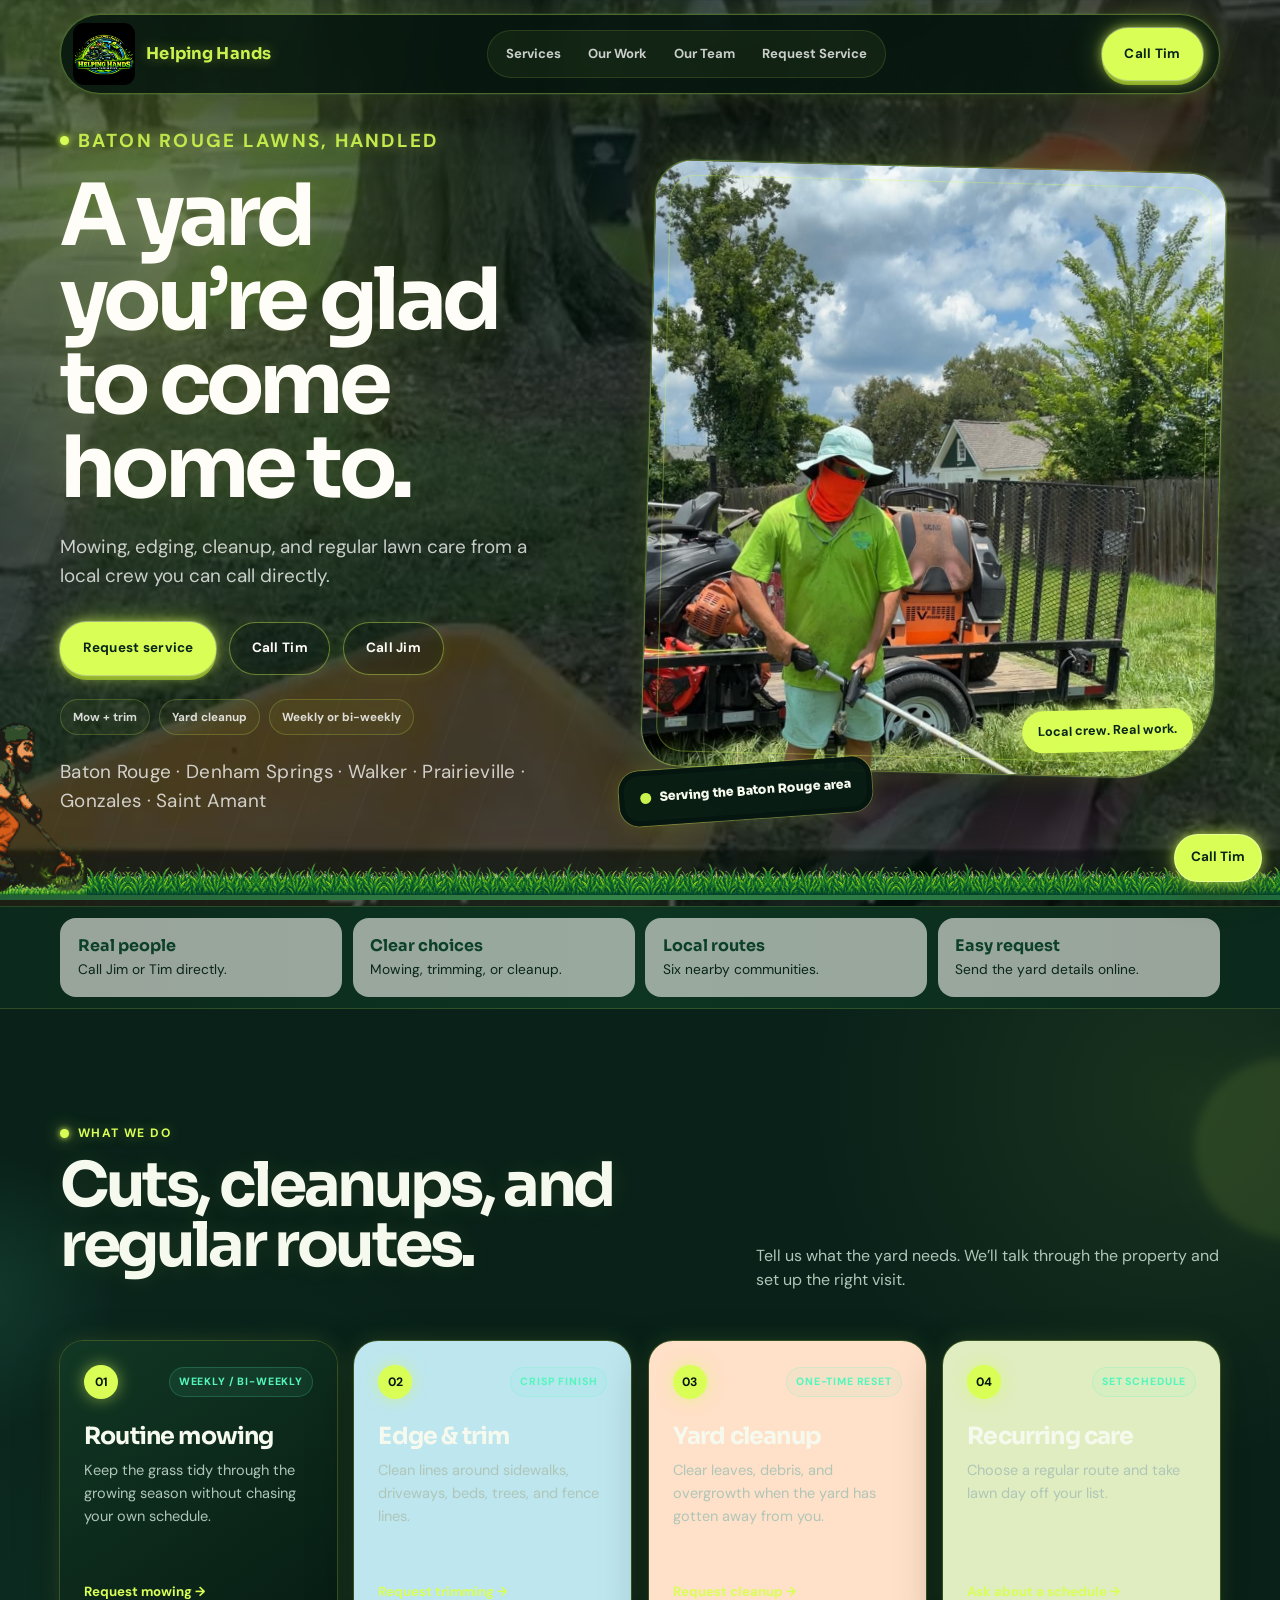
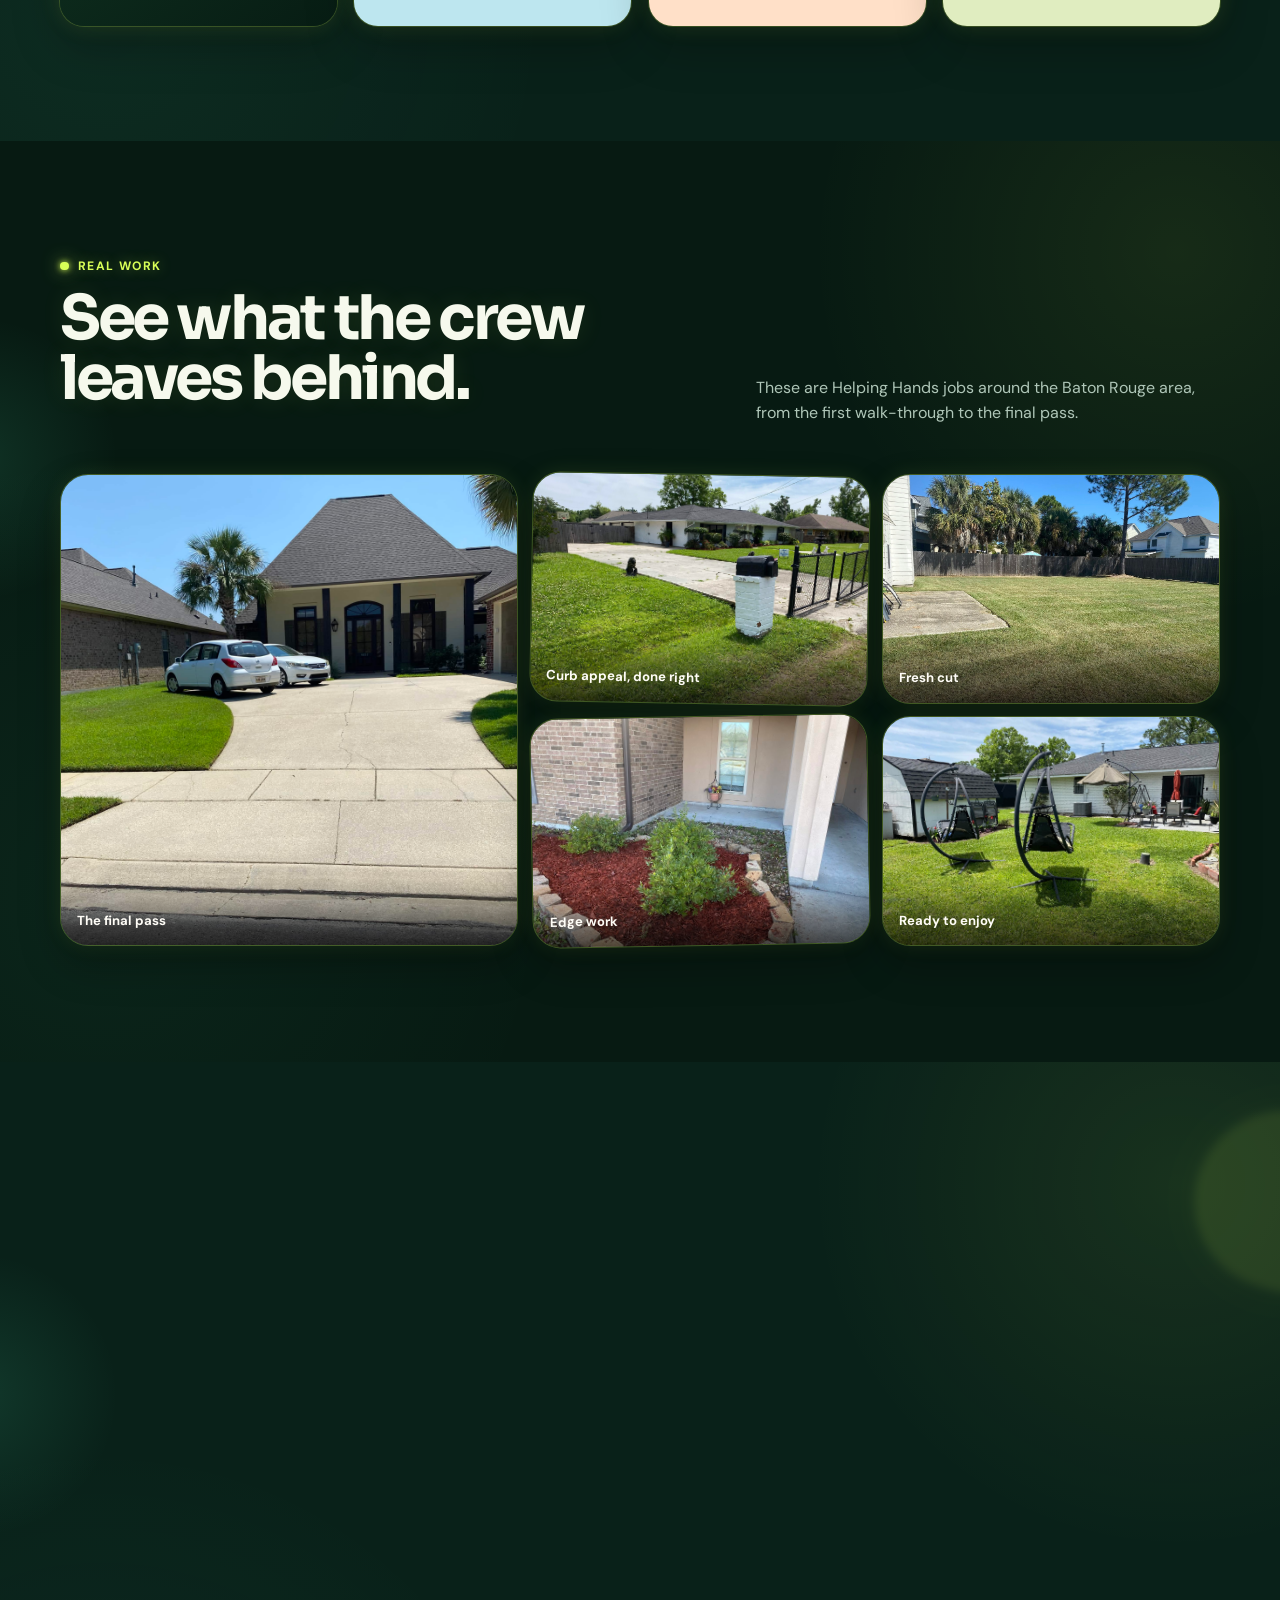
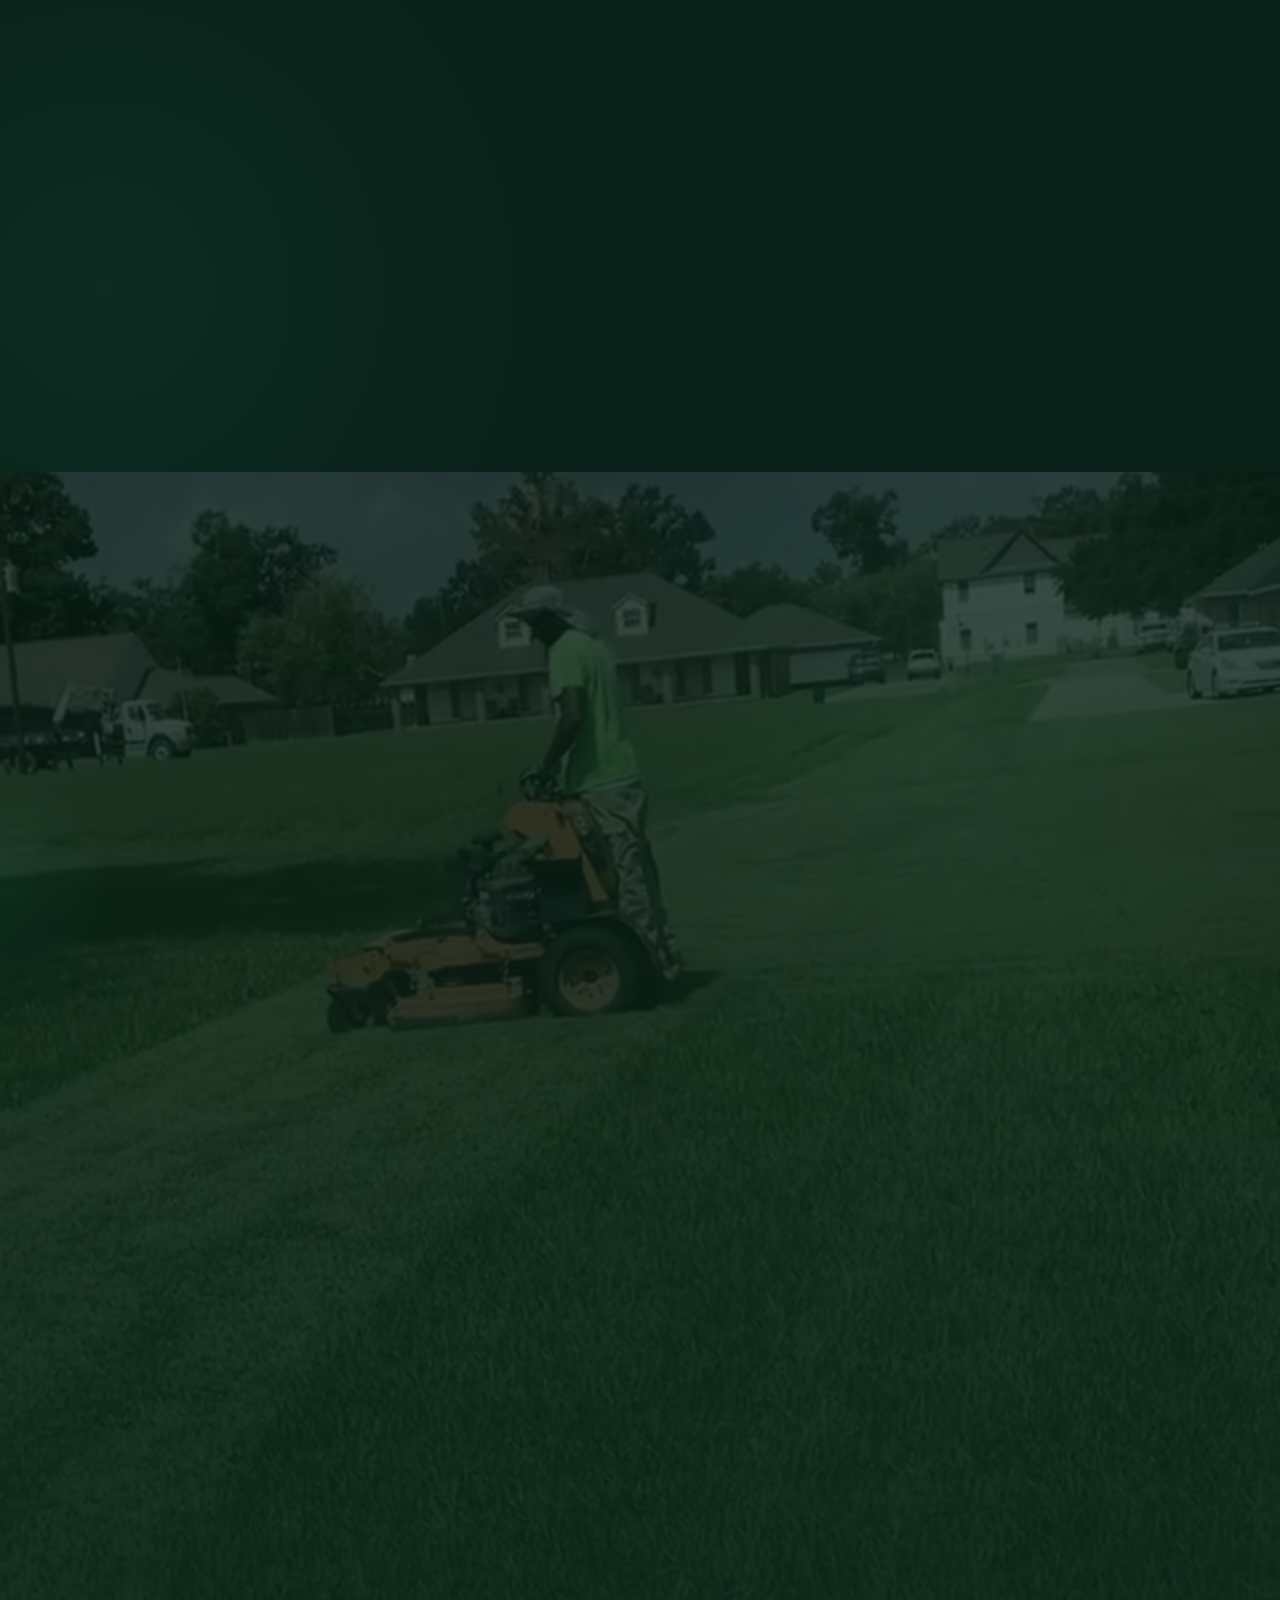
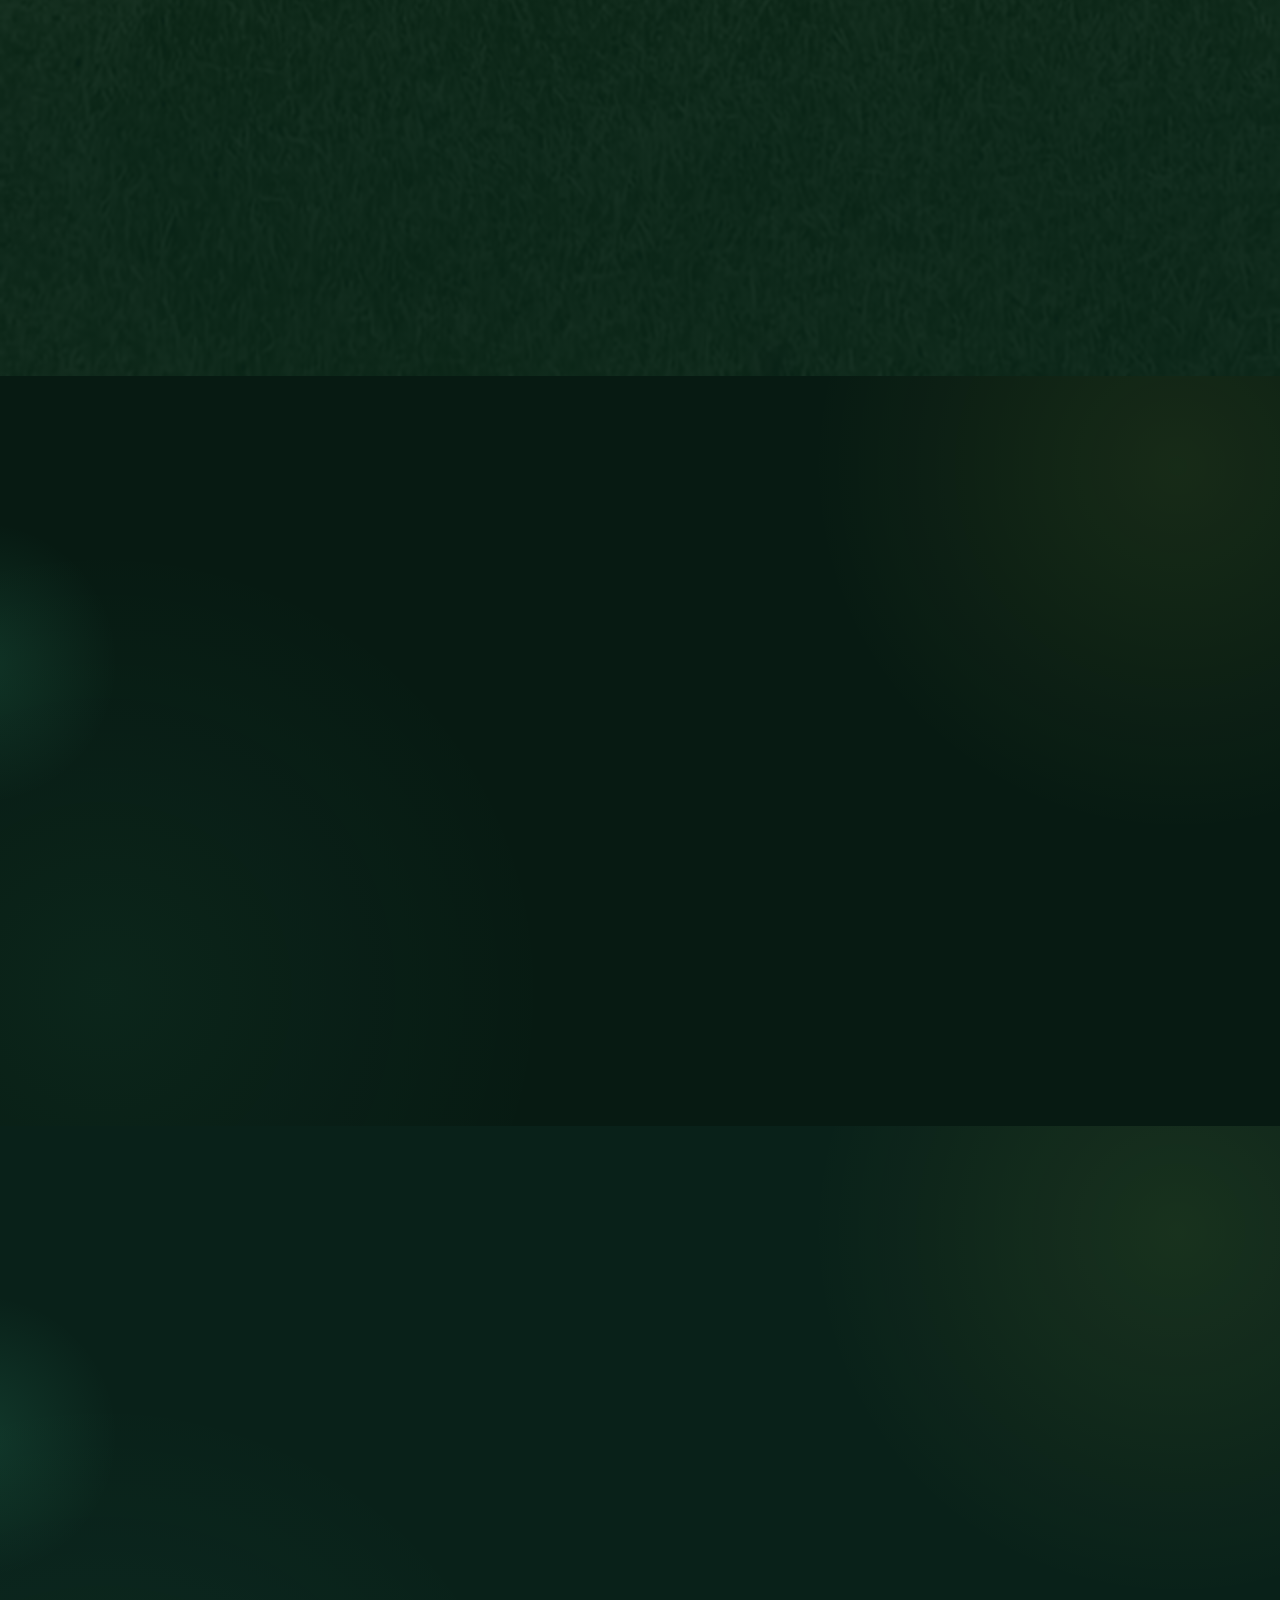
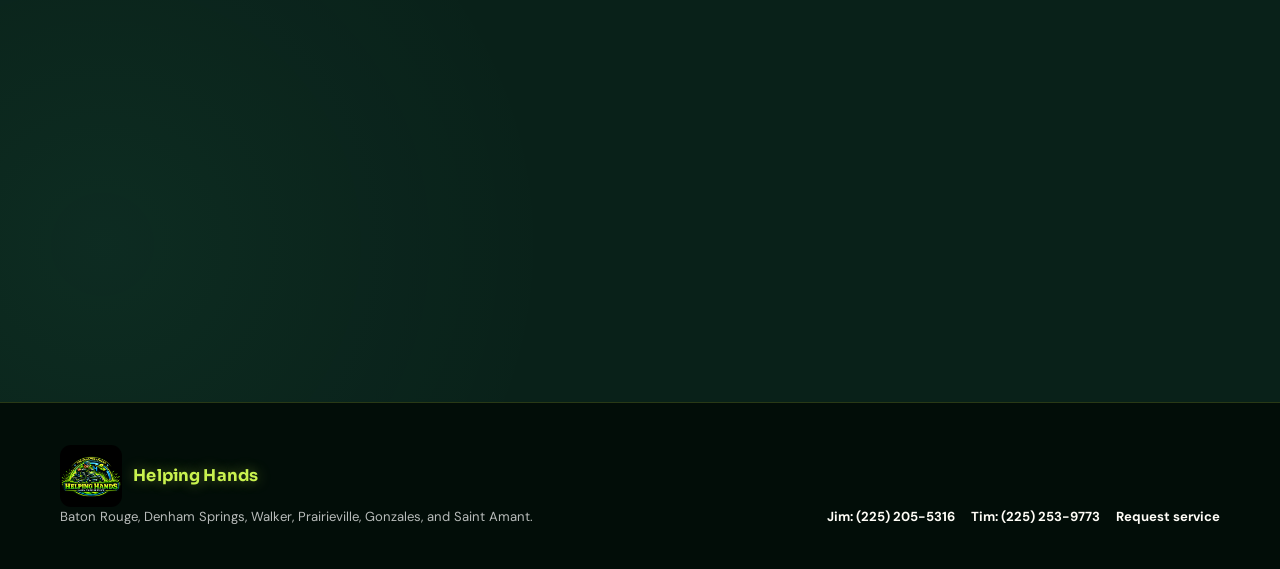
==== index.html @ 5667255e "Add balanced neon visual theme" ====
<!doctype html>
<html lang="en">
<head>
  <meta charset="utf-8">
  <meta name="viewport" content="width=device-width, initial-scale=1">
  <meta name="description" content="Helping Hands Lawn Care serves Baton Rouge and surrounding communities with dependable mowing, edging, cleanup, and recurring lawn care.">
  <title>Helping Hands Lawn Care | Baton Rouge Area</title>
  <link rel="icon" href="assets/logo.png">
  <link rel="preconnect" href="https://fonts.googleapis.com">
  <link rel="preconnect" href="https://fonts.gstatic.com" crossorigin>
  <link href="https://fonts.googleapis.com/css2?family=DM+Sans:wght@400;500;600;700&family=Sora:wght@500;600;700;800&display=swap" rel="stylesheet">
  <style>
    :root { --ink:#09251a; --forest:#0d4028; --leaf:#267947; --lime:#c9f24f; --cream:#f5f1e7; --sand:#e9e0cb; --orange:#ff8a3d; --sky:#bde6ef; --white:#fffdf7; --muted:#56645b; --line:rgba(9,37,26,.14); --radius:1.75rem; --shadow:0 22px 60px rgba(9,37,26,.14); }
    * { box-sizing:border-box; }
    html { scroll-behavior:smooth; }
    body { margin:0; color:var(--ink); background:var(--cream); font-family:"DM Sans",sans-serif; line-height:1.55; }
    a { color:inherit; }
    img { max-width:100%; display:block; }
    button,input,select,textarea { font:inherit; }
    :focus-visible { outline:3px solid var(--lime); outline-offset:4px; }
    .wrap { width:min(1160px,calc(100% - 2.5rem)); margin:auto; }
    .eyebrow { color:var(--leaf); font-size:.76rem; font-weight:700; letter-spacing:.16em; text-transform:uppercase; }
    h1,h2,h3,p { margin-top:0; }
    h1,h2 { font-family:"Sora","DM Sans",sans-serif; letter-spacing:-.055em; line-height:.98; }
    h2 { font-size:clamp(2.15rem,4vw,4rem); max-width:13ch; margin:.45rem 0 1.1rem; }
    .section { padding:clamp(4.8rem,9vw,8rem) 0; }
    .section-intro { display:grid; grid-template-columns:minmax(0,1fr) minmax(18rem,.7fr); align-items:end; gap:2rem; margin-bottom:3rem; }
    .section-intro p:last-child { color:var(--muted); max-width:35rem; margin:0; }
    .btn { align-items:center; border:1px solid transparent; border-radius:999px; cursor:pointer; display:inline-flex; font-size:.9rem; font-weight:700; gap:.55rem; justify-content:center; padding:.9rem 1.35rem; text-decoration:none; transition:transform .2s ease,background .2s ease,border-color .2s ease; }
    .btn:hover { transform:translateY(-2px); }
    .btn-primary { background:var(--lime); color:var(--ink); box-shadow:0 5px 0 #90b434; }
    .btn-primary:hover { background:#c9ed64; }
    .btn-light { background:var(--white); color:var(--ink); }
    .btn-ghost { border-color:rgba(255,255,255,.45); color:var(--white); }
    .btn-ghost:hover { background:rgba(255,255,255,.12); }
    .site-header { background:rgba(16,39,28,.94); backdrop-filter:blur(18px); border-bottom:1px solid rgba(255,255,255,.12); color:var(--white); left:0; position:fixed; right:0; top:0; z-index:20; }
    .nav { align-items:center; display:flex; height:104px; justify-content:space-between; }
    .brand { align-items:center; display:flex; font-weight:700; gap:.7rem; letter-spacing:.01em; text-decoration:none; }
    .brand img { border-radius:.5rem; height:88px; object-fit:contain; width:auto; }
    .brand span { color:var(--lime); font-size:1.15rem; }
    .nav-links { align-items:center; display:flex; gap:1.45rem; list-style:none; margin:0; padding:0; }
    .nav-links a { color:rgba(255,255,255,.78); font-size:.82rem; font-weight:700; text-decoration:none; }
    .nav-links a:hover { color:var(--lime); }
    .nav-toggle { background:transparent; border:0; color:var(--white); display:none; font-weight:700; padding:.6rem; }
    .hero { background:var(--ink); color:var(--white); min-height:760px; overflow:hidden; padding:168px 0 72px; position:relative; }
    .hero::before { background:radial-gradient(circle at 12% 20%,rgba(184,224,75,.2),transparent 25rem),radial-gradient(circle at 82% 20%,rgba(212,164,66,.18),transparent 21rem); content:""; inset:0; pointer-events:none; position:absolute; }
    .hero-grid { align-items:center; display:grid; gap:3rem; grid-template-columns:1fr .95fr; min-height:546px; position:relative; }
    .hero-copy { max-width:41rem; }
    .hero .eyebrow { color:var(--lime); }
    .hero h1 { font-size:clamp(3.35rem,6vw,6rem); margin:.75rem 0 1.35rem; }

    .hero-copy > p { color:rgba(255,255,255,.76); font-size:clamp(1rem,1.5vw,1.18rem); max-width:34rem; }
    .hero-actions { display:flex; flex-wrap:wrap; gap:.8rem; margin-top:2rem; }
    .service-area { color:rgba(255,255,255,.64); font-size:.84rem; margin-top:1.35rem; }
    .hero-photo { border-radius:var(--radius); box-shadow:0 24px 70px rgba(0,0,0,.3); overflow:hidden; position:relative; }
    .hero-photo::after { border:1px solid rgba(255,255,255,.32); border-radius:inherit; content:""; inset:14px; pointer-events:none; position:absolute; }
    .hero-photo img { aspect-ratio:4/4.5; object-fit:cover; width:100%; }
    .hero-note { background:var(--lime); bottom:1.8rem; color:var(--ink); font-size:.8rem; font-weight:700; padding:.7rem 1rem; position:absolute; right:-.35rem; transform:rotate(-5deg); }
    .trust { background:var(--forest); color:var(--white); }
    .trust-grid { display:grid; grid-template-columns:repeat(4,1fr); }
    .trust-item { border-left:1px solid rgba(255,255,255,.16); font-size:.86rem; padding:1.2rem 1.5rem; }
    .trust-item:first-child { border-left:0; }
    .trust-item strong { color:var(--lime); display:block; font-size:1rem; }
    .services { background:var(--white); }
    .services-grid { display:grid; gap:1rem; grid-template-columns:repeat(4,1fr); }
    .service-card { background:var(--cream); border:1px solid var(--line); border-radius:var(--radius); display:flex; flex-direction:column; min-height:265px; padding:1.45rem; transition:transform .25s ease,box-shadow .25s ease; }
    .service-card:hover { box-shadow:var(--shadow); transform:translateY(-7px); }
    .number { align-items:center; background:var(--leaf); border-radius:50%; color:var(--white); display:inline-flex; font-size:.76rem; font-weight:700; height:34px; justify-content:center; width:34px; }
    .service-card h3 { font-family:"Playfair Display",Georgia,serif; font-size:1.48rem; line-height:1.1; margin:1.5rem 0 .7rem; }
    .service-card p { color:var(--muted); font-size:.91rem; }
    .service-card a { color:var(--leaf); font-size:.83rem; font-weight:700; margin-top:auto; text-decoration:none; }
    .proof { background:#e9efdf; }
    .gallery { display:grid; gap:1rem; grid-template-columns:1.15fr .85fr .85fr; grid-template-rows:205px 205px; }
    .gallery figure { border-radius:var(--radius); margin:0; overflow:hidden; position:relative; }
    .gallery figure:first-child { grid-row:span 2; }
    .gallery img { height:100%; object-fit:cover; transition:transform .5s ease; width:100%; }
    .gallery figure:hover img { transform:scale(1.06); }
    .gallery figcaption { background:linear-gradient(transparent,rgba(0,0,0,.68)); bottom:0; color:var(--white); font-size:.82rem; font-weight:700; left:0; padding:2rem 1rem .9rem; position:absolute; right:0; }
    .transformations { background:var(--white); }
    .comparison-grid { display:grid; gap:1.4rem; grid-template-columns:repeat(2,minmax(0,1fr)); }
    .comparison { background:var(--cream); border:1px solid var(--line); border-radius:var(--radius); box-shadow:0 12px 35px rgba(16,39,28,.08); margin:0; overflow:hidden; }
    .comparison-stage { --reveal:58%; aspect-ratio:4/3; background:#d7dfcf; overflow:hidden; position:relative; }
    .comparison-stage > img { height:100%; inset:0; object-fit:cover; position:absolute; width:100%; }
    .comparison-stage > .comparison-after { clip-path:inset(0 calc(100% - var(--reveal)) 0 0); }
    .comparison-front .comparison-stage > img { object-position:center 28%; }
    .comparison-divider { background:var(--white); bottom:0; box-shadow:0 0 0 1px rgba(16,39,28,.16),0 0 18px rgba(0,0,0,.22); left:var(--reveal); pointer-events:none; position:absolute; top:0; transform:translateX(-50%); width:3px; z-index:3; }
    .comparison-divider::after { align-items:center; background:var(--lime); border:3px solid var(--white); border-radius:50%; color:var(--ink); content:"↔"; display:flex; font-size:1.05rem; font-weight:700; height:42px; justify-content:center; left:50%; position:absolute; top:50%; transform:translate(-50%,-50%); width:42px; }
    .comparison-range { appearance:none; background:transparent; cursor:ew-resize; inset:0; margin:0; position:absolute; width:100%; z-index:5; }
    .comparison-range:focus-visible { outline:3px solid var(--lime); outline-offset:-5px; }
    .comparison-range::-webkit-slider-runnable-track { background:transparent; }
    .comparison-range::-moz-range-track { background:transparent; }
    .comparison-range::-webkit-slider-thumb { appearance:none; height:50px; width:50px; }
    .comparison-range::-moz-range-thumb { background:transparent; border:0; height:50px; width:50px; }
    .comparison-label { background:rgba(11,30,20,.82); border:1px solid rgba(255,255,255,.3); border-radius:999px; color:var(--white); font-size:.7rem; font-weight:700; letter-spacing:.1em; padding:.4rem .65rem; pointer-events:none; position:absolute; text-transform:uppercase; top:1rem; z-index:4; }
    .comparison-label.before { right:1rem; }
    .comparison-label.after { left:1rem; }
    .comparison-copy { padding:1.2rem 1.3rem 1.35rem; }
    .comparison-copy small { color:var(--leaf); font-size:.69rem; font-weight:700; letter-spacing:.13em; text-transform:uppercase; }
    .comparison-copy h3 { font-family:"Playfair Display",Georgia,serif; font-size:1.55rem; margin:.25rem 0 .4rem; }
    .comparison-copy p { color:var(--muted); font-size:.88rem; margin:0; }
    .watch { background:var(--ink); color:var(--white); }
    .watch .eyebrow { color:var(--lime); }
    .watch .section-intro p:last-child { color:rgba(255,255,255,.68); }
    .video-grid { display:grid; gap:1.4rem; grid-template-columns:repeat(2,1fr); }
    .video-card { background:#183525; border:1px solid rgba(255,255,255,.14); border-radius:var(--radius); overflow:hidden; }
    video { aspect-ratio:16/9; background:#000; display:block; object-fit:cover; width:100%; }
    .video-copy { padding:1.2rem 1.35rem 1.45rem; }
    .video-copy h3 { font-family:"Playfair Display",Georgia,serif; font-size:1.45rem; margin:0 0 .35rem; }
    .video-copy p { color:rgba(255,255,255,.68); font-size:.9rem; margin:0; }
    .team { background:var(--white); }
    .team-layout { align-items:center; display:grid; gap:3.5rem; grid-template-columns:1.05fr .95fr; }
    .team-collage { display:grid; gap:.8rem; grid-template-columns:1.5fr .85fr; grid-template-rows:1fr 1fr; min-height:520px; position:relative; }
    .team-image { border-radius:var(--radius); margin:0; overflow:hidden; position:relative; }
    .team-image.main { grid-row:1 / -1; }
    .team-image img { height:100%; inset:0; object-fit:cover; position:absolute; width:100%; }
    .team-image.main img { object-position:center 22%; }
    .team-image span { background:var(--lime); bottom:1rem; color:var(--ink); font-size:.75rem; font-weight:700; left:1rem; padding:.55rem .8rem; position:absolute; }
    .team-image.action img { object-position:center 28%; }
    .team-image.action::after { border:1px solid rgba(255,255,255,.38); border-radius:calc(var(--radius) - .45rem); content:""; inset:.55rem; pointer-events:none; position:absolute; }
    .team-copy > p:not(.eyebrow) { color:var(--muted); max-width:34rem; }
    .team-cards { display:grid; gap:1rem; grid-template-columns:repeat(2,1fr); margin-top:2rem; }
    .person { border:1px solid var(--line); border-radius:1rem; padding:1.25rem; }
    .person small { color:var(--leaf); font-size:.72rem; font-weight:700; letter-spacing:.13em; text-transform:uppercase; }
    .person h3 { font-family:"Playfair Display",Georgia,serif; font-size:1.65rem; margin:.25rem 0 .7rem; }
    .person a { color:var(--ink); font-size:.9rem; font-weight:700; text-decoration:none; }
    .person a:hover { color:var(--leaf); }
    .request { background:var(--forest); color:var(--white); }
    .request-grid { align-items:start; display:grid; gap:3rem; grid-template-columns:.85fr 1.15fr; }
    .request .eyebrow { color:var(--lime); }
    .request h2 { max-width:10ch; }
    .request-copy > p:not(.eyebrow) { color:rgba(255,255,255,.69); max-width:30rem; }
    .request-call { border-top:1px solid rgba(255,255,255,.22); margin-top:2rem; padding-top:1.3rem; }
    .request-call a { color:var(--lime); font-size:1.2rem; font-weight:700; text-decoration:none; }
    .form { background:var(--white); border-radius:var(--radius); color:var(--ink); padding:1.6rem; }
    .form h3 { font-family:"Playfair Display",Georgia,serif; font-size:1.65rem; margin:0 0 .25rem; }
    .form > p { color:var(--muted); font-size:.88rem; margin-bottom:1.25rem; }
    .form-grid { display:grid; gap:.85rem; grid-template-columns:1fr 1fr; }
    .field { display:grid; gap:.35rem; }
    .field.full { grid-column:1 / -1; }
    label { font-size:.77rem; font-weight:700; }
    input,select,textarea { border:1px solid #cbd4c8; border-radius:.6rem; color:var(--ink); padding:.72rem .8rem; width:100%; }
    textarea { min-height:92px; resize:vertical; }
    .form button { border:0; margin-top:1rem; width:100%; }
    .form button:disabled { cursor:wait; opacity:.72; transform:none; }
    .form-honey { display:none; }
    .form-message { color:var(--leaf); font-size:.88rem; font-weight:700; margin:.9rem 0 0; min-height:1.4em; }
    .form-message.is-error { color:#b42318; }
    footer { background:#0b1e14; color:rgba(255,255,255,.72); padding:2.6rem 0; }
    .footer-grid { align-items:end; display:flex; gap:2rem; justify-content:space-between; }
    .footer-grid p { font-size:.82rem; margin:0; max-width:34rem; }
    .footer-links { display:flex; flex-wrap:wrap; gap:1rem; }
    .footer-links a { color:var(--white); font-size:.82rem; font-weight:700; text-decoration:none; }
    .call-fab { background:var(--lime); border-radius:999px; bottom:1.15rem; box-shadow:0 12px 28px rgba(16,39,28,.25); color:var(--ink); font-size:.84rem; font-weight:700; padding:.78rem 1rem; position:fixed; right:1.15rem; text-decoration:none; z-index:10; }
    .mower-scene { --mower-duration:32s; bottom:0; height:170px; left:0; overflow:hidden; pointer-events:none; position:fixed; right:0; z-index:8; }
    .mower-grass { bottom:0; height:43px; left:0; overflow:hidden; position:absolute; right:0; z-index:1; }
    .mower-grass-ground { background:linear-gradient(90deg,#235f36,#348348 48%,#1d6b3e); bottom:0; height:8px; left:0; position:absolute; right:0; }
    .mower-grass-segment { background-position:left bottom; background-repeat:repeat-x; bottom:5px; left:0; position:absolute; will-change:left,width; }
    .mower-grass-cut { background-image:url("assets/grass-cut-sprite-v1.png"); background-size:256px 36px; height:36px; width:0; z-index:1; }
    .mower-grass-uncut { background-image:url("assets/grass-uncut-sprite-v1.png"); background-size:256px 36px; height:36px; right:0; z-index:2; }
    .mower-runner { bottom:6px; left:0; position:absolute; transform:translateX(-236px); width:220px; will-change:transform; z-index:2; }
    .mower-direction { transform-origin:center; will-change:transform; }
    .mower-bob { animation:mower-bob .64s ease-in-out infinite; position:relative; }
    .mower-pose { filter:drop-shadow(0 7px 6px rgba(6,25,16,.28)); image-rendering:pixelated; left:0; opacity:0; position:absolute; top:0; width:100%; }
    .mower-pose-mow-1 { opacity:1; position:relative; }
    .mower-runner:not([data-frame="mow-1"]) .mower-pose-mow-1 { opacity:0; }
    .mower-runner[data-frame="mow-2"] .mower-pose-mow-2,
    .mower-runner[data-frame="mow-3"] .mower-pose-mow-3,
    .mower-runner[data-frame="mow-4"] .mower-pose-mow-4,
    .mower-runner[data-frame="thumb-start"] .mower-pose-thumb-start,
    .mower-runner[data-frame="thumb-1"] .mower-pose-thumb-1,
    .mower-runner[data-frame="thumb-mid"] .mower-pose-thumb-mid,
    .mower-runner[data-frame="thumb-2"] .mower-pose-thumb-2,
    .mower-runner[data-frame="thumb-full"] .mower-pose-thumb-full { opacity:1; }
    .mower-runner:not([data-pose="cutting"]) .mower-bob { animation-play-state:paused; }
    .mower-scene[data-motion="parked"] .mower-runner { transform:translateX(18px); }
    .mower-scene[data-motion="parked"] .mower-direction { transform:scaleX(1); }
    .mower-scene[data-motion="parked"] .mower-bob { animation:none; }
    .mower-scene[data-motion="parked"] .mower-grass-cut { width:14%; }
    .mower-scene[data-motion="parked"] .mower-grass-uncut { left:14%; }
    @keyframes mower-bob { 0%,100% { transform:translateY(0) rotate(-.3deg); } 50% { transform:translateY(2px) rotate(.3deg); } }

    /* Modern neighborhood crew refresh */
    body { background:var(--cream); }
    h3,.service-card h3,.video-copy h3,.comparison-copy h3,.person h3,.form h3 { font-family:"Sora","DM Sans",sans-serif; letter-spacing:-.035em; }
    h2 { font-size:clamp(2.35rem,4.8vw,4.65rem); max-width:14ch; }
    .eyebrow { align-items:center; display:flex; gap:.55rem; letter-spacing:.12em; }
    .eyebrow::before { background:var(--orange); border-radius:999px; content:""; height:.55rem; width:.55rem; }
    .section { overflow:hidden; position:relative; }
    .section-shape { background:var(--lime); border-radius:55% 45% 48% 52%; height:180px; opacity:.24; pointer-events:none; position:absolute; right:-95px; top:48px; transform:rotate(18deg); width:180px; }
    .btn { font-size:.84rem; letter-spacing:.02em; padding:.92rem 1.35rem; }
    .btn-primary { background:var(--lime); box-shadow:0 5px 0 #7da629; }
    .btn-primary:hover { background:#d8fa72; transform:translateY(-3px) rotate(-1deg); }
    .site-header { background:rgba(9,37,26,.9); border:1px solid rgba(255,255,255,.14); border-radius:999px; box-shadow:0 16px 45px rgba(9,37,26,.2); left:50%; right:auto; top:14px; transform:translateX(-50%); width:min(1160px,calc(100% - 2rem)); }
    .nav { height:78px; padding:0 1rem 0 .75rem; width:100%; }
    .brand img { border-radius:.7rem; height:62px; }
    .brand span { font-family:"Sora","DM Sans",sans-serif; font-size:1.02rem; }
    .nav-links { background:rgba(255,255,255,.08); border:1px solid rgba(255,255,255,.08); border-radius:999px; gap:.2rem; padding:.35rem; }
    .nav-links a { border-radius:999px; display:block; padding:.45rem .75rem; }
    .nav-links a:hover { background:rgba(201,242,79,.13); }
    .hero { background:var(--ink); min-height:730px; padding:126px 0 72px; }
    .hero::before { background:radial-gradient(circle at 10% 18%,rgba(201,242,79,.22),transparent 27rem),radial-gradient(circle at 88% 32%,rgba(255,138,61,.2),transparent 25rem),repeating-linear-gradient(110deg,transparent 0 54px,rgba(255,255,255,.025) 54px 56px); }
    .hero-grid { gap:clamp(2rem,5vw,5rem); grid-template-columns:.92fr 1.08fr; }
    .hero h1 { font-size:clamp(3.5rem,6.7vw,7rem); max-width:9ch; }
    .hero-copy > p { max-width:31rem; }
    .hero-visual { padding:1.25rem 0 2.5rem 1.25rem; position:relative; }
    .hero-photo { border:1px solid rgba(255,255,255,.2); border-radius:2.35rem 2.35rem 6rem 2.35rem; transform:rotate(1.5deg); }
    .hero-photo img { aspect-ratio:4/4.25; object-position:center 22%; }
    .hero-photo::after { border-radius:1.6rem 1.6rem 5rem 1.6rem; }
    .hero-note { background:var(--orange); bottom:1.6rem; border-radius:999px; right:1.2rem; transform:rotate(-3deg); }
    .hero-badge { align-items:center; background:var(--white); border:5px solid var(--ink); border-radius:1.25rem; bottom:-.35rem; color:var(--ink); display:flex; font-family:"Sora","DM Sans",sans-serif; font-size:.78rem; font-weight:800; gap:.55rem; left:-.6rem; padding:.8rem 1rem; position:absolute; transform:rotate(-4deg); z-index:3; }
    .hero-badge::before { background:var(--lime); border-radius:50%; content:""; height:.7rem; width:.7rem; }
    .hero-metrics { display:flex; flex-wrap:wrap; gap:.55rem; list-style:none; margin:1.55rem 0 0; padding:0; }
    .hero-metrics li { background:rgba(255,255,255,.08); border:1px solid rgba(255,255,255,.15); border-radius:999px; color:rgba(255,255,255,.82); font-size:.73rem; font-weight:700; padding:.48rem .75rem; }
    .service-area { letter-spacing:.015em; }
    .trust { background:var(--lime); color:var(--ink); padding:.72rem 0; }
    .trust-grid { gap:.65rem; }
    .trust-item { background:rgba(255,253,247,.58); border:0; border-radius:1rem; padding:1rem 1.1rem; }
    .trust-item strong { color:var(--forest); font-family:"Sora","DM Sans",sans-serif; }
    .services { background:var(--cream); }
    .services-grid { gap:1.1rem; }
    .service-card { background:var(--white); border:0; border-radius:1.5rem; box-shadow:0 10px 0 rgba(9,37,26,.08); min-height:285px; padding:1.5rem; }
    .service-card:nth-child(2) { background:var(--sky); }
    .service-card:nth-child(3) { background:#ffe0c8; }
    .service-card:nth-child(4) { background:#e0edc0; }
    .service-card:hover { box-shadow:0 18px 0 rgba(9,37,26,.1); transform:translateY(-8px) rotate(-.7deg); }
    .number { background:var(--ink); }
    .service-tag { border:1px solid rgba(9,37,26,.16); border-radius:999px; color:var(--leaf); display:inline-flex; font-size:.66rem; font-weight:800; letter-spacing:.08em; margin-left:auto; padding:.35rem .55rem; text-transform:uppercase; }
    .service-head { align-items:center; display:flex; }
    .service-card h3 { font-size:1.48rem; }
    .proof { background:#e2efda; }
    .gallery { gap:.8rem; grid-template-rows:230px 230px; }
    .gallery figure { border:5px solid rgba(255,255,255,.72); border-radius:1.75rem; box-shadow:0 12px 32px rgba(9,37,26,.12); }
    .gallery figure:nth-child(2) { transform:rotate(1deg); }
    .gallery figure:nth-child(4) { transform:rotate(-1deg); }
    .transformations { background:var(--cream); }
    .comparison { border:0; border-radius:2rem; box-shadow:0 12px 0 rgba(9,37,26,.09); }
    .comparison-copy { background:var(--white); }
    .watch { background:linear-gradient(145deg,#09251a,#123d2b 65%,#164933); }
    .video-card { border:1px solid rgba(255,255,255,.13); border-radius:2rem; box-shadow:0 18px 45px rgba(0,0,0,.18); }
    .team { background:var(--white); }
    .team-collage { transform:rotate(-.6deg); }
    .team-image { border:5px solid var(--cream); box-shadow:0 16px 34px rgba(9,37,26,.12); }
    .team-image.main { border-radius:2rem 2rem 2rem 5rem; }
    .person { background:var(--cream); border:0; border-radius:1.25rem; }
    .request { background:var(--orange); color:var(--ink); }
    .request .eyebrow { color:var(--ink); }
    .request .eyebrow::before { background:var(--forest); }
    .request-copy > p:not(.eyebrow) { color:rgba(9,37,26,.74); }
    .request-call { border-color:rgba(9,37,26,.2); }
    .request-call a { color:var(--ink); }
    .form { border:1px solid rgba(9,37,26,.1); border-radius:2rem; box-shadow:10px 10px 0 var(--ink); padding:1.8rem; }
    input,select,textarea { background:#fffefb; border:1px solid rgba(9,37,26,.2); border-radius:.9rem; }
    footer { background:#061910; }
    .call-fab { border:2px solid var(--ink); box-shadow:5px 5px 0 var(--ink); }
    .reveal { opacity:0; transform:translateY(20px); transition:opacity .65s ease,transform .65s ease; }
    .reveal.is-visible { opacity:1; transform:none; }

    /* Background video treatment: hero + crew-at-work sections */
    .bg-video-wrap { inset:0; overflow:hidden; position:absolute; z-index:0; }
    .bg-video { height:100%; left:50%; min-height:100%; min-width:100%; object-fit:cover; position:absolute; top:50%; transform:translate(-50%,-50%); width:100%; }
    .hero .bg-video { opacity:.28; }
    .watch .bg-video { opacity:.32; }
    .hero::before { z-index:1; }
    .hero-grid { z-index:2; }
    .watch { overflow:hidden; position:relative; }
    .watch::before { background:linear-gradient(180deg,rgba(9,37,26,.35),rgba(9,37,26,.82) 85%); content:""; inset:0; pointer-events:none; position:absolute; z-index:1; }
    .watch .wrap { position:relative; z-index:2; }
    @media (prefers-reduced-motion:reduce) { .bg-video { display:none; } }
    @media (max-width:850px) { .nav-links { background:var(--ink); border-radius:1.25rem; display:none; left:-1px; padding:1rem; position:absolute; right:-1px; top:84px; } .nav-links.open { display:grid; gap:.25rem; } .nav-cta { display:none; } .nav-toggle { display:block; } .hero-grid,.team-layout,.request-grid { grid-template-columns:1fr; } .hero { min-height:auto; } .hero-copy { max-width:46rem; } .hero-visual { margin:auto; max-width:500px; padding-left:1rem; width:90%; } .hero-photo { margin:auto; max-width:none; width:100%; } .trust-grid,.services-grid { grid-template-columns:repeat(2,1fr); } .section-intro { grid-template-columns:1fr; } .team-collage { min-height:500px; } }
    @media (max-width:620px) { .wrap { width:min(100% - 1.5rem,1160px); } .site-header { width:calc(100% - 1rem); } .hero { padding-top:125px; } .hero h1 { font-size:3.25rem; } .hero-visual { padding-left:.5rem; width:100%; } .hero-badge { bottom:.25rem; left:-.25rem; } .trust-grid,.services-grid,.video-grid,.team-cards,.form-grid,.comparison-grid { grid-template-columns:1fr; } .trust-item { border:0; } .gallery { grid-template-columns:1fr 1fr; grid-template-rows:210px 145px 145px; } .gallery figure:first-child { grid-column:span 2; grid-row:auto; } .team-collage { grid-template-columns:1fr 1fr; grid-template-rows:350px 175px; min-height:0; } .team-image.main { grid-column:1 / -1; grid-row:auto; } .team-image.action { min-height:175px; } .footer-grid { align-items:flex-start; flex-direction:column; } .call-fab { bottom:.8rem; right:.8rem; } .mower-scene { height:118px; } .mower-runner { bottom:4px; width:150px; } .mower-grass { height:32px; } .mower-grass-segment { bottom:4px; } .mower-grass-cut { background-size:192px 27px; height:27px; } .mower-grass-uncut { background-size:192px 27px; height:27px; } }
    @media (prefers-reduced-motion:reduce) { html { scroll-behavior:auto; } *,*::before,*::after { animation-duration:.01ms !important; scroll-behavior:auto !important; transition-duration:.01ms !important; } .reveal { opacity:1; transform:none; } .mower-runner { transform:translateX(18px) !important; } .mower-grass-cut { width:14% !important; } .mower-grass-uncut { left:14% !important; } }

    /* Balanced electric-lime neon theme */
    :root {
      --neon-lime:#d9ff57;
      --neon-mint:#55f6bd;
      --night:#05150f;
      --night-soft:#092119;
      --panel:#0c2a1d;
      --panel-bright:#123824;
      --neon-line:rgba(217,255,87,.38);
      --neon-line-soft:rgba(85,246,189,.2);
      --neon-text:#f6f9ed;
      --neon-muted:#afc6b8;
      --neon-glow:0 0 0 1px rgba(217,255,87,.18),0 0 22px rgba(217,255,87,.13),0 18px 48px rgba(0,0,0,.28);
    }
    body {
      background:
        radial-gradient(circle at 8% 12%,rgba(85,246,189,.08),transparent 28rem),
        radial-gradient(circle at 92% 48%,rgba(217,255,87,.07),transparent 32rem),
        var(--night);
      color:var(--neon-text);
    }
    h1,h2 { text-shadow:0 0 24px rgba(217,255,87,.1); }
    .eyebrow { color:var(--neon-lime); text-shadow:0 0 13px rgba(217,255,87,.35); }
    .eyebrow::before {
      background:var(--neon-lime);
      box-shadow:0 0 6px var(--neon-lime),0 0 18px rgba(217,255,87,.78);
    }
    .site-header {
      background:rgba(5,21,15,.86);
      border-color:rgba(217,255,87,.34);
      box-shadow:0 0 0 1px rgba(85,246,189,.08),0 0 28px rgba(217,255,87,.13),0 18px 48px rgba(0,0,0,.38);
    }
    .brand span { text-shadow:0 0 14px rgba(217,255,87,.38); }
    .nav-links {
      background:rgba(217,255,87,.05);
      border-color:rgba(217,255,87,.13);
    }
    .nav-links a:hover { box-shadow:inset 0 0 18px rgba(217,255,87,.08),0 0 14px rgba(217,255,87,.08); }
    .btn {
      transition:transform .2s ease,background .2s ease,border-color .2s ease,box-shadow .25s ease,filter .25s ease;
    }
    .btn-primary {
      background:var(--neon-lime);
      box-shadow:0 0 0 1px rgba(255,255,255,.34),0 0 12px rgba(217,255,87,.72),0 0 34px rgba(217,255,87,.32),0 5px 0 #75931d;
    }
    .btn-primary:hover {
      background:#e4ff87;
      box-shadow:0 0 0 1px rgba(255,255,255,.5),0 0 18px rgba(217,255,87,.9),0 0 46px rgba(217,255,87,.4),0 5px 0 #75931d;
      filter:saturate(1.08);
    }
    .btn-ghost {
      background:rgba(5,21,15,.28);
      border-color:rgba(217,255,87,.42);
      box-shadow:inset 0 0 16px rgba(217,255,87,.04),0 0 14px rgba(217,255,87,.08);
    }
    .hero {
      background:
        radial-gradient(circle at 13% 22%,rgba(217,255,87,.16),transparent 28rem),
        radial-gradient(circle at 83% 38%,rgba(85,246,189,.11),transparent 26rem),
        #04140e;
    }
    .hero::before { opacity:.62; }
    .hero-photo {
      border-color:rgba(217,255,87,.42);
      box-shadow:0 0 0 1px rgba(85,246,189,.08),0 0 28px rgba(217,255,87,.16),0 28px 80px rgba(0,0,0,.46);
    }
    .hero-photo::after { border-color:rgba(217,255,87,.34); box-shadow:inset 0 0 24px rgba(217,255,87,.06); }
    .hero-note,.team-image span {
      background:var(--neon-lime);
      box-shadow:0 0 18px rgba(217,255,87,.58);
    }
    .hero-badge {
      background:rgba(7,28,19,.94);
      border-color:var(--night);
      color:var(--neon-text);
      box-shadow:0 0 0 1px rgba(217,255,87,.3),0 0 22px rgba(217,255,87,.16);
    }
    .hero-metrics li { border-color:rgba(217,255,87,.2); background:rgba(217,255,87,.045); }
    .trust {
      background:linear-gradient(90deg,#0b291c,#0d3521 50%,#0b291c);
      border-bottom:1px solid rgba(217,255,87,.16);
      border-top:1px solid rgba(217,255,87,.14);
      box-shadow:0 0 30px rgba(217,255,87,.06);
    }
    .trust-item { border-color:rgba(217,255,87,.16); }
    .services,.proof,.transformations,.team,.request {
      background:
        radial-gradient(circle at 92% 12%,rgba(217,255,87,.075),transparent 23rem),
        radial-gradient(circle at 8% 82%,rgba(85,246,189,.05),transparent 28rem),
        var(--night-soft);
      color:var(--neon-text);
    }
    .proof,.team { background-color:#071a12; }
    .section-intro p:last-child,.team-copy > p:not(.eyebrow),.service-card p,.comparison-copy p {
      color:var(--neon-muted);
    }
    .section-shape {
      background:var(--neon-lime);
      filter:blur(5px);
      opacity:.1;
      box-shadow:0 0 55px rgba(217,255,87,.35);
    }
    .section::after {
      animation:neon-drift 9s ease-in-out infinite alternate;
      background:radial-gradient(circle,rgba(85,246,189,.11),transparent 66%);
      border-radius:50%;
      content:"";
      height:19rem;
      left:-11rem;
      pointer-events:none;
      position:absolute;
      top:18%;
      width:19rem;
      z-index:0;
    }
    .section > .wrap { position:relative; z-index:1; }
    .service-card,.comparison,.person,.form {
      background:linear-gradient(145deg,rgba(18,56,36,.96),rgba(7,28,19,.96));
      border-color:var(--neon-line);
      box-shadow:var(--neon-glow);
      color:var(--neon-text);
    }
    .service-card:hover,.comparison:hover,.person:hover {
      border-color:rgba(217,255,87,.7);
      box-shadow:0 0 0 1px rgba(217,255,87,.3),0 0 28px rgba(217,255,87,.2),0 24px 54px rgba(0,0,0,.36);
    }
    .service-card a,.comparison-copy small,.person small { color:var(--neon-lime); }
    .number {
      background:var(--neon-lime);
      color:var(--night);
      box-shadow:0 0 16px rgba(217,255,87,.55);
    }
    .service-tag {
      background:rgba(85,246,189,.07);
      border-color:rgba(85,246,189,.2);
      color:var(--neon-mint);
    }
    .gallery figure,.team-image {
      border:1px solid rgba(217,255,87,.28);
      box-shadow:0 0 20px rgba(217,255,87,.09),0 18px 40px rgba(0,0,0,.3);
    }
    .gallery figure:hover,.team-image:hover { border-color:rgba(217,255,87,.58); box-shadow:0 0 28px rgba(217,255,87,.16),0 22px 48px rgba(0,0,0,.36); }
    .comparison-stage { background:#06150f; }
    .comparison-divider {
      background:var(--neon-lime);
      box-shadow:0 0 7px var(--neon-lime),0 0 20px rgba(217,255,87,.6);
    }
    .comparison-divider::after {
      background:var(--night);
      border-color:var(--neon-lime);
      color:var(--neon-lime);
      box-shadow:0 0 18px rgba(217,255,87,.58);
    }
    .watch {
      background:
        radial-gradient(circle at 75% 20%,rgba(85,246,189,.1),transparent 28rem),
        #03120c;
    }
    .video-card {
      background:linear-gradient(145deg,#123824,#071d14);
      border-color:rgba(217,255,87,.42);
      box-shadow:0 0 0 1px rgba(85,246,189,.08),0 0 26px rgba(217,255,87,.14),0 22px 52px rgba(0,0,0,.4);
      transition:border-color .25s ease,box-shadow .25s ease,transform .25s ease;
    }
    .video-card:hover {
      border-color:rgba(217,255,87,.72);
      box-shadow:0 0 0 1px rgba(217,255,87,.25),0 0 34px rgba(217,255,87,.22),0 26px 58px rgba(0,0,0,.45);
      transform:translateY(-4px);
    }
    .video-card video { border-bottom:1px solid rgba(217,255,87,.24); }
    .person a,.request-call a { color:var(--neon-lime); text-shadow:0 0 12px rgba(217,255,87,.24); }
    .form > p,.video-copy p,.request-copy > p:not(.eyebrow) { color:var(--neon-muted); }
    label { color:#dce9df; }
    input,select,textarea {
      background:rgba(3,18,12,.78);
      border-color:rgba(217,255,87,.26);
      color:var(--neon-text);
      outline:none;
      transition:border-color .2s ease,box-shadow .2s ease,background .2s ease;
    }
    input::placeholder,textarea::placeholder { color:#82998a; }
    input:focus,select:focus,textarea:focus {
      background:rgba(4,24,16,.96);
      border-color:var(--neon-lime);
      box-shadow:0 0 0 3px rgba(217,255,87,.1),0 0 20px rgba(217,255,87,.12);
    }
    select option { background:#092119; color:var(--neon-text); }
    .form-message { color:var(--neon-mint); }
    footer {
      background:#020d08;
      border-top:1px solid rgba(217,255,87,.18);
      box-shadow:0 -12px 36px rgba(217,255,87,.04);
    }
    .call-fab {
      background:var(--neon-lime);
      border:1px solid rgba(255,255,255,.38);
      box-shadow:0 0 12px rgba(217,255,87,.7),0 0 34px rgba(217,255,87,.3),0 14px 30px rgba(0,0,0,.38);
    }
    .mower-grass-ground { box-shadow:0 0 12px rgba(85,246,189,.45); }
    @keyframes neon-drift {
      from { opacity:.45; transform:translate3d(0,-12px,0) scale(.92); }
      to { opacity:.82; transform:translate3d(70px,36px,0) scale(1.12); }
    }
    @media (max-width:620px) {
      .site-header { box-shadow:0 0 18px rgba(217,255,87,.1),0 12px 34px rgba(0,0,0,.34); }
      .service-card,.comparison,.person,.form,.video-card { box-shadow:0 0 0 1px rgba(217,255,87,.12),0 0 16px rgba(217,255,87,.08),0 14px 32px rgba(0,0,0,.3); }
      .section::after { height:14rem; left:-10rem; width:14rem; }
    }
    @media (prefers-reduced-motion:reduce) {
      .section::after { animation:none; transform:none; }
      .service-card:hover,.comparison:hover,.person:hover,.video-card:hover { transform:none; }
    }
  </style>
</head>
<body>
  <header class="site-header">
    <nav class="nav wrap" aria-label="Main navigation">
      <a class="brand" href="#top"><img src="assets/logo.png" alt="Helping Hands Lawn Care logo"><span>Helping <b>Hands</b></span></a>
      <button class="nav-toggle" type="button" aria-expanded="false" aria-controls="nav-links">Menu</button>
      <ul class="nav-links" id="nav-links">
        <li><a href="#services">Services</a></li><li><a href="#work">Our Work</a></li><li><a href="#team">Our Team</a></li><li><a href="#request">Request Service</a></li>
      </ul>
      <a class="btn btn-primary nav-cta" href="tel:+12252539773">Call Tim</a>
    </nav>
  </header>

  <main id="top">
    <section class="hero">
      <div class="bg-video-wrap" aria-hidden="true"><video class="bg-video" autoplay muted loop playsinline poster="assets/hero-bg-poster.jpg"><source src="assets/hero-bg.mp4" type="video/mp4"></video></div>
      <div class="wrap hero-grid">
        <div class="hero-copy reveal">
          <p class="eyebrow">Baton Rouge lawns, handled</p>
          <h1>A yard you’re glad to come home to.</h1>
          <p>Mowing, edging, cleanup, and regular lawn care from a local crew you can call directly.</p>
          <div class="hero-actions"><a class="btn btn-primary" href="#request">Request service</a><a class="btn btn-ghost" href="tel:+12252539773">Call Tim</a><a class="btn btn-ghost" href="tel:+12252055316">Call Jim</a></div>
          <ul class="hero-metrics" aria-label="Available services"><li>Mow + trim</li><li>Yard cleanup</li><li>Weekly or bi-weekly</li></ul>
          <p class="service-area">Baton Rouge · Denham Springs · Walker · Prairieville · Gonzales · Saint Amant</p>
        </div>
        <div class="hero-visual reveal"><div class="hero-photo"><img src="assets/crew-trimming.jpg" alt="Helping Hands crew member ready for trimming work"><span class="hero-note">Local crew. Real work.</span></div><div class="hero-badge">Serving the Baton Rouge area</div></div>
      </div>
    </section>

    <section class="trust" aria-label="Business highlights"><div class="wrap trust-grid"><div class="trust-item"><strong>Real people</strong>Call Jim or Tim directly.</div><div class="trust-item"><strong>Clear choices</strong>Mowing, trimming, or cleanup.</div><div class="trust-item"><strong>Local routes</strong>Six nearby communities.</div><div class="trust-item"><strong>Easy request</strong>Send the yard details online.</div></div></section>

    <section class="section services" id="services"><span class="section-shape" aria-hidden="true"></span><div class="wrap"><div class="section-intro reveal"><div><p class="eyebrow">What we do</p><h2>Cuts, cleanups, and regular routes.</h2></div><p>Tell us what the yard needs. We’ll talk through the property and set up the right visit.</p></div><div class="services-grid"><article class="service-card reveal"><div class="service-head"><span class="number">01</span><span class="service-tag">Weekly / bi-weekly</span></div><h3>Routine mowing</h3><p>Keep the grass tidy through the growing season without chasing your own schedule.</p><a href="#request">Request mowing →</a></article><article class="service-card reveal"><div class="service-head"><span class="number">02</span><span class="service-tag">Crisp finish</span></div><h3>Edge &amp; trim</h3><p>Clean lines around sidewalks, driveways, beds, trees, and fence lines.</p><a href="#request">Request trimming →</a></article><article class="service-card reveal"><div class="service-head"><span class="number">03</span><span class="service-tag">One-time reset</span></div><h3>Yard cleanup</h3><p>Clear leaves, debris, and overgrowth when the yard has gotten away from you.</p><a href="#request">Request cleanup →</a></article><article class="service-card reveal"><div class="service-head"><span class="number">04</span><span class="service-tag">Set schedule</span></div><h3>Recurring care</h3><p>Choose a regular route and take lawn day off your list.</p><a href="#request">Ask about a schedule →</a></article></div></div></section>

    <section class="section proof" id="work"><div class="wrap"><div class="section-intro reveal"><div><p class="eyebrow">Real work</p><h2>See what the crew leaves behind.</h2></div><p>These are Helping Hands jobs around the Baton Rouge area, from the first walk-through to the final pass.</p></div><div class="gallery"><figure class="reveal"><img src="assets/work-house-gonzales.jpg" alt="Helping Hands client home in Gonzales with a freshly mowed lawn and edged driveway" loading="lazy"><figcaption>The final pass</figcaption></figure><figure class="reveal"><img src="assets/work-white-brick.jpg" alt="White brick home with a neatly trimmed lawn and driveway" loading="lazy"><figcaption>Curb appeal, done right</figcaption></figure><figure class="reveal"><img src="assets/work-04.jpg" alt="Freshly cut grass with crisp mowing lines" loading="lazy"><figcaption>Fresh cut</figcaption></figure><figure class="reveal"><img src="assets/work-03.jpg" alt="Close detail of clean lawn edging" loading="lazy"><figcaption>Edge work</figcaption></figure><figure class="reveal"><img src="assets/work-backyard-swings.jpg" alt="Manicured backyard with hanging chairs and patio seating" loading="lazy"><figcaption>Ready to enjoy</figcaption></figure></div></div></section>

    <section class="section transformations" aria-labelledby="transformations-title"><span class="section-shape" aria-hidden="true"></span><div class="wrap"><div class="section-intro reveal"><div><p class="eyebrow">Before &amp; after</p><h2 id="transformations-title">Same property. Better afternoon.</h2></div><p>Drag each handle to compare the first look with the finished cut and cleanup.</p></div><div class="comparison-grid">
      <article class="comparison reveal"><div class="comparison-stage"><img class="comparison-before" src="assets/transformation-driveway-before.jpg" alt="Driveway and front lawn before cleanup" loading="lazy"><img class="comparison-after" src="assets/transformation-driveway-after.jpg" alt="The same driveway and front lawn after Helping Hands service" loading="lazy"><span class="comparison-label before">Before</span><span class="comparison-label after">After</span><span class="comparison-divider" aria-hidden="true"></span><input class="comparison-range" type="range" min="0" max="100" value="58" aria-label="Reveal the finished driveway cleanup" aria-valuetext="58 percent after"></div><div class="comparison-copy"><small>Cleanup + finishing</small><h3>Driveway reset</h3><p>Overgrowth cleared, edges tightened, and the whole arrival cleaned up.</p></div></article>
      <article class="comparison comparison-front reveal"><div class="comparison-stage"><img class="comparison-before" src="assets/transformation-front-before.jpg" alt="Tall front lawn before mowing" loading="lazy"><img class="comparison-after" src="assets/transformation-front-after.jpg" alt="The same front lawn neatly mowed after Helping Hands service" loading="lazy"><span class="comparison-label before">Before</span><span class="comparison-label after">After</span><span class="comparison-divider" aria-hidden="true"></span><input class="comparison-range" type="range" min="0" max="100" value="58" aria-label="Reveal the finished front lawn" aria-valuetext="58 percent after"></div><div class="comparison-copy"><small>Mow + edge</small><h3>Front-yard finish</h3><p>A full cut and careful cleanup that puts the home back in focus.</p></div></article>
    </div></div></section>

    <section class="section watch" id="watch"><div class="bg-video-wrap" aria-hidden="true"><video class="bg-video" autoplay muted loop playsinline poster="assets/watch-bg-poster.jpg"><source src="assets/watch-bg.mp4" type="video/mp4"></video></div><div class="wrap"><div class="section-intro reveal"><div><p class="eyebrow">Press play</p><h2>The crew at work.</h2></div><p>Watch a full cut and the finishing passes that pull the yard together.</p></div><div class="video-grid"><article class="video-card reveal"><video controls muted preload="metadata" playsinline poster="assets/video-mow-day-poster.jpg"><source src="assets/mow-day-upbeat.mp4" type="video/mp4">Your browser does not support this video.</video><div class="video-copy"><h3>Mow day</h3><p>A full cut with the finishing work that makes the lawn look pulled together.</p></div></article><article class="video-card reveal"><video controls muted preload="metadata" playsinline poster="assets/video-fresh-cut-poster.jpg"><source src="assets/fresh-cut-upbeat.mp4" type="video/mp4">Your browser does not support this video.</video><div class="video-copy"><h3>Fresh-cut results</h3><p>A look at the grass, lines, and cleanup after the crew is through.</p></div></article></div></div></section>

    <section class="section team" id="team"><div class="wrap team-layout"><div class="team-collage reveal"><figure class="team-image main"><img src="assets/crew-team.jpg" alt="Three members of the Helping Hands crew standing with their lawn equipment" loading="lazy"><span>The Helping Hands crew</span></figure><figure class="team-image action"><img src="assets/crew-mowing.jpg" alt="Helping Hands crew member mowing a neighborhood lawn" loading="lazy"></figure><figure class="team-image action"><img src="assets/crew-trimming.jpg" alt="Helping Hands crew member ready for trimming work" loading="lazy"></figure></div><div class="team-copy reveal"><p class="eyebrow">Meet the crew</p><h2>The people behind the equipment.</h2><p>Jim and Tim Hope lead Helping Hands. Call them directly, tell them what the yard needs, and the crew will take it from there.</p><div class="team-cards"><article class="person"><small>Owner</small><h3>Jim Hope</h3><a href="tel:+12252055316">(225) 205-5316</a></article><article class="person"><small>Manager</small><h3>Tim Hope</h3><a href="tel:+12252539773">(225) 253-9773</a></article></div></div></div></section>

    <section class="section request" id="request"><div class="wrap request-grid"><div class="request-copy reveal"><p class="eyebrow">Get on the route</p><h2>Show us the yard.</h2><p>Send the address and the work you have in mind. Call Tim if you’d rather talk it through.</p><div class="request-call"><small>Tim Hope, Manager</small><br><a href="tel:+12252539773">(225) 253-9773</a></div></div><form class="form reveal" id="service-form" action="https://formsubmit.co/thomasdbiz26@gmail.com" method="POST"><h3>Request service</h3><p>Send the basics and the team will follow up about timing and availability.</p><input class="form-honey" name="_honey" tabindex="-1" autocomplete="off" aria-hidden="true"><div class="form-grid"><div class="field"><label for="name">Your name</label><input id="name" name="name" required autocomplete="name"></div><div class="field"><label for="phone">Phone number</label><input id="phone" name="phone" required type="tel" autocomplete="tel"></div><div class="field full"><label for="address">Service address</label><input id="address" name="address" required autocomplete="street-address"></div><div class="field full"><label for="service">What do you need?</label><select id="service" name="service" required><option value="">Choose a service</option><option>Routine mowing</option><option>Edge and trim</option><option>Yard cleanup</option><option>Recurring care</option><option>Something else</option></select></div><div class="field full"><label for="notes">A few details</label><textarea id="notes" name="notes" placeholder="Gate access, lawn size, pets, or anything else the crew should know"></textarea></div></div><button class="btn btn-primary" type="submit">Send my request</button><p class="form-message" id="form-message" role="status" aria-live="polite"></p></form></div></section>
  </main>

  <footer><div class="wrap footer-grid"><div><a class="brand" href="#top"><img src="assets/logo.png" alt="Helping Hands Lawn Care logo"><span>Helping <b>Hands</b></span></a><p>Baton Rouge, Denham Springs, Walker, Prairieville, Gonzales, and Saint Amant.</p></div><div class="footer-links"><a href="tel:+12252055316">Jim: (225) 205-5316</a><a href="tel:+12252539773">Tim: (225) 253-9773</a><a href="#request">Request service</a></div></div></footer>
  <div class="mower-scene" data-motion="mowing" aria-hidden="true">
    <div class="mower-grass"><span class="mower-grass-ground"></span><span class="mower-grass-segment mower-grass-cut"></span><span class="mower-grass-segment mower-grass-uncut"></span></div>
    <div class="mower-runner" data-pose="cutting" data-frame="mow-1"><div class="mower-direction"><div class="mower-bob"><img class="mower-pose mower-pose-mow-1" src="assets/mower-sprite-cutting-v1.png" alt=""><img class="mower-pose mower-pose-mow-2" src="assets/mower-sprite-mow-2-v1.png" alt=""><img class="mower-pose mower-pose-mow-3" src="assets/mower-sprite-mow-3-v1.png" alt=""><img class="mower-pose mower-pose-mow-4" src="assets/mower-sprite-mow-4-v1.png" alt=""><img class="mower-pose mower-pose-thumb-start" src="assets/mower-sprite-thumb-start-v1.png" alt=""><img class="mower-pose mower-pose-thumb-1" src="assets/mower-sprite-thumb-1-v1.png" alt=""><img class="mower-pose mower-pose-thumb-mid" src="assets/mower-sprite-thumb-mid-v1.png" alt=""><img class="mower-pose mower-pose-thumb-2" src="assets/mower-sprite-thumb-2-v1.png" alt=""><img class="mower-pose mower-pose-thumb-full" src="assets/mower-sprite-thumbs-v1.png" alt=""></div></div></div>
  </div>
  <a class="call-fab" href="tel:+12252539773" aria-label="Call Tim Hope at 225 253 9773">Call Tim</a>
  <script>
    const toggle = document.querySelector('.nav-toggle');
    const menu = document.querySelector('.nav-links');
    toggle.addEventListener('click', () => { const open = menu.classList.toggle('open'); toggle.setAttribute('aria-expanded', String(open)); });
    menu.querySelectorAll('a').forEach(link => link.addEventListener('click', () => { menu.classList.remove('open'); toggle.setAttribute('aria-expanded', 'false'); }));
    const reducedMotion = window.matchMedia('(prefers-reduced-motion: reduce)').matches;
    if (!reducedMotion && 'IntersectionObserver' in window) { const observer = new IntersectionObserver(entries => entries.forEach(entry => { if (entry.isIntersecting) { entry.target.classList.add('is-visible'); observer.unobserve(entry.target); } }), { threshold:.12 }); document.querySelectorAll('.reveal').forEach(item => observer.observe(item)); } else { document.querySelectorAll('.reveal').forEach(item => item.classList.add('is-visible')); }
    document.querySelectorAll('.comparison-range').forEach(input => {
      const stage = input.closest('.comparison-stage');
      const update = () => {
        stage.style.setProperty('--reveal', `${input.value}%`);
        input.setAttribute('aria-valuetext', `${input.value} percent after`);
      };
      input.addEventListener('input', update);
      update();
    });
  </script>
  <script type="module">
    import { getMowerFrame, getMowerMotionState } from './assets/mower-motion.mjs';
    import { initServiceRequestForm } from './assets/service-request.mjs';
    initServiceRequestForm(document.querySelector('#service-form'));
    const mowerScene = document.querySelector('.mower-scene');
    const mowerMotion = getMowerMotionState({ reducedMotion: window.matchMedia('(prefers-reduced-motion: reduce)').matches });
    const mowerRunner = mowerScene.querySelector('.mower-runner');
    const mowerDirection = mowerScene.querySelector('.mower-direction');
    const mowerCutGrass = mowerScene.querySelector('.mower-grass-cut');
    const mowerUncutGrass = mowerScene.querySelector('.mower-grass-uncut');
    mowerScene.dataset.motion = mowerMotion.mode;
    mowerScene.style.setProperty('--mower-duration', `${mowerMotion.durationSeconds}s`);
    if (mowerMotion.mode === 'mowing') {
      const startedAt = performance.now();
      let mowerWidth = mowerRunner.getBoundingClientRect().width;
      window.addEventListener('resize', () => { mowerWidth = mowerRunner.getBoundingClientRect().width; }, { passive:true });
      const renderMower = now => {
        const elapsedSeconds = (now - startedAt) / 1000;
        const progress = (elapsedSeconds % mowerMotion.durationSeconds) / mowerMotion.durationSeconds;
        const frame = getMowerFrame({ progress, elapsedSeconds, viewportWidth:window.innerWidth, mowerWidth });
        mowerRunner.style.transform = `translate3d(${frame.x}px,0,0)`;
        mowerRunner.dataset.pose = frame.pose;
        mowerRunner.dataset.frame = frame.spriteFrame;
        mowerDirection.style.transform = `scaleX(${frame.facing === 'right' ? 1 : -1})`;
        const cutBoundary = frame.grassCutProgress * window.innerWidth;
        mowerCutGrass.style.width = `${cutBoundary}px`;
        mowerUncutGrass.style.left = `${cutBoundary}px`;
        mowerUncutGrass.style.backgroundPositionX = `${-(cutBoundary % 256)}px`;
        requestAnimationFrame(renderMower);
      };
      requestAnimationFrame(renderMower);
    }
  </script>
</body>
</html>
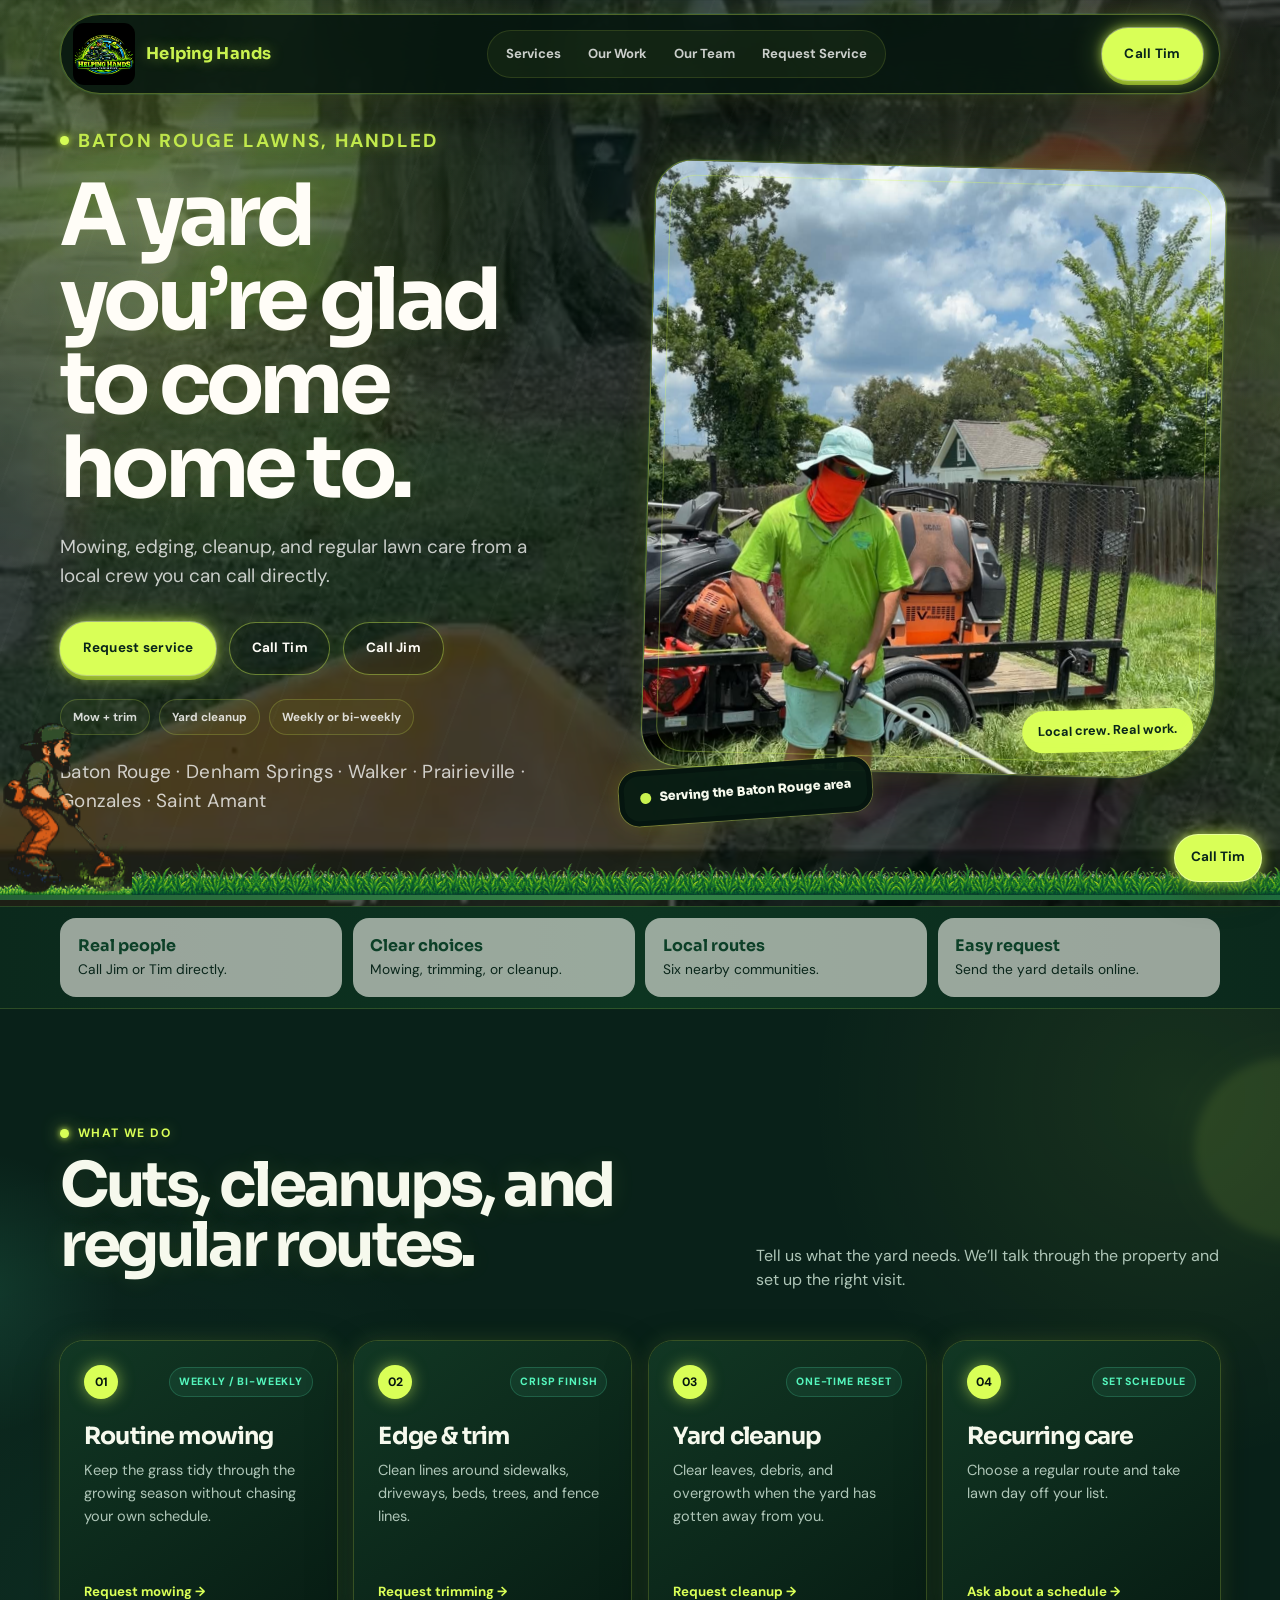
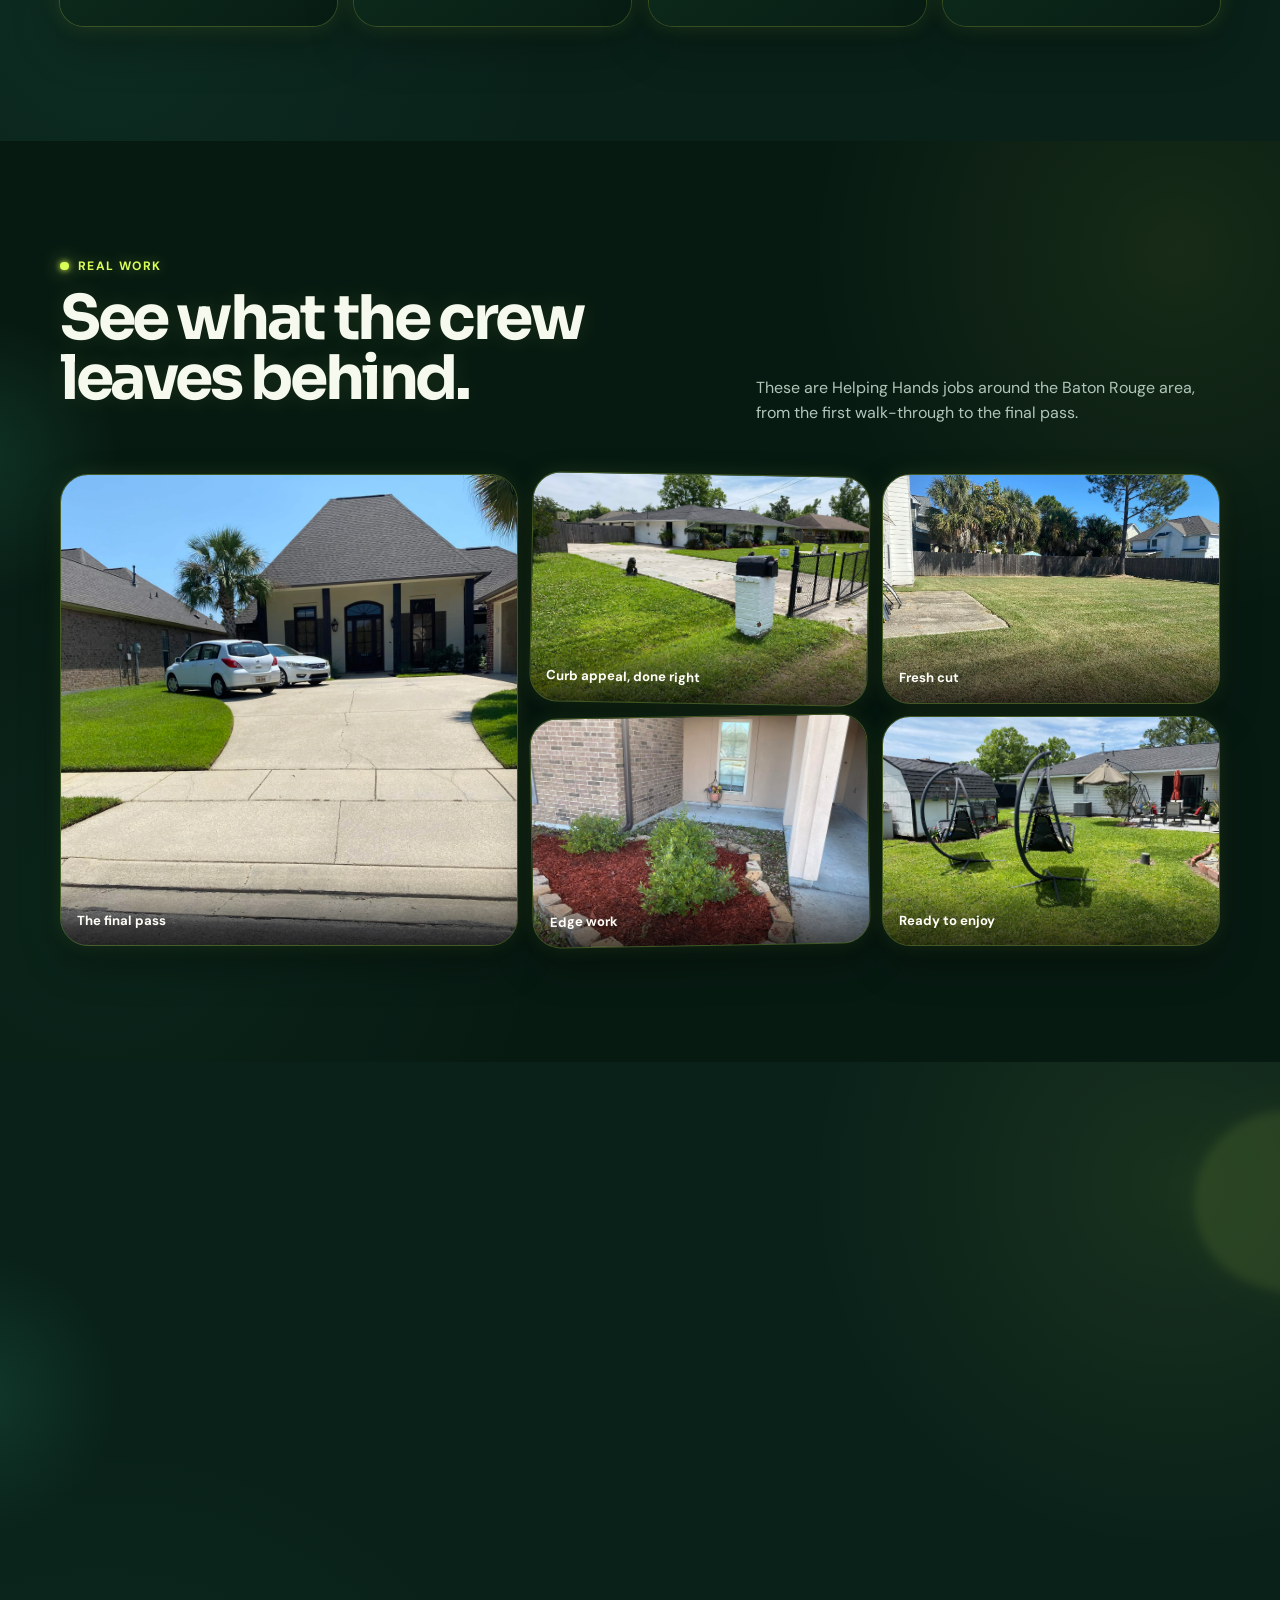
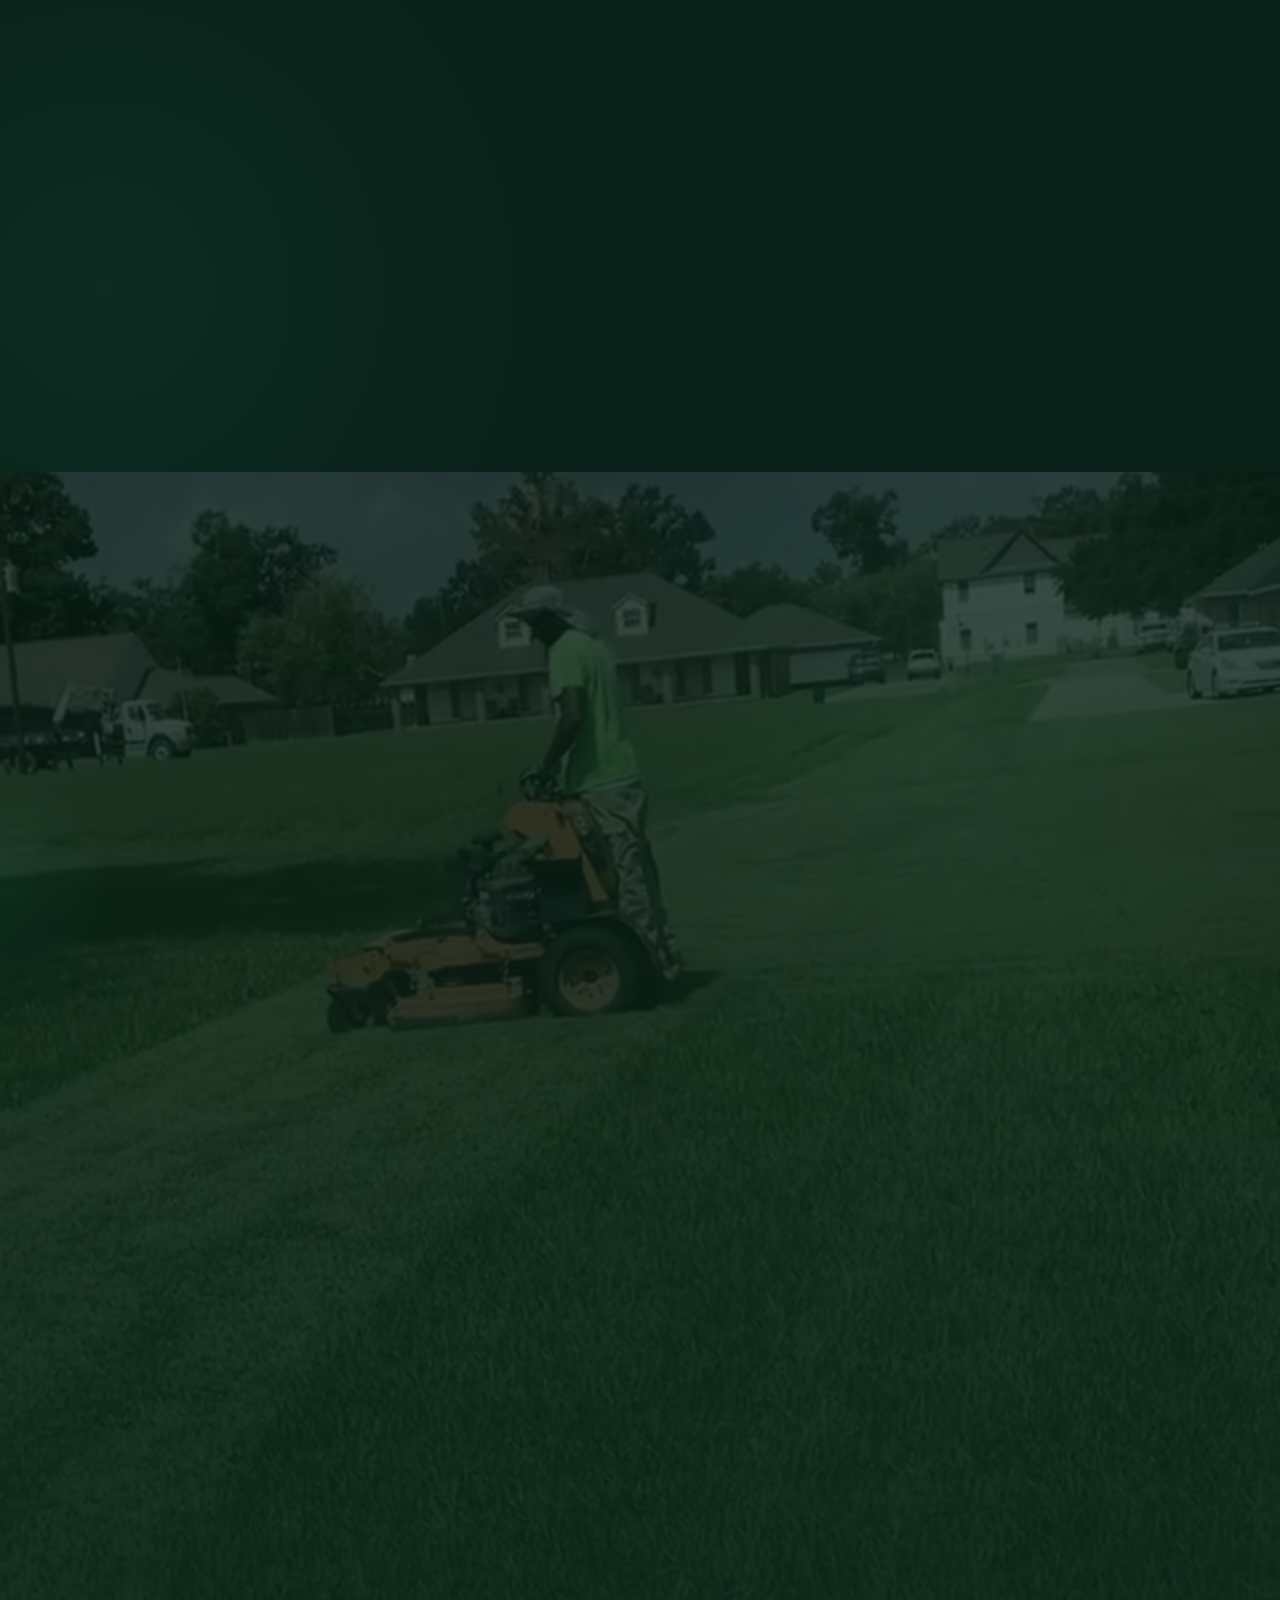
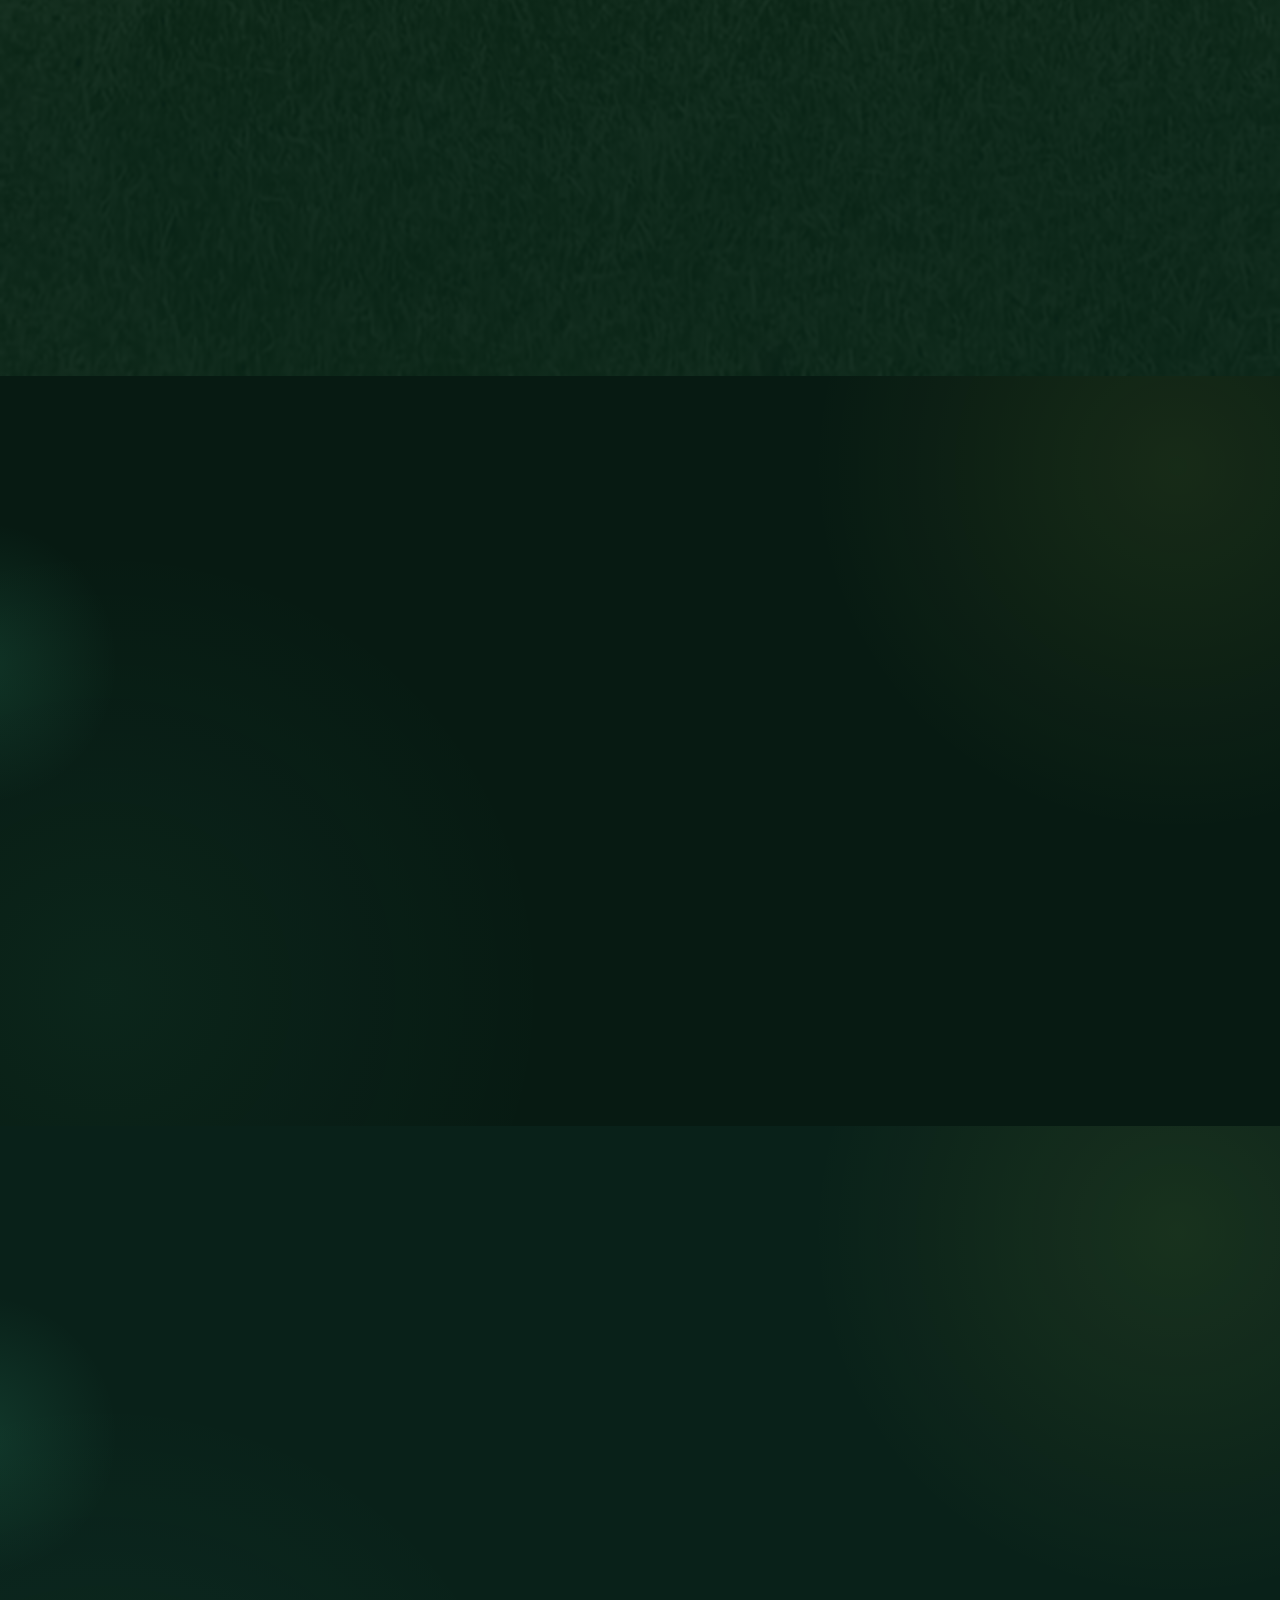
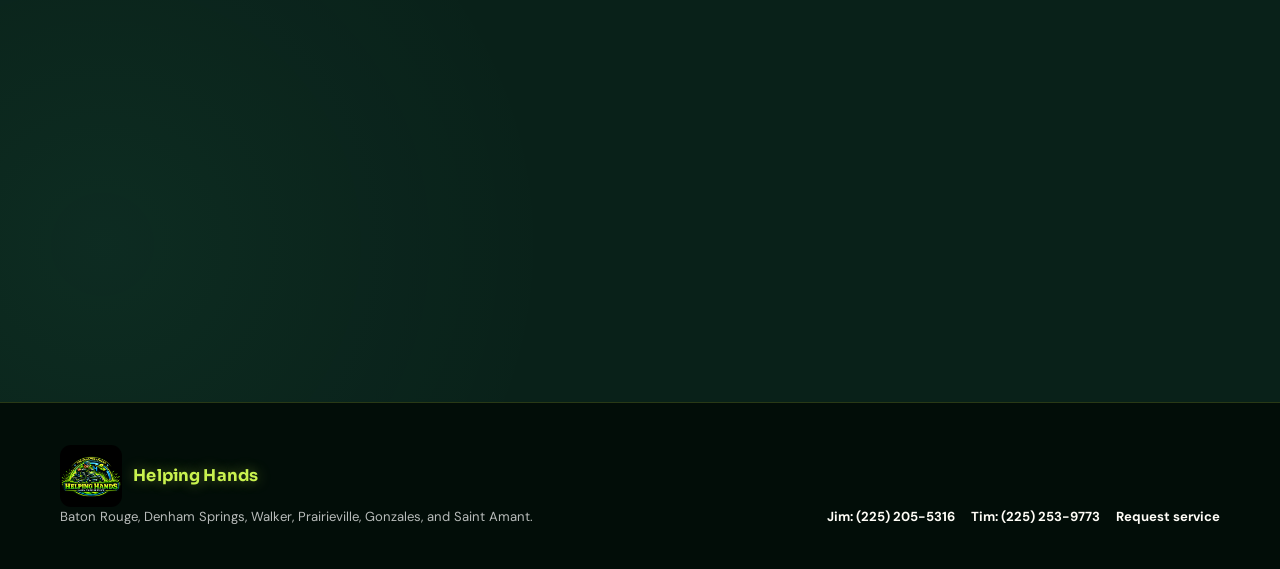
==== commit ed38908e: "Fix neon service card contrast" ====
--- a/index.html
+++ b/index.html
@@ -386,7 +386,7 @@
       z-index:0;
     }
     .section > .wrap { position:relative; z-index:1; }
-    .service-card,.comparison,.person,.form {
+    .services-grid .service-card,.comparison,.person,.form {
       background:linear-gradient(145deg,rgba(18,56,36,.96),rgba(7,28,19,.96));
       border-color:var(--neon-line);
       box-shadow:var(--neon-glow);
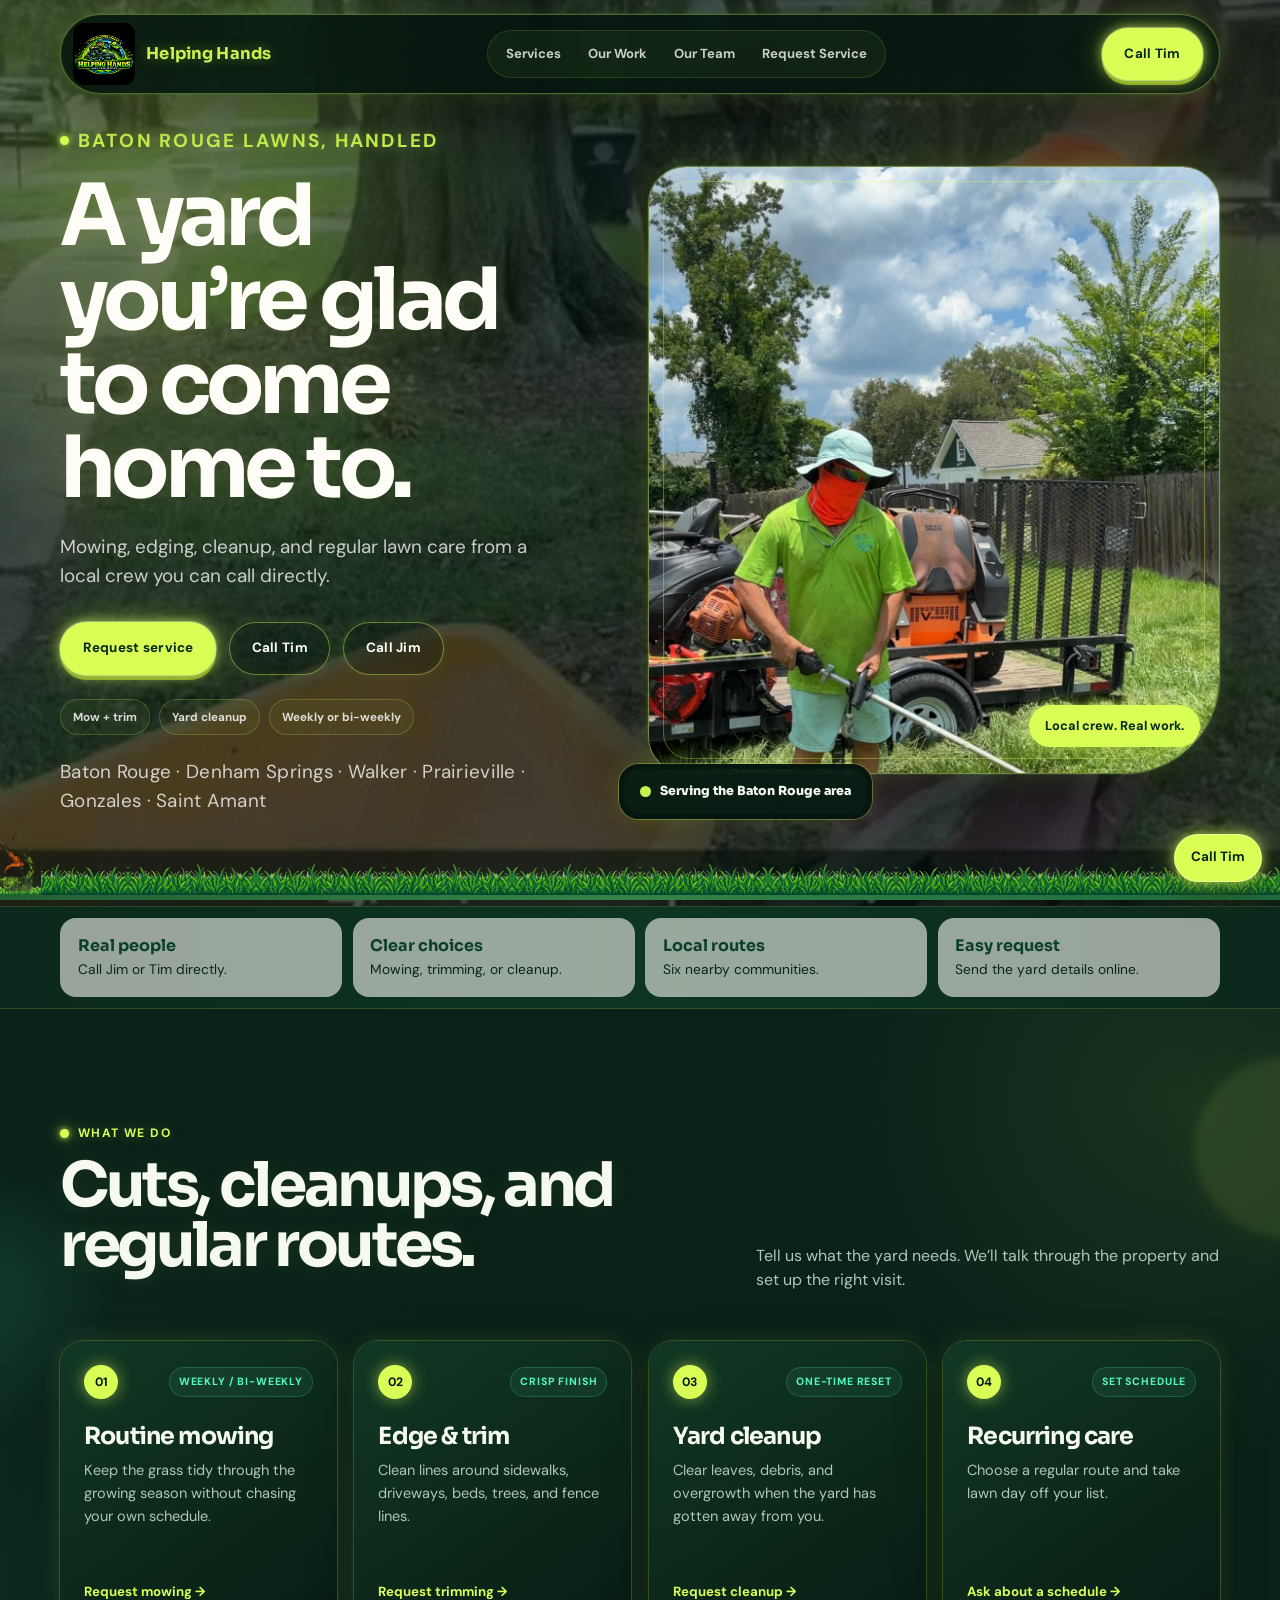
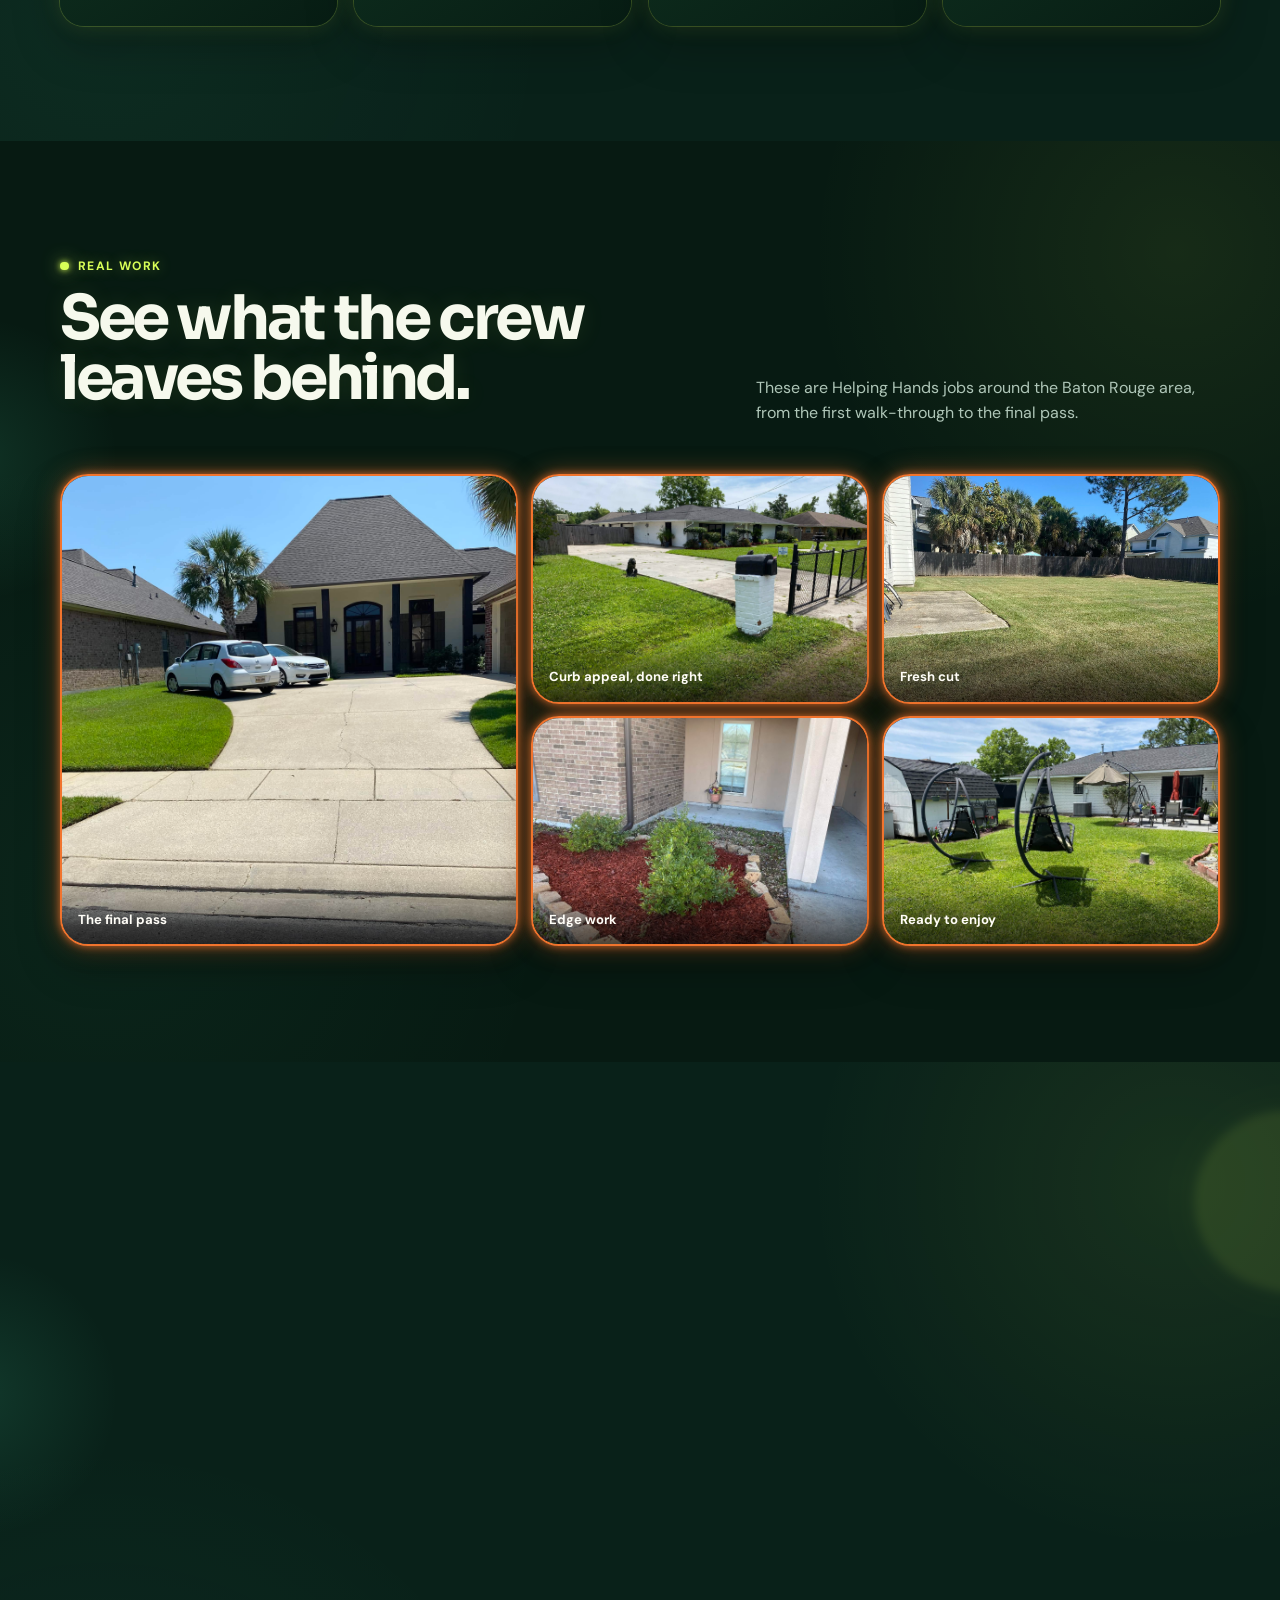
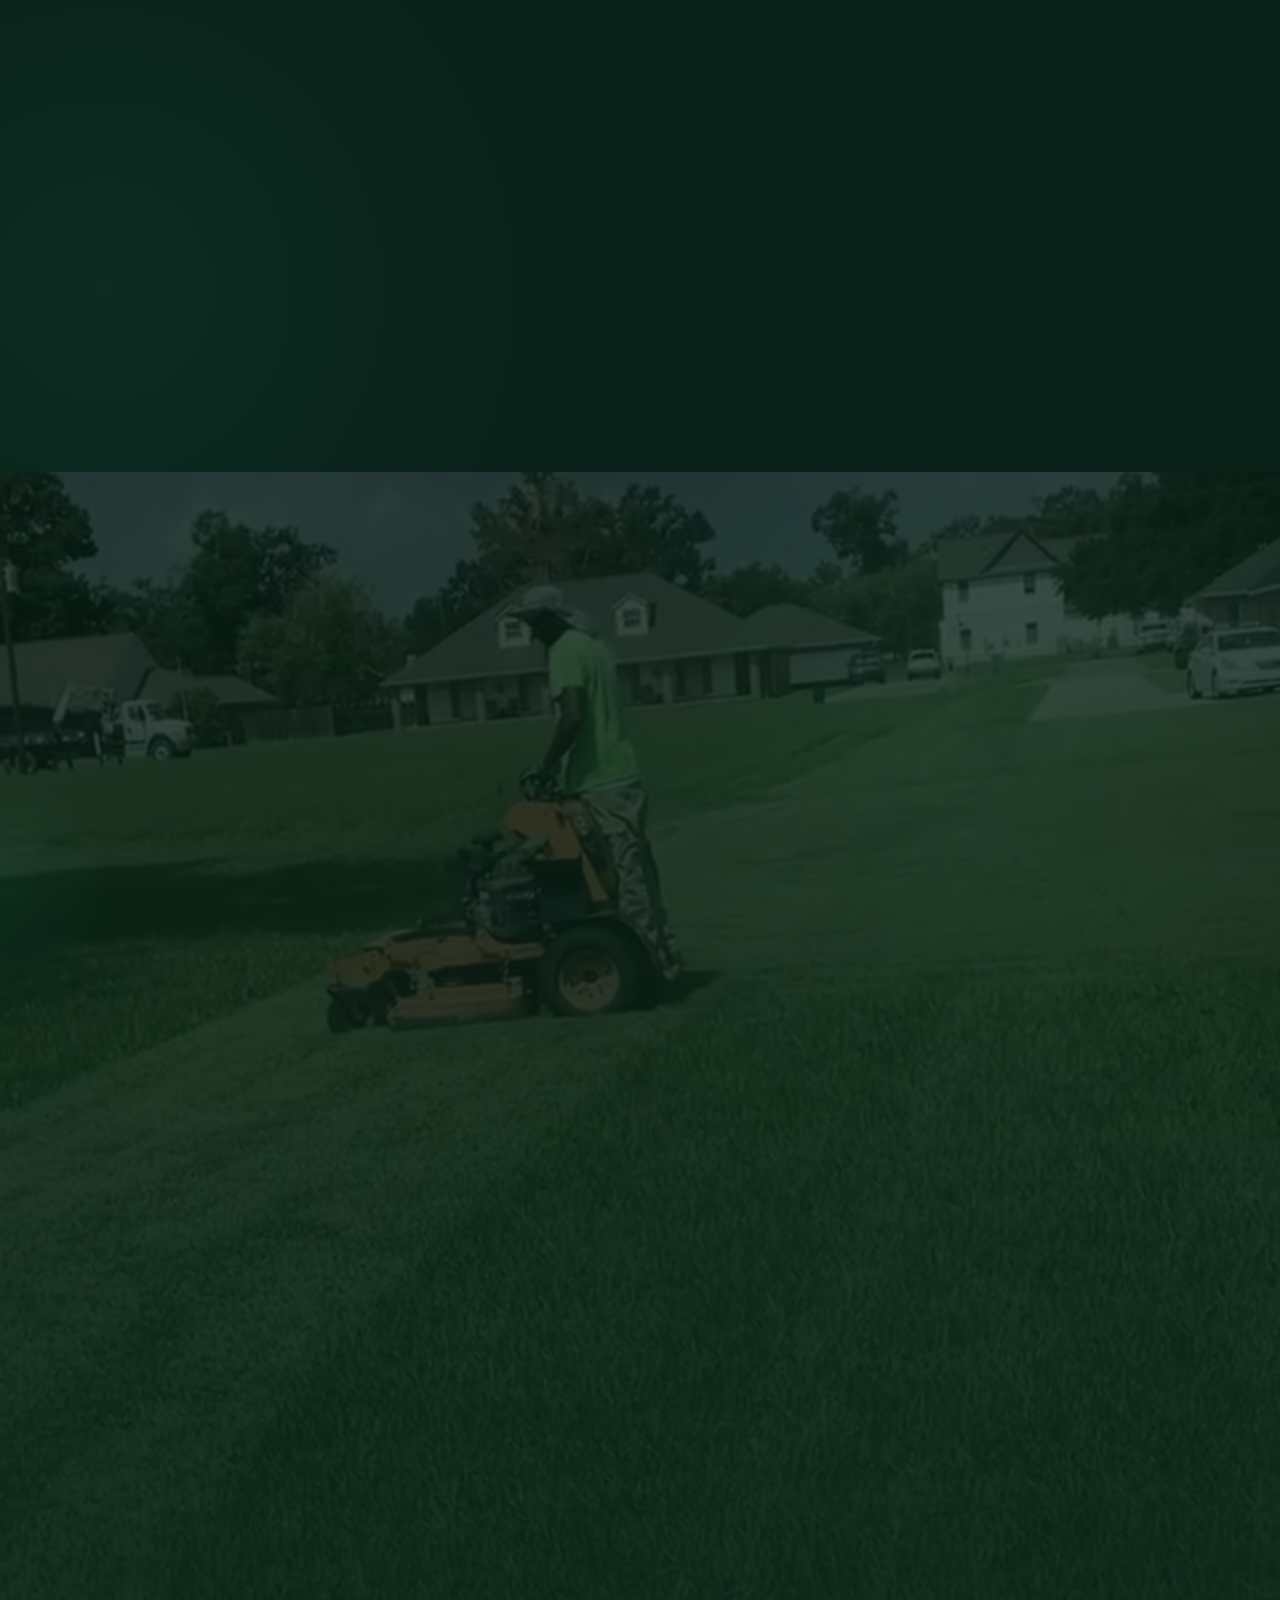
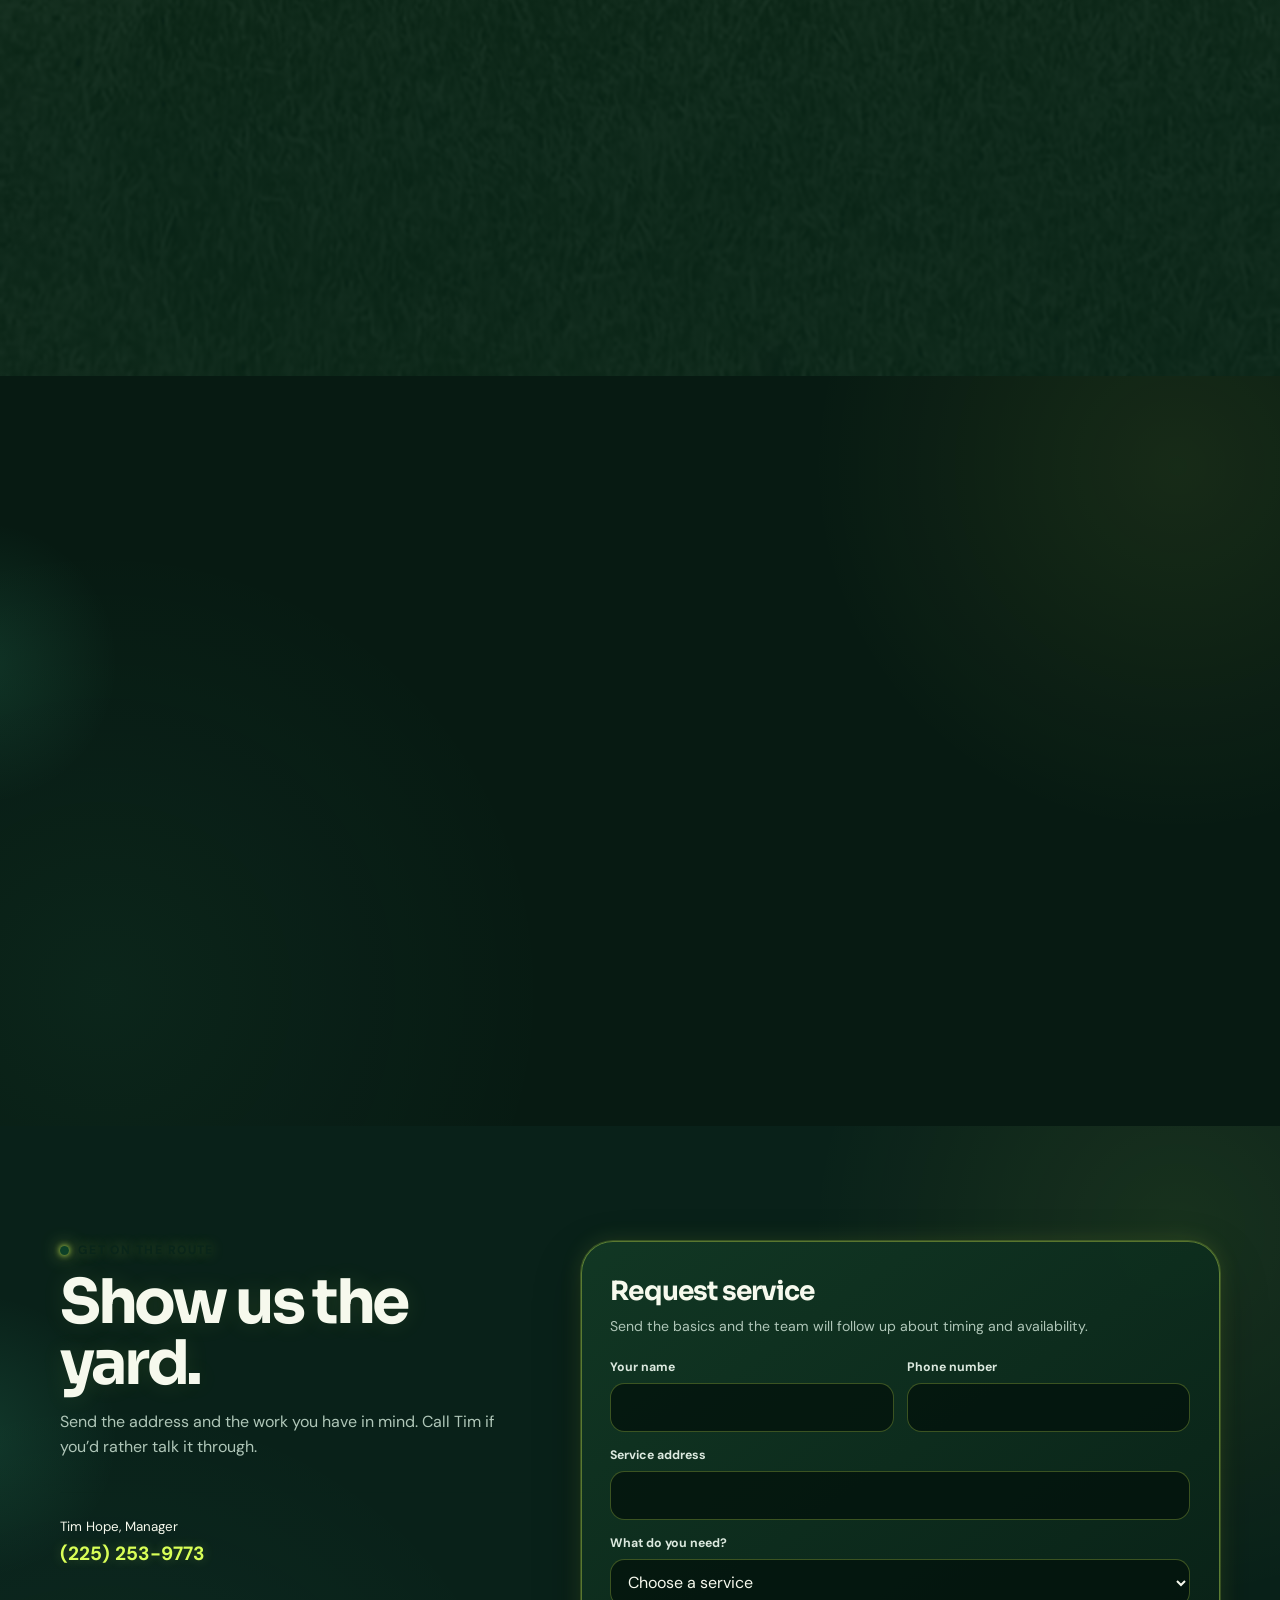
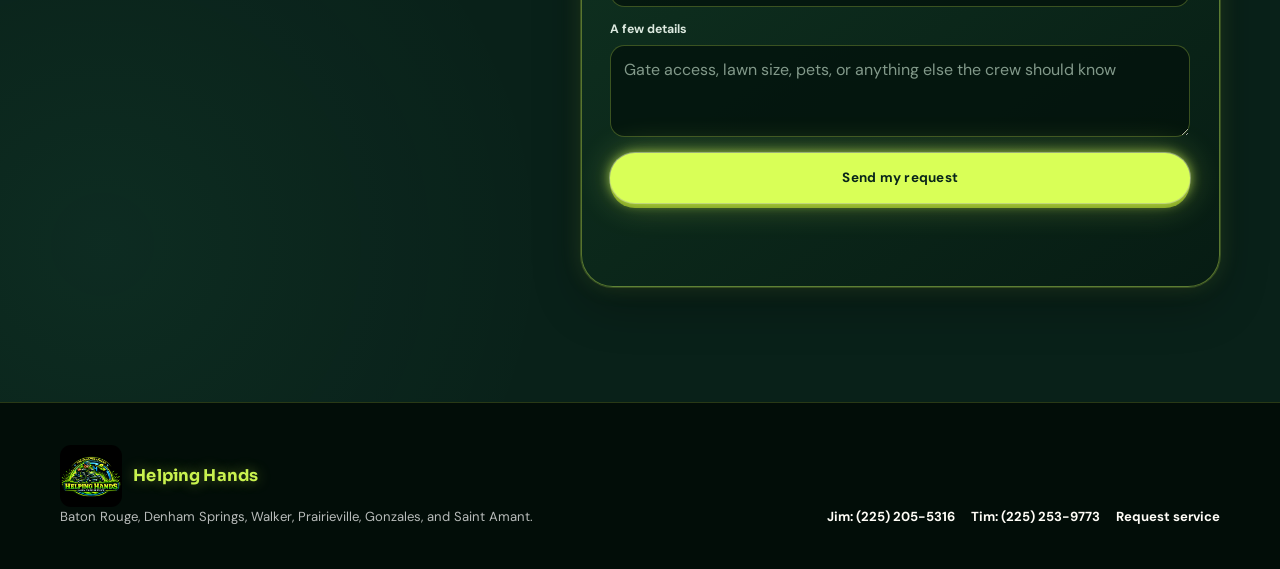
==== commit afd1aebd: "Fix slider handle and align neon visuals" ====
--- a/index.html
+++ b/index.html
@@ -482,6 +482,62 @@
       .section::after { animation:none; transform:none; }
       .service-card:hover,.comparison:hover,.person:hover,.video-card:hover { transform:none; }
     }
+
+    /* Requested visual corrections: slider, hero alignment, orange gallery */
+    .comparison-range {
+      -webkit-appearance:none;
+      appearance:none;
+      background:transparent;
+      border:0;
+      border-radius:0;
+      box-shadow:none;
+    }
+    .comparison-range::-webkit-slider-runnable-track {
+      -webkit-appearance:none;
+      appearance:none;
+      background:transparent;
+      border:0;
+      box-shadow:none;
+      height:100%;
+    }
+    .comparison-range::-webkit-slider-thumb {
+      -webkit-appearance:none;
+      appearance:none;
+      background:transparent;
+      border:0;
+      border-radius:0;
+      box-shadow:none;
+      height:50px;
+      width:50px;
+    }
+    .comparison-range::-moz-range-track {
+      background:transparent;
+      border:0;
+      box-shadow:none;
+    }
+    .comparison-range::-moz-range-thumb {
+      appearance:none;
+      background:transparent;
+      border:0;
+      border-radius:0;
+      box-shadow:none;
+      height:50px;
+      width:50px;
+    }
+    .hero-photo,.hero-note,.hero-badge { transform:none; }
+    .gallery figure,
+    .gallery figure:nth-child(2),
+    .gallery figure:nth-child(4) {
+      border:2px solid rgba(255,122,47,.94);
+      box-shadow:0 0 8px rgba(255,122,47,.72),0 0 26px rgba(255,122,47,.38),0 18px 42px rgba(0,0,0,.34);
+      transform:none;
+    }
+    .gallery figure:hover,
+    .gallery figure:nth-child(2):hover,
+    .gallery figure:nth-child(4):hover {
+      border-color:#ff9a55;
+      box-shadow:0 0 12px rgba(255,122,47,.95),0 0 36px rgba(255,122,47,.55),0 22px 48px rgba(0,0,0,.4);
+    }
   </style>
 </head>
 <body>
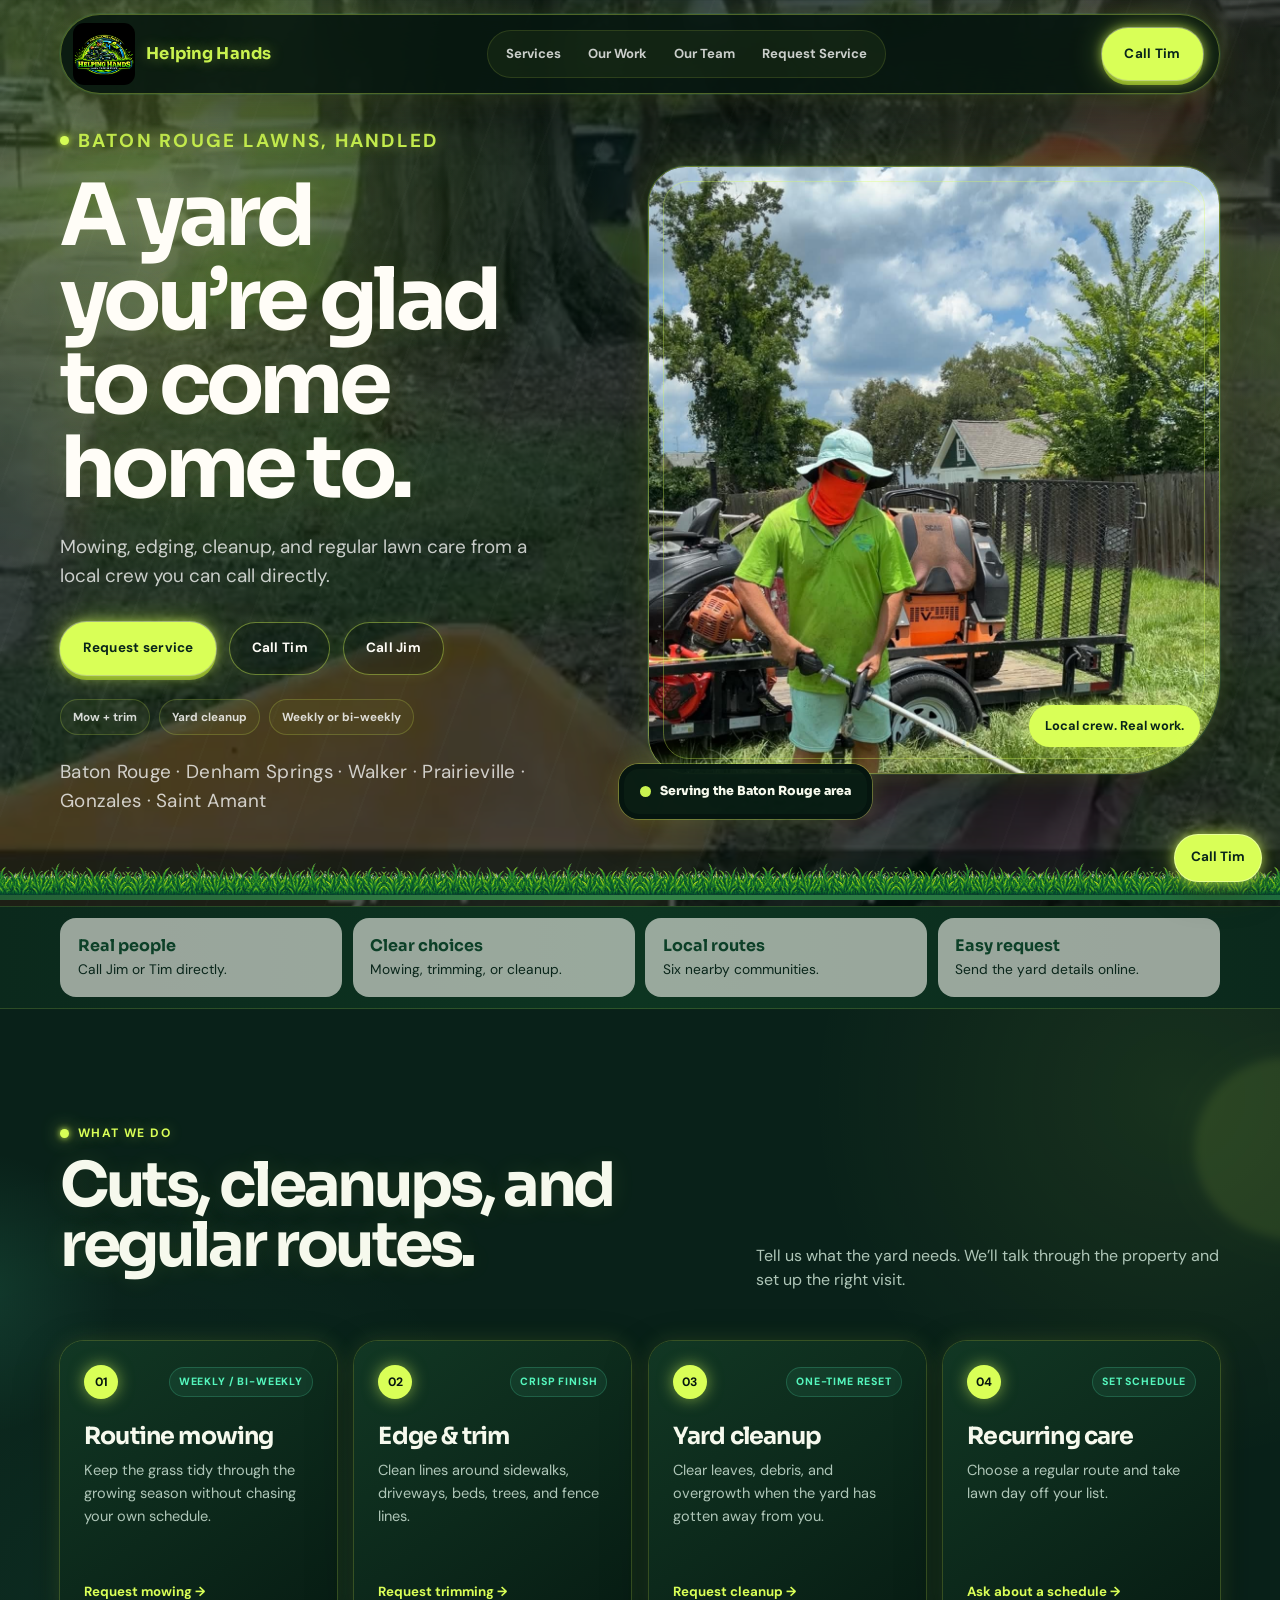
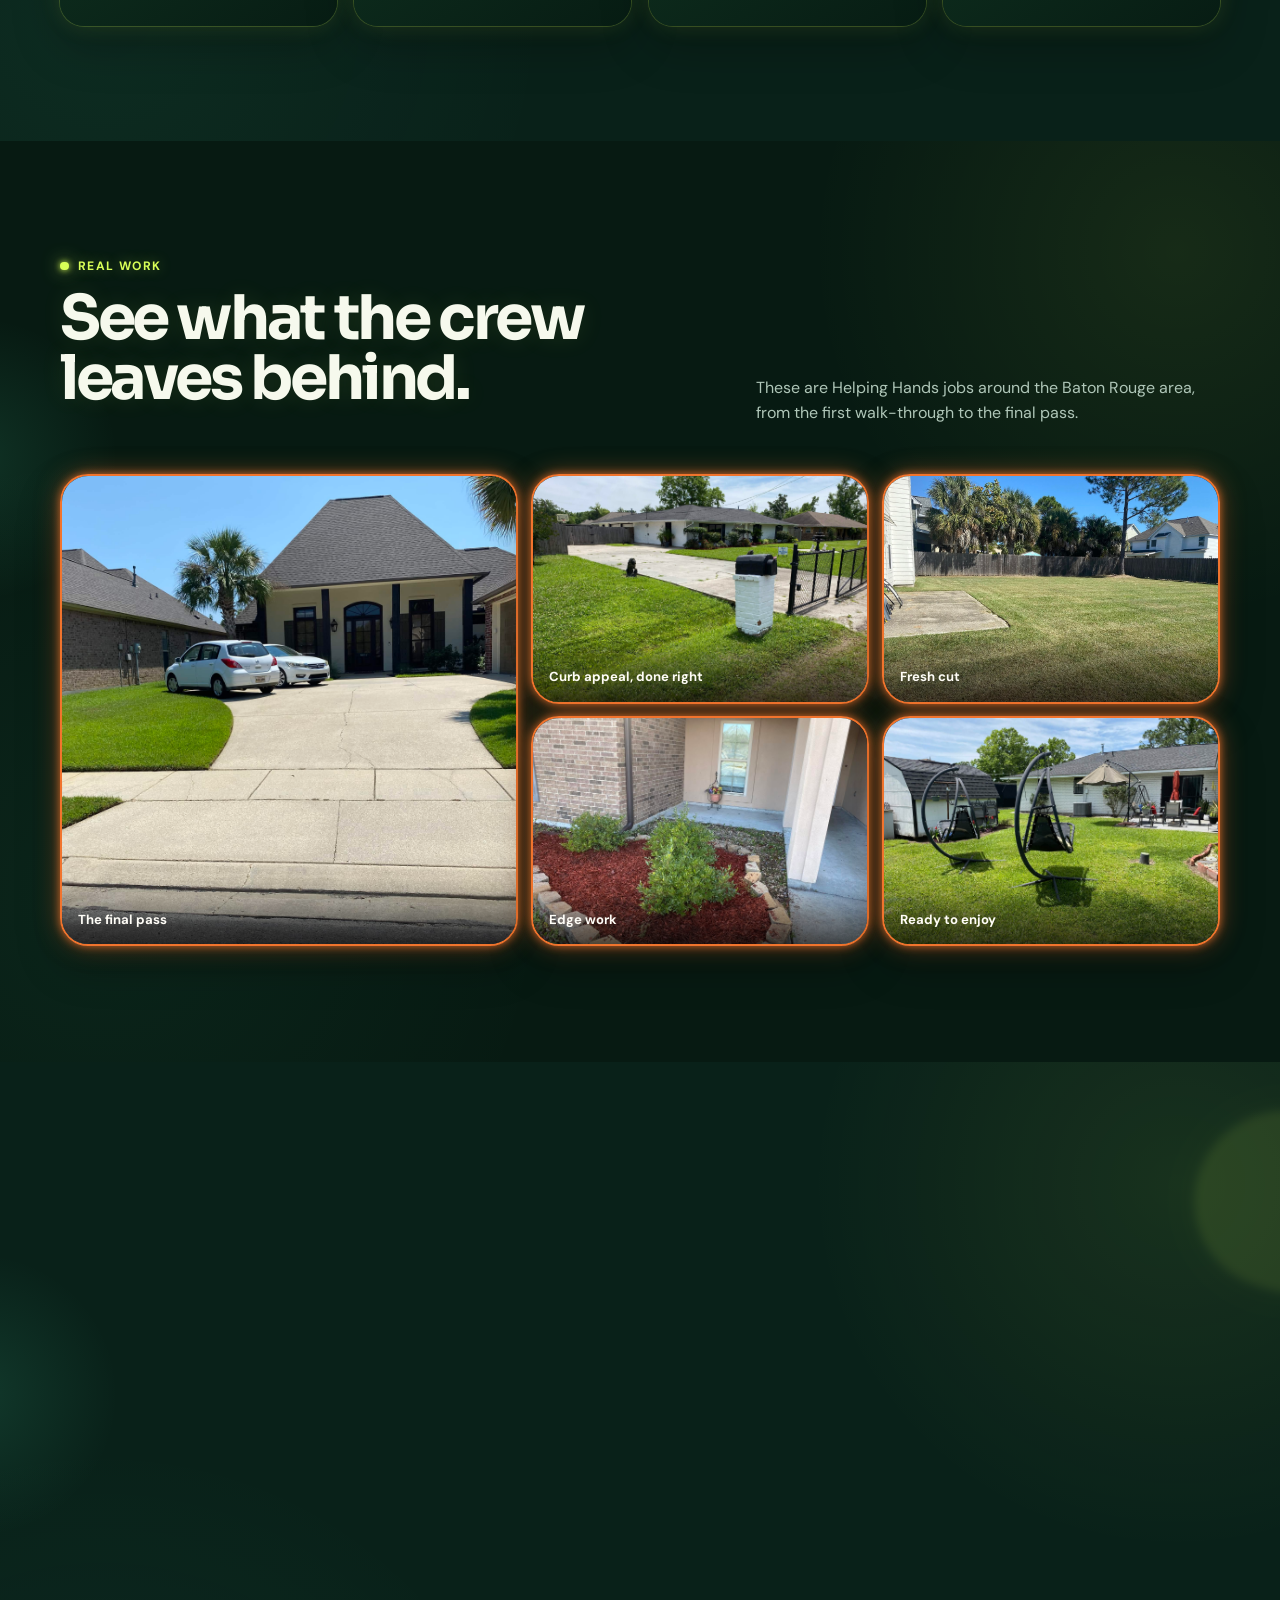
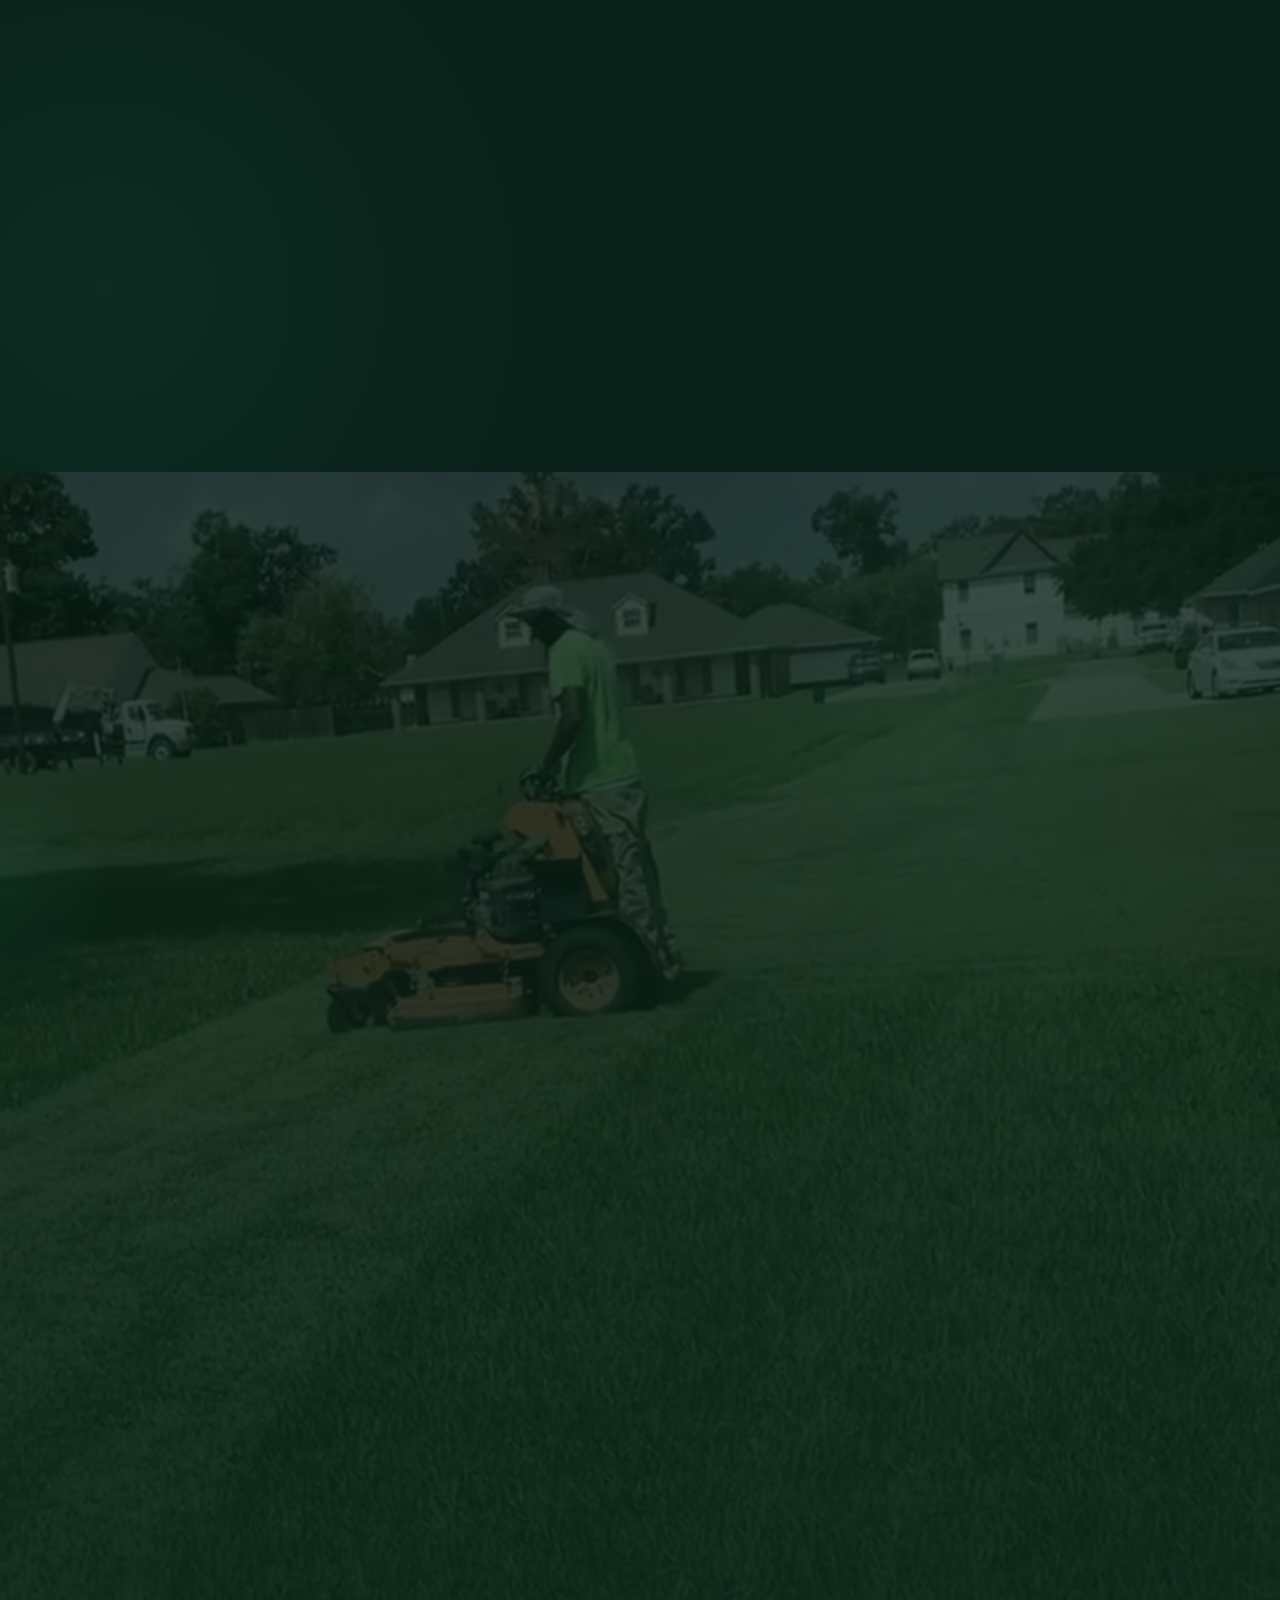
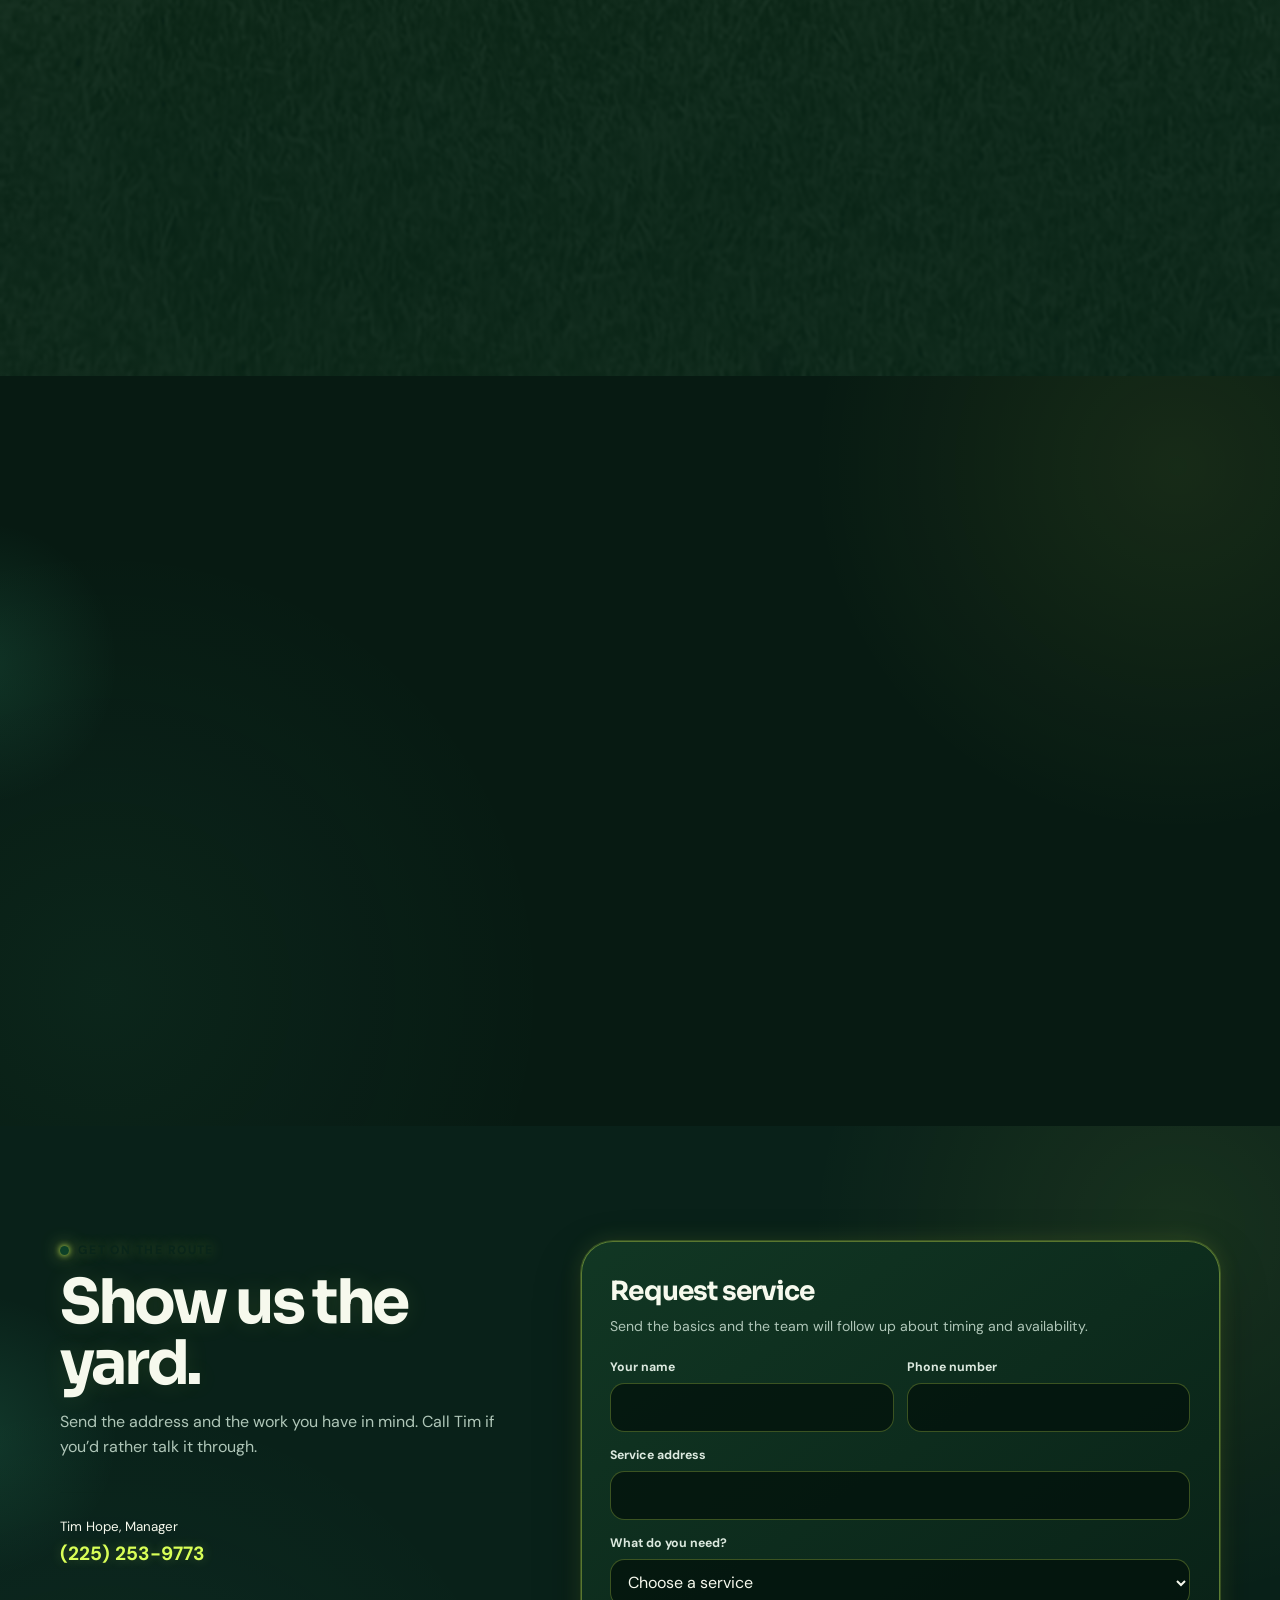
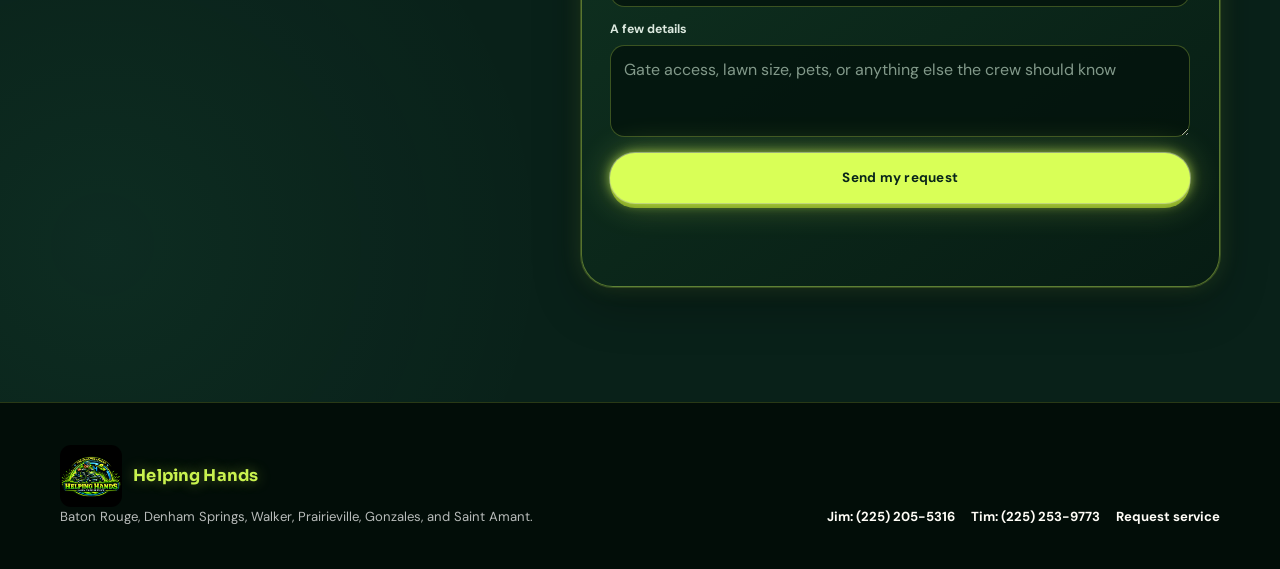
==== commit 1ad9d396: "Add files via upload" ====
--- a/index.html
+++ b/index.html
@@ -84,7 +84,7 @@
     .comparison-stage > .comparison-after { clip-path:inset(0 calc(100% - var(--reveal)) 0 0); }
     .comparison-front .comparison-stage > img { object-position:center 28%; }
     .comparison-divider { background:var(--white); bottom:0; box-shadow:0 0 0 1px rgba(16,39,28,.16),0 0 18px rgba(0,0,0,.22); left:var(--reveal); pointer-events:none; position:absolute; top:0; transform:translateX(-50%); width:3px; z-index:3; }
-    .comparison-divider::after { align-items:center; background:var(--lime); border:3px solid var(--white); border-radius:50%; color:var(--ink); content:"↔"; display:flex; font-size:1.05rem; font-weight:700; height:42px; justify-content:center; left:50%; position:absolute; top:50%; transform:translate(-50%,-50%); width:42px; }
+    .comparison-divider::after { background-color:var(--lime); background-image:url("data:image/svg+xml,%3Csvg xmlns='http://www.w3.org/2000/svg' viewBox='0 0 24 24' fill='none' stroke='%2309251a' stroke-width='2.4' stroke-linecap='round' stroke-linejoin='round'%3E%3Cpath d='M8 7 4 12l4 5'/%3E%3Cpath d='M16 7l4 5-4 5'/%3E%3C/svg%3E"); background-position:center; background-repeat:no-repeat; background-size:20px 20px; border:3px solid var(--white); border-radius:50%; content:""; height:42px; left:50%; position:absolute; top:50%; transform:translate(-50%,-50%); width:42px; }
     .comparison-range { appearance:none; background:transparent; cursor:ew-resize; inset:0; margin:0; position:absolute; width:100%; z-index:5; }
     .comparison-range:focus-visible { outline:3px solid var(--lime); outline-offset:-5px; }
     .comparison-range::-webkit-slider-runnable-track { background:transparent; }
@@ -418,9 +418,12 @@
       box-shadow:0 0 7px var(--neon-lime),0 0 20px rgba(217,255,87,.6);
     }
     .comparison-divider::after {
-      background:var(--night);
+      background-color:var(--night);
+      background-image:url("data:image/svg+xml,%3Csvg xmlns='http://www.w3.org/2000/svg' viewBox='0 0 24 24' fill='none' stroke='%23d9ff57' stroke-width='2.4' stroke-linecap='round' stroke-linejoin='round'%3E%3Cpath d='M8 7 4 12l4 5'/%3E%3Cpath d='M16 7l4 5-4 5'/%3E%3C/svg%3E");
+      background-position:center;
+      background-repeat:no-repeat;
+      background-size:20px 20px;
       border-color:var(--neon-lime);
-      color:var(--neon-lime);
       box-shadow:0 0 18px rgba(217,255,87,.58);
     }
     .watch {
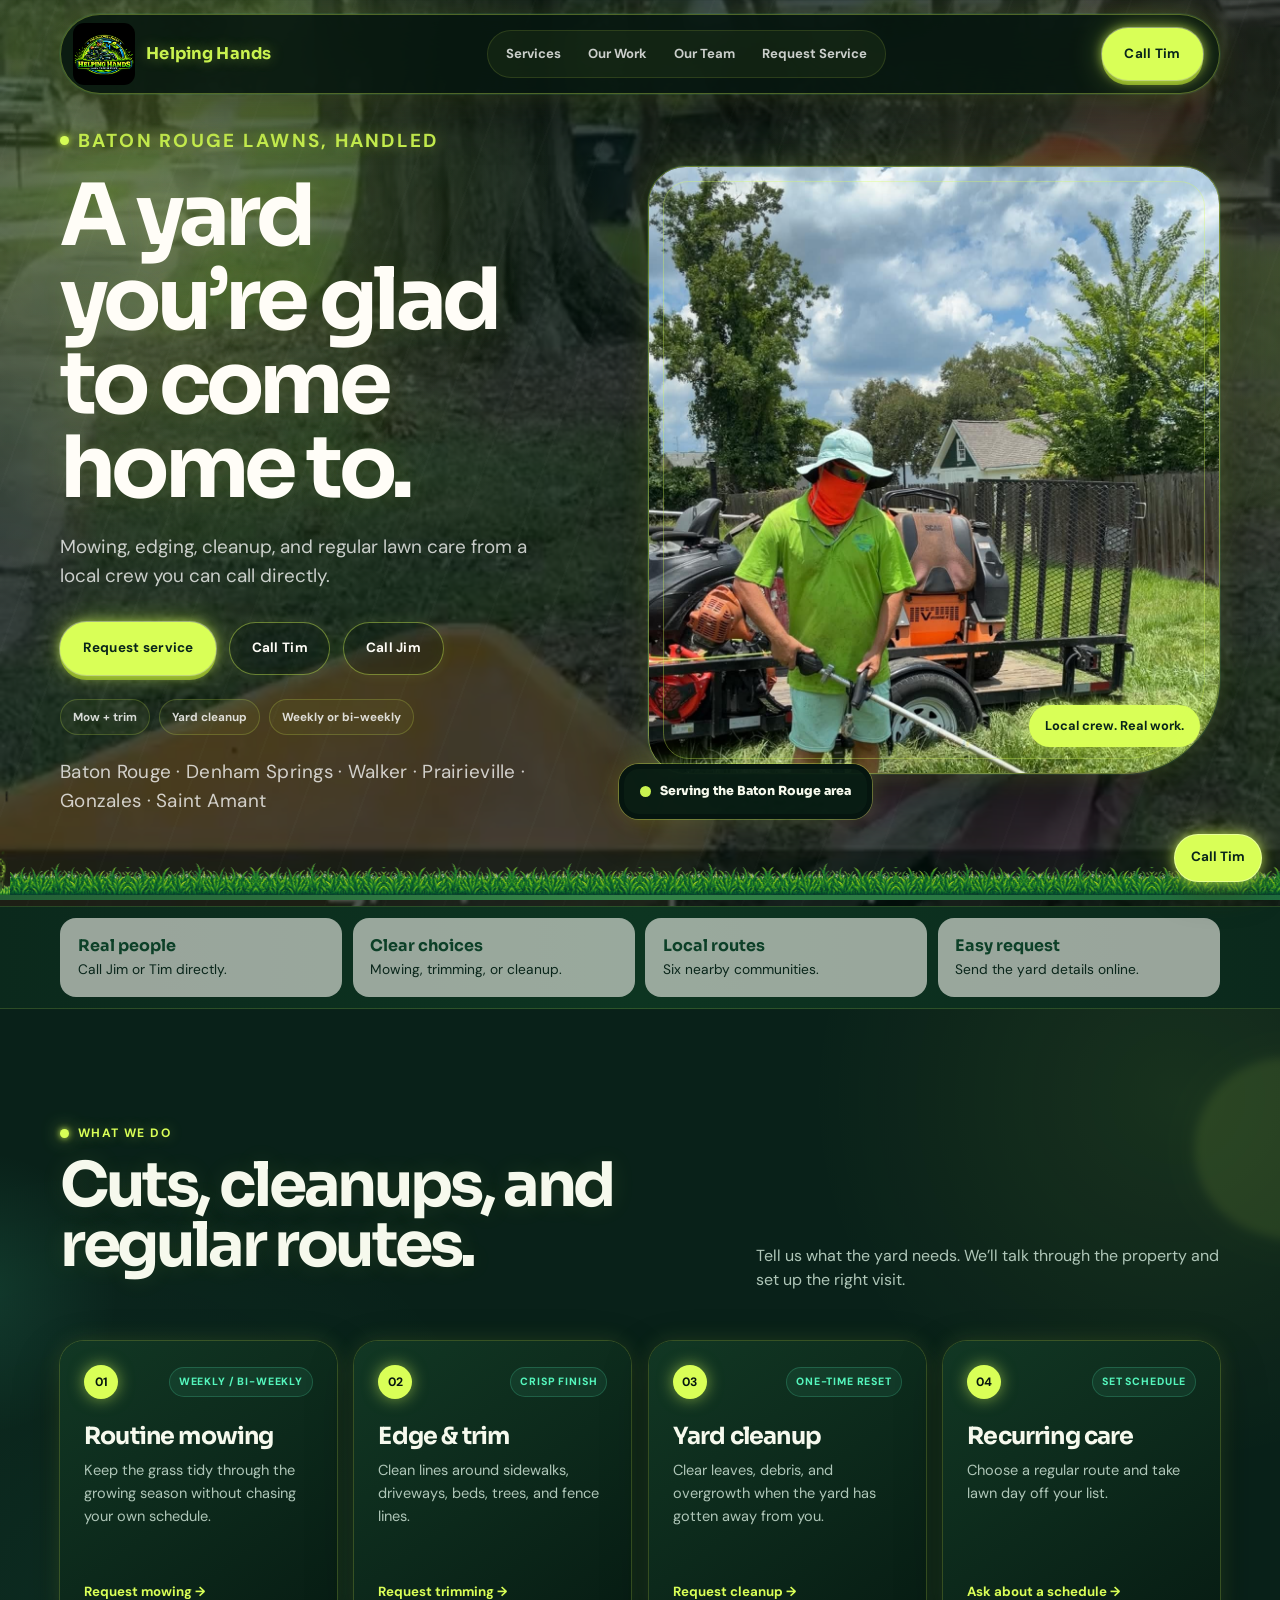
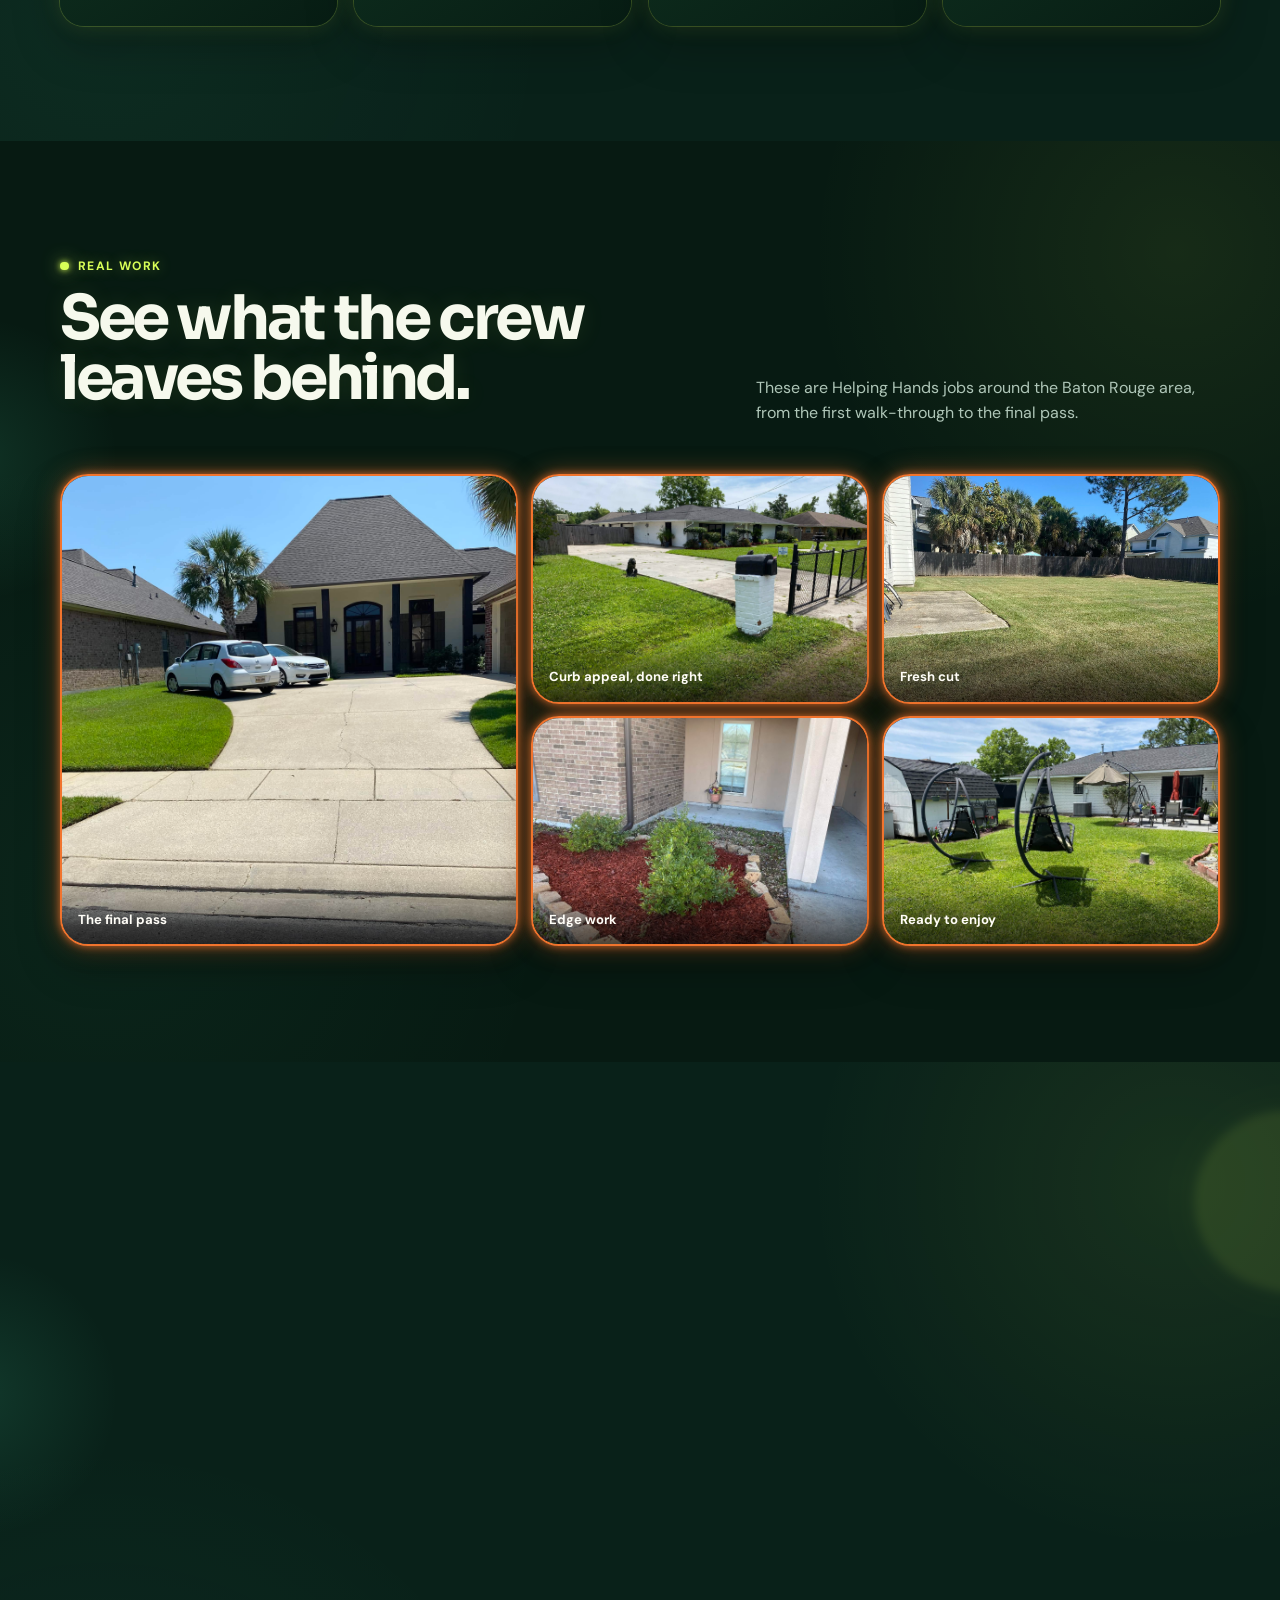
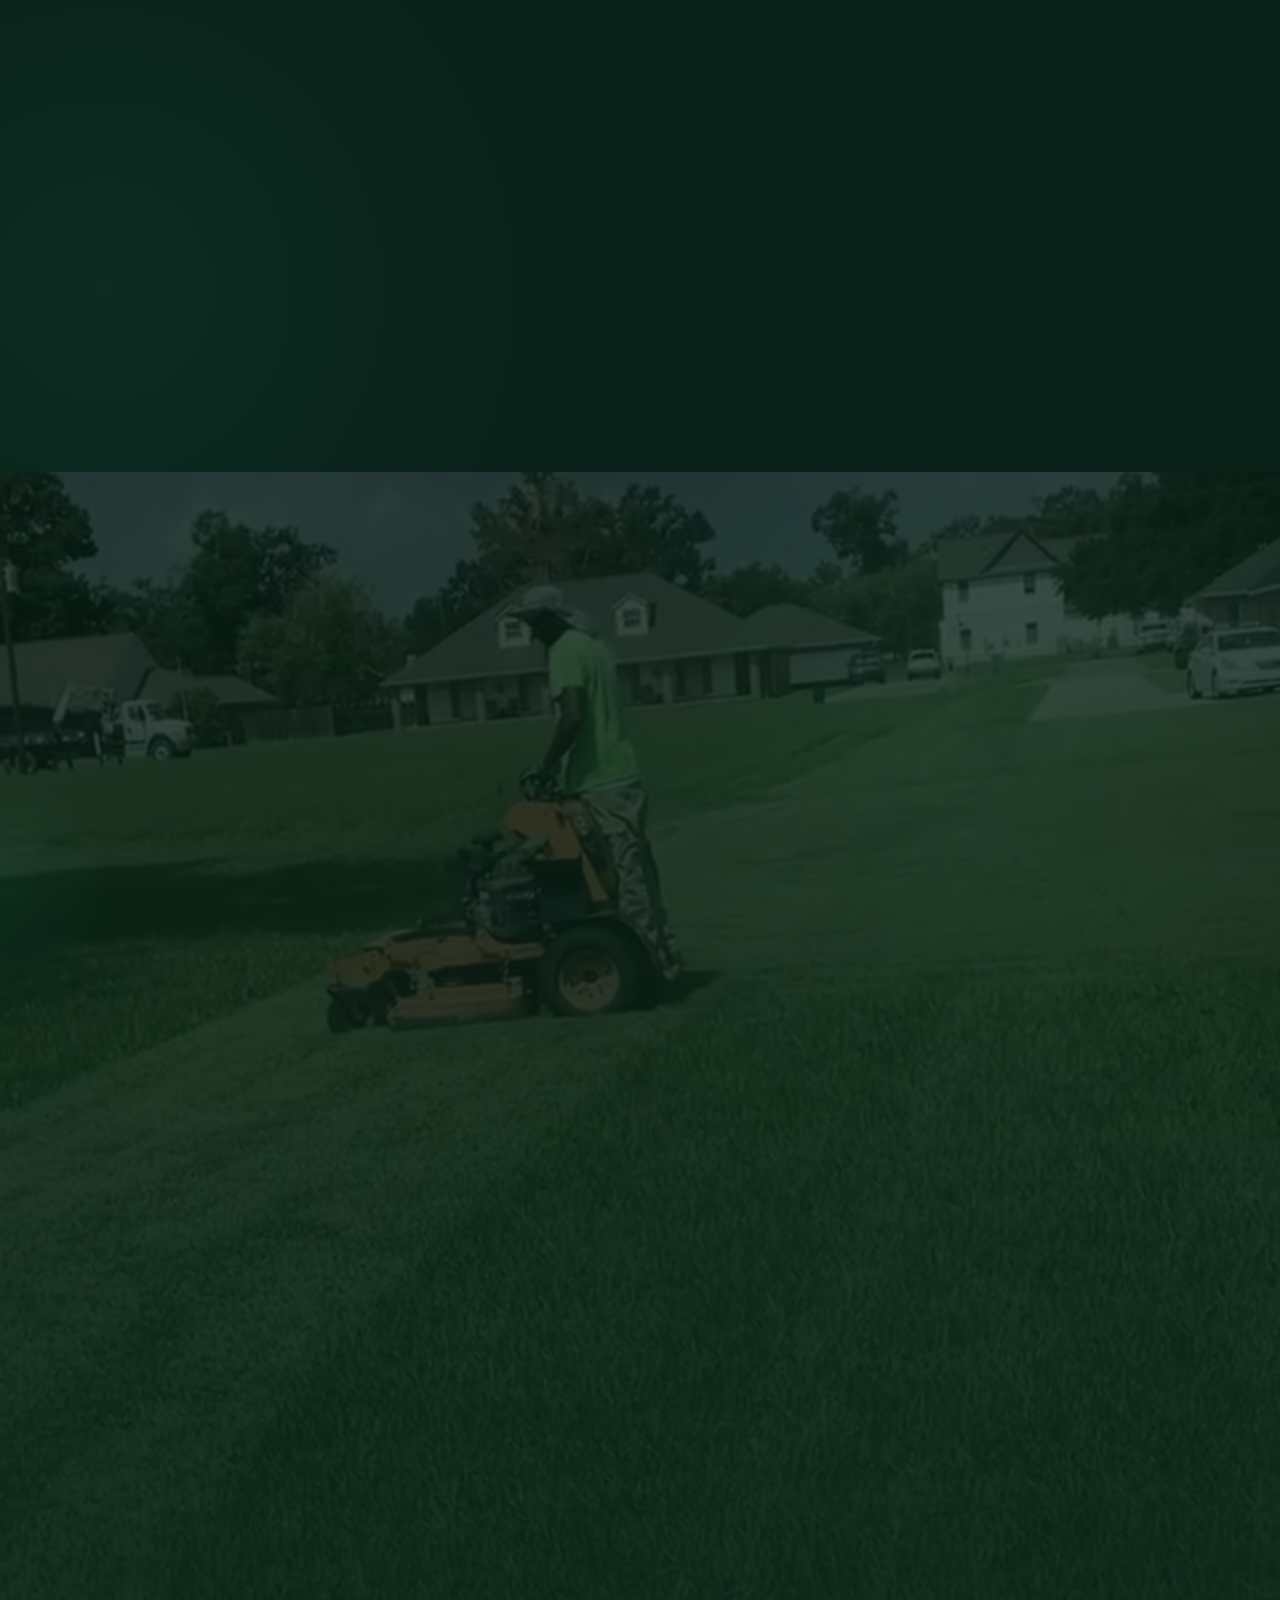
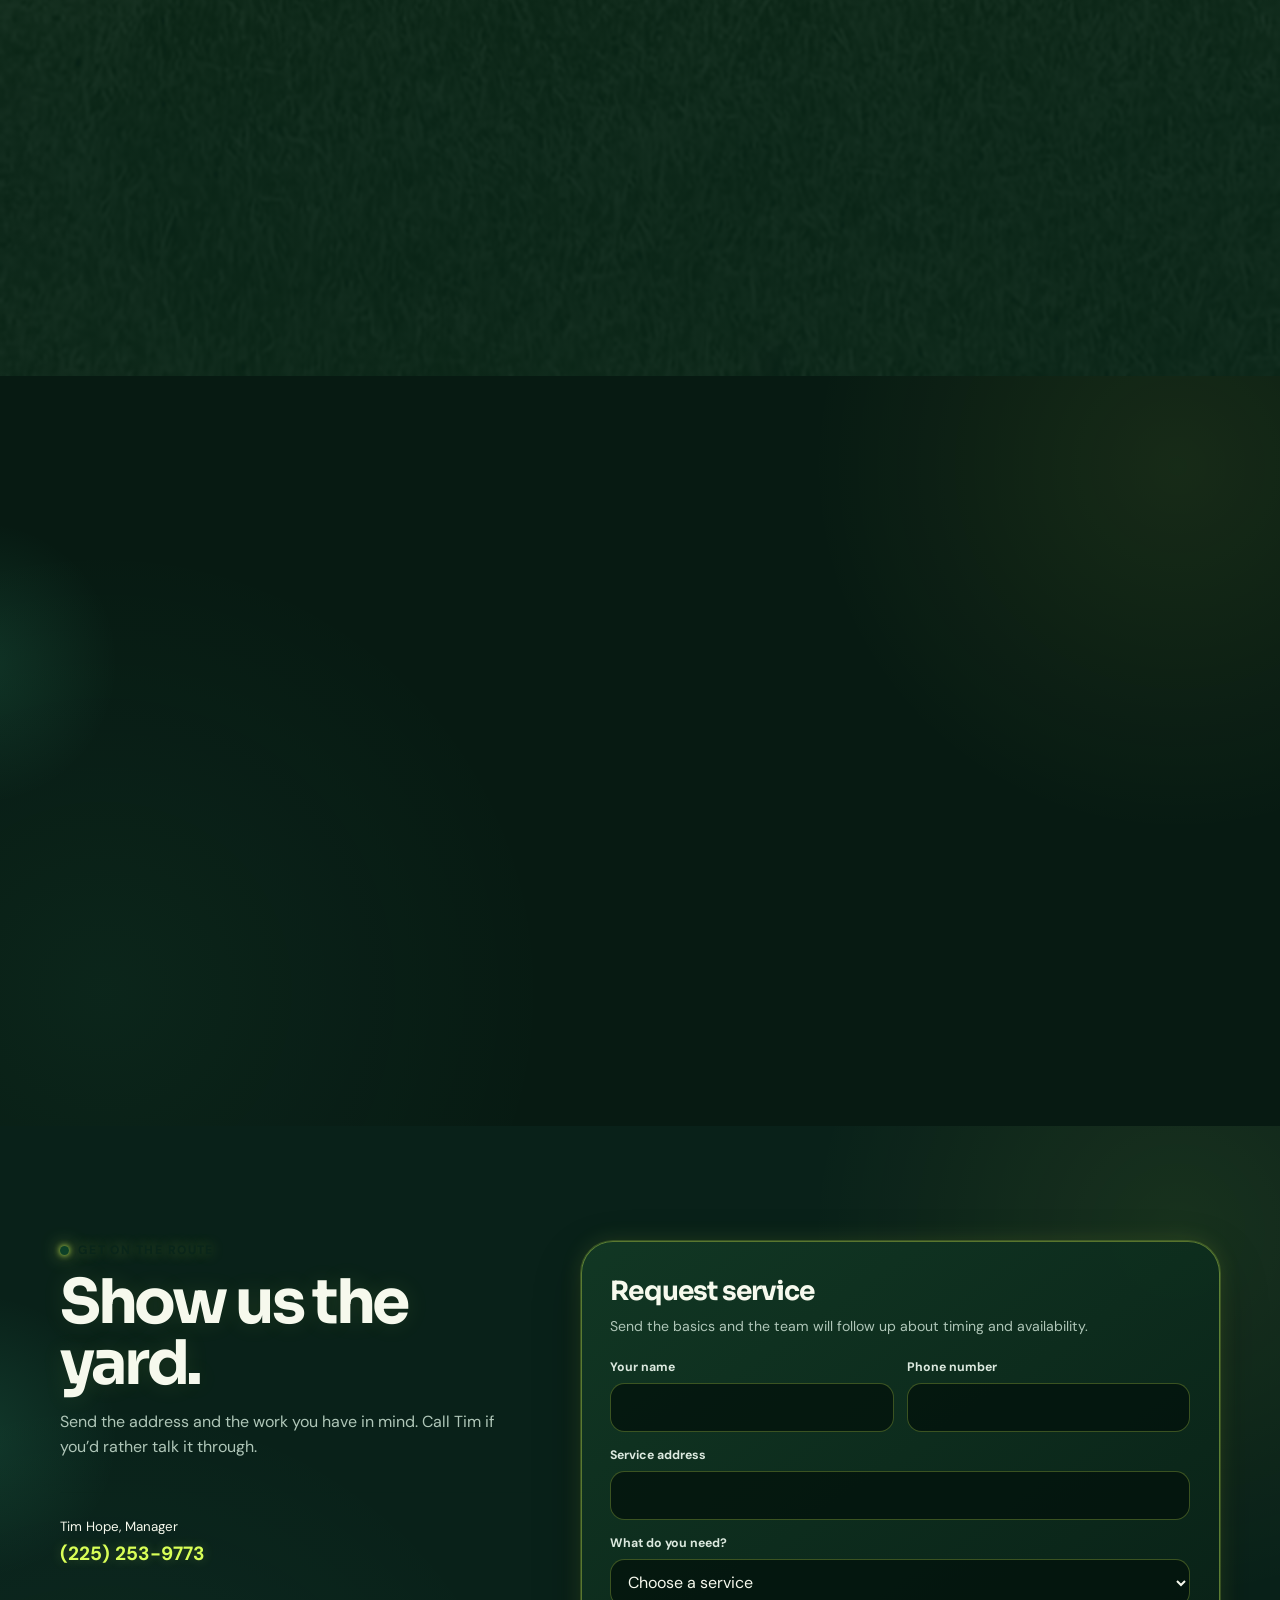
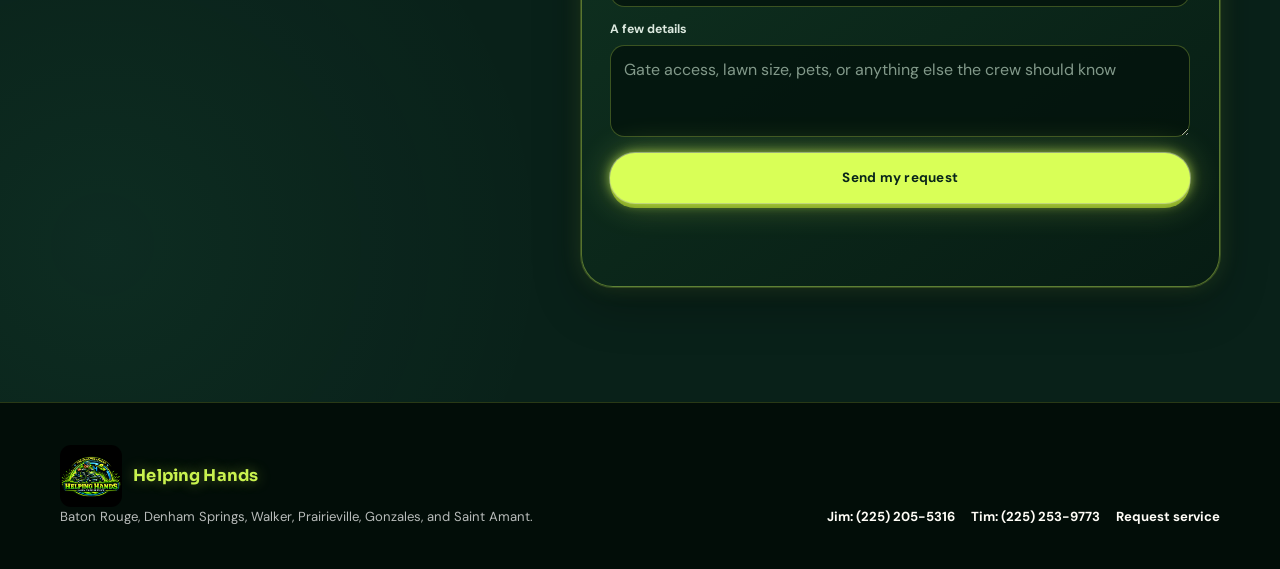
==== commit 19c5da83: "Add files via upload" ====
--- a/index.html
+++ b/index.html
@@ -541,6 +541,19 @@
       border-color:#ff9a55;
       box-shadow:0 0 12px rgba(255,122,47,.95),0 0 36px rgba(255,122,47,.55),0 22px 48px rgba(0,0,0,.4);
     }
+
+    /* Fix: .comparison-copy sits on a white card, but the neon theme rules above
+       were still coloring its small/p text for a dark background, making the
+       caption text under each before/after photo very hard to read. */
+    .comparison-copy small { color:var(--leaf); }
+    .comparison-copy p { color:var(--muted); }
+
+    /* Fix: allow dragging the before/after slider from anywhere on the photo.
+       Native <input type="range"> touch handling only responds to touches that
+       land exactly on its (invisible) thumb, which is why it felt dead on mobile.
+       pan-y keeps vertical page scrolling working while our JS below handles
+       horizontal drags. */
+    .comparison-stage { touch-action:pan-y; }
   </style>
 </head>
 <body>
@@ -602,14 +615,35 @@
     menu.querySelectorAll('a').forEach(link => link.addEventListener('click', () => { menu.classList.remove('open'); toggle.setAttribute('aria-expanded', 'false'); }));
     const reducedMotion = window.matchMedia('(prefers-reduced-motion: reduce)').matches;
     if (!reducedMotion && 'IntersectionObserver' in window) { const observer = new IntersectionObserver(entries => entries.forEach(entry => { if (entry.isIntersecting) { entry.target.classList.add('is-visible'); observer.unobserve(entry.target); } }), { threshold:.12 }); document.querySelectorAll('.reveal').forEach(item => observer.observe(item)); } else { document.querySelectorAll('.reveal').forEach(item => item.classList.add('is-visible')); }
-    document.querySelectorAll('.comparison-range').forEach(input => {
-      const stage = input.closest('.comparison-stage');
-      const update = () => {
-        stage.style.setProperty('--reveal', `${input.value}%`);
-        input.setAttribute('aria-valuetext', `${input.value} percent after`);
+    document.querySelectorAll('.comparison-stage').forEach(stage => {
+      const input = stage.querySelector('.comparison-range');
+      if (!input) return;
+      const setReveal = value => {
+        const clamped = Math.min(100, Math.max(0, Math.round(value)));
+        input.value = clamped;
+        stage.style.setProperty('--reveal', `${clamped}%`);
+        input.setAttribute('aria-valuetext', `${clamped} percent after`);
       };
-      input.addEventListener('input', update);
-      update();
+      const revealFromClientX = clientX => {
+        const rect = stage.getBoundingClientRect();
+        return ((clientX - rect.left) / rect.width) * 100;
+      };
+      let dragging = false;
+      stage.addEventListener('pointerdown', event => {
+        dragging = true;
+        stage.setPointerCapture(event.pointerId);
+        setReveal(revealFromClientX(event.clientX));
+        event.preventDefault();
+      });
+      stage.addEventListener('pointermove', event => {
+        if (!dragging) return;
+        setReveal(revealFromClientX(event.clientX));
+      });
+      const endDrag = event => { dragging = false; try { stage.releasePointerCapture(event.pointerId); } catch (e) {} };
+      stage.addEventListener('pointerup', endDrag);
+      stage.addEventListener('pointercancel', endDrag);
+      input.addEventListener('input', () => setReveal(Number(input.value)));
+      setReveal(Number(input.value));
     });
   </script>
   <script type="module">
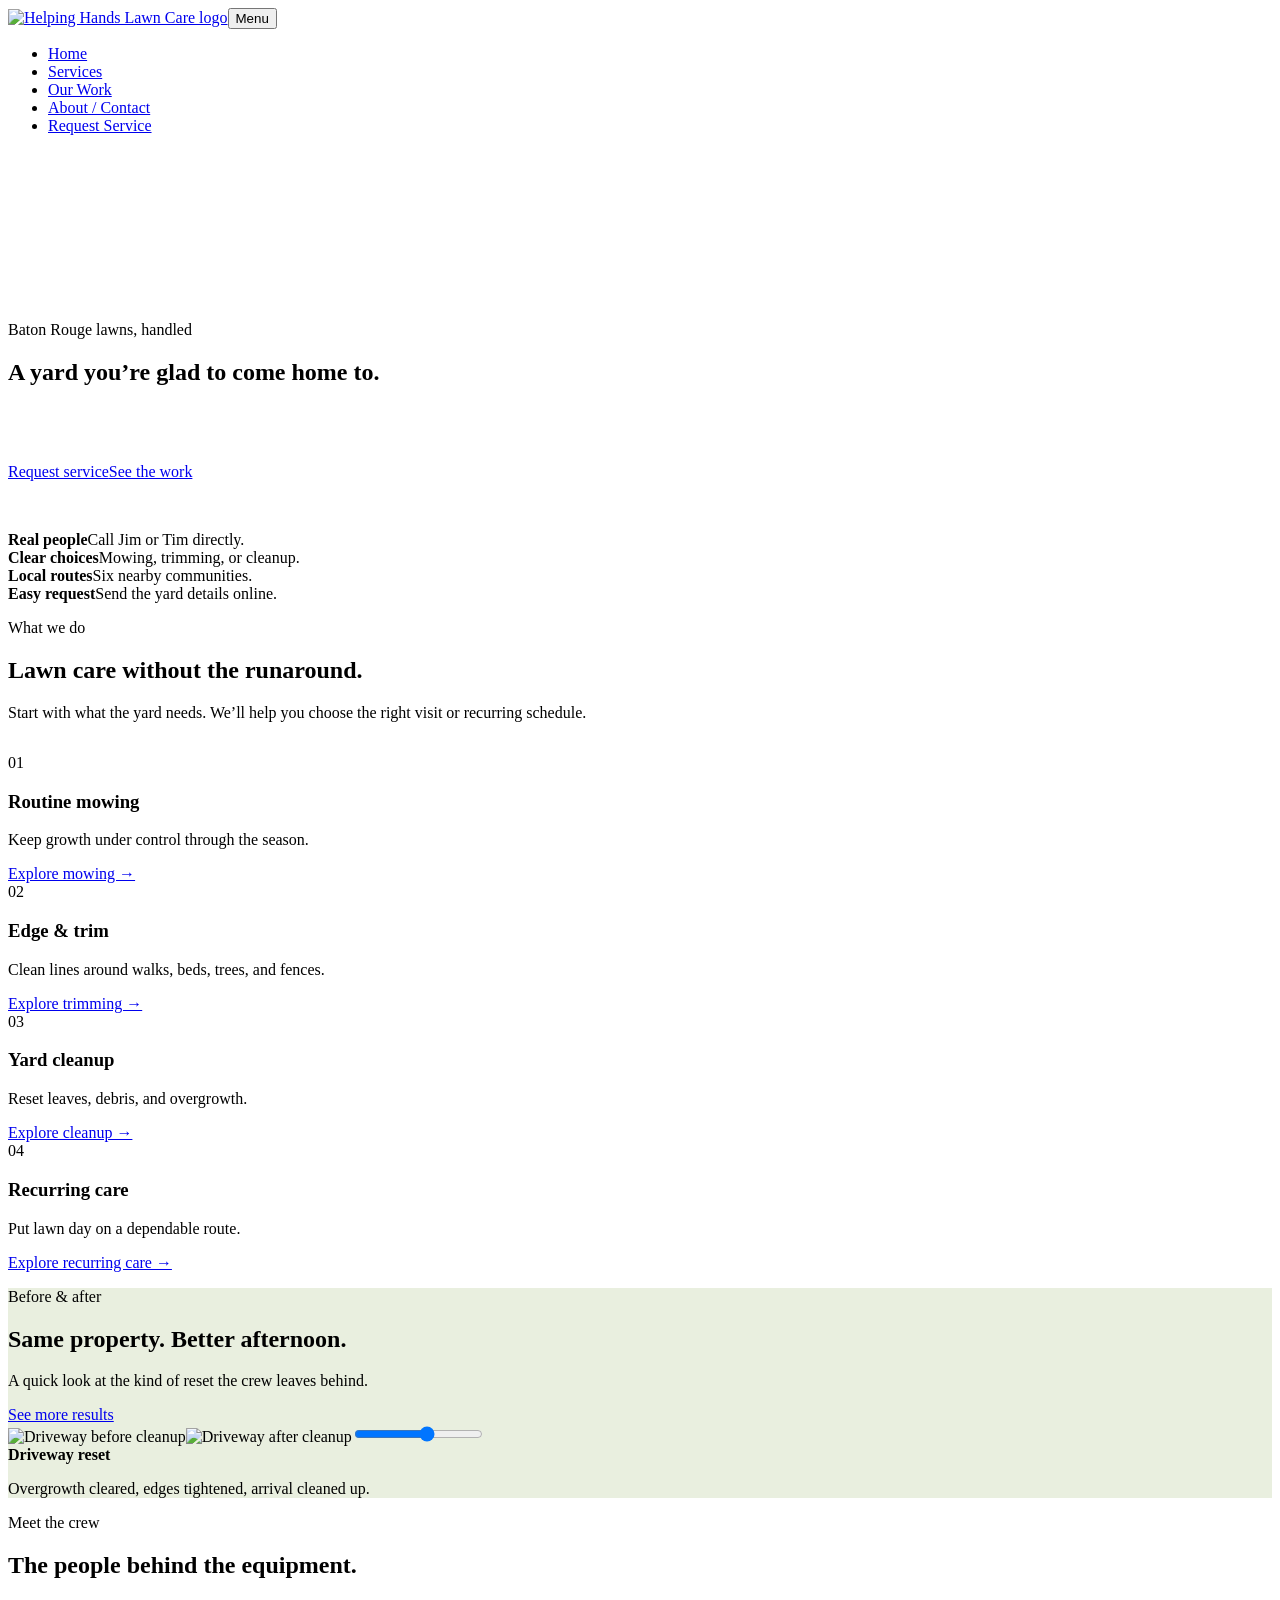
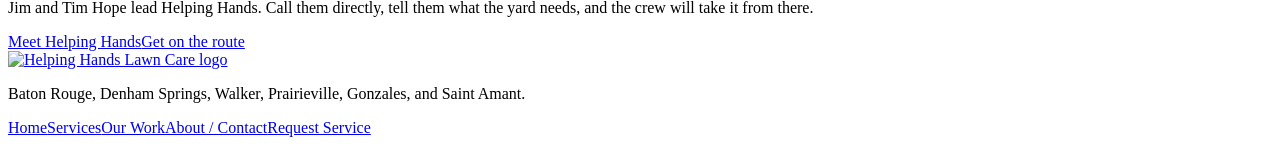
==== commit d1c5c0b6: "feat: convert Helping Hands home to multipage layout" ====
--- a/index.html
+++ b/index.html
@@ -1,683 +1,7 @@
-<!doctype html>
-<html lang="en">
-<head>
-  <meta charset="utf-8">
-  <meta name="viewport" content="width=device-width, initial-scale=1">
-  <meta name="description" content="Helping Hands Lawn Care serves Baton Rouge and surrounding communities with dependable mowing, edging, cleanup, and recurring lawn care.">
-  <title>Helping Hands Lawn Care | Baton Rouge Area</title>
-  <link rel="icon" href="assets/logo.png">
-  <link rel="preconnect" href="https://fonts.googleapis.com">
-  <link rel="preconnect" href="https://fonts.gstatic.com" crossorigin>
-  <link href="https://fonts.googleapis.com/css2?family=DM+Sans:wght@400;500;600;700&family=Sora:wght@500;600;700;800&display=swap" rel="stylesheet">
-  <style>
-    :root { --ink:#09251a; --forest:#0d4028; --leaf:#267947; --lime:#c9f24f; --cream:#f5f1e7; --sand:#e9e0cb; --orange:#ff8a3d; --sky:#bde6ef; --white:#fffdf7; --muted:#56645b; --line:rgba(9,37,26,.14); --radius:1.75rem; --shadow:0 22px 60px rgba(9,37,26,.14); }
-    * { box-sizing:border-box; }
-    html { scroll-behavior:smooth; }
-    body { margin:0; color:var(--ink); background:var(--cream); font-family:"DM Sans",sans-serif; line-height:1.55; }
-    a { color:inherit; }
-    img { max-width:100%; display:block; }
-    button,input,select,textarea { font:inherit; }
-    :focus-visible { outline:3px solid var(--lime); outline-offset:4px; }
-    .wrap { width:min(1160px,calc(100% - 2.5rem)); margin:auto; }
-    .eyebrow { color:var(--leaf); font-size:.76rem; font-weight:700; letter-spacing:.16em; text-transform:uppercase; }
-    h1,h2,h3,p { margin-top:0; }
-    h1,h2 { font-family:"Sora","DM Sans",sans-serif; letter-spacing:-.055em; line-height:.98; }
-    h2 { font-size:clamp(2.15rem,4vw,4rem); max-width:13ch; margin:.45rem 0 1.1rem; }
-    .section { padding:clamp(4.8rem,9vw,8rem) 0; }
-    .section-intro { display:grid; grid-template-columns:minmax(0,1fr) minmax(18rem,.7fr); align-items:end; gap:2rem; margin-bottom:3rem; }
-    .section-intro p:last-child { color:var(--muted); max-width:35rem; margin:0; }
-    .btn { align-items:center; border:1px solid transparent; border-radius:999px; cursor:pointer; display:inline-flex; font-size:.9rem; font-weight:700; gap:.55rem; justify-content:center; padding:.9rem 1.35rem; text-decoration:none; transition:transform .2s ease,background .2s ease,border-color .2s ease; }
-    .btn:hover { transform:translateY(-2px); }
-    .btn-primary { background:var(--lime); color:var(--ink); box-shadow:0 5px 0 #90b434; }
-    .btn-primary:hover { background:#c9ed64; }
-    .btn-light { background:var(--white); color:var(--ink); }
-    .btn-ghost { border-color:rgba(255,255,255,.45); color:var(--white); }
-    .btn-ghost:hover { background:rgba(255,255,255,.12); }
-    .site-header { background:rgba(16,39,28,.94); backdrop-filter:blur(18px); border-bottom:1px solid rgba(255,255,255,.12); color:var(--white); left:0; position:fixed; right:0; top:0; z-index:20; }
-    .nav { align-items:center; display:flex; height:104px; justify-content:space-between; }
-    .brand { align-items:center; display:flex; font-weight:700; gap:.7rem; letter-spacing:.01em; text-decoration:none; }
-    .brand img { border-radius:.5rem; height:88px; object-fit:contain; width:auto; }
-    .brand span { color:var(--lime); font-size:1.15rem; }
-    .nav-links { align-items:center; display:flex; gap:1.45rem; list-style:none; margin:0; padding:0; }
-    .nav-links a { color:rgba(255,255,255,.78); font-size:.82rem; font-weight:700; text-decoration:none; }
-    .nav-links a:hover { color:var(--lime); }
-    .nav-toggle { background:transparent; border:0; color:var(--white); display:none; font-weight:700; padding:.6rem; }
-    .hero { background:var(--ink); color:var(--white); min-height:760px; overflow:hidden; padding:168px 0 72px; position:relative; }
-    .hero::before { background:radial-gradient(circle at 12% 20%,rgba(184,224,75,.2),transparent 25rem),radial-gradient(circle at 82% 20%,rgba(212,164,66,.18),transparent 21rem); content:""; inset:0; pointer-events:none; position:absolute; }
-    .hero-grid { align-items:center; display:grid; gap:3rem; grid-template-columns:1fr .95fr; min-height:546px; position:relative; }
-    .hero-copy { max-width:41rem; }
-    .hero .eyebrow { color:var(--lime); }
-    .hero h1 { font-size:clamp(3.35rem,6vw,6rem); margin:.75rem 0 1.35rem; }
-
-    .hero-copy > p { color:rgba(255,255,255,.76); font-size:clamp(1rem,1.5vw,1.18rem); max-width:34rem; }
-    .hero-actions { display:flex; flex-wrap:wrap; gap:.8rem; margin-top:2rem; }
-    .service-area { color:rgba(255,255,255,.64); font-size:.84rem; margin-top:1.35rem; }
-    .hero-photo { border-radius:var(--radius); box-shadow:0 24px 70px rgba(0,0,0,.3); overflow:hidden; position:relative; }
-    .hero-photo::after { border:1px solid rgba(255,255,255,.32); border-radius:inherit; content:""; inset:14px; pointer-events:none; position:absolute; }
-    .hero-photo img { aspect-ratio:4/4.5; object-fit:cover; width:100%; }
-    .hero-note { background:var(--lime); bottom:1.8rem; color:var(--ink); font-size:.8rem; font-weight:700; padding:.7rem 1rem; position:absolute; right:-.35rem; transform:rotate(-5deg); }
-    .trust { background:var(--forest); color:var(--white); }
-    .trust-grid { display:grid; grid-template-columns:repeat(4,1fr); }
-    .trust-item { border-left:1px solid rgba(255,255,255,.16); font-size:.86rem; padding:1.2rem 1.5rem; }
-    .trust-item:first-child { border-left:0; }
-    .trust-item strong { color:var(--lime); display:block; font-size:1rem; }
-    .services { background:var(--white); }
-    .services-grid { display:grid; gap:1rem; grid-template-columns:repeat(4,1fr); }
-    .service-card { background:var(--cream); border:1px solid var(--line); border-radius:var(--radius); display:flex; flex-direction:column; min-height:265px; padding:1.45rem; transition:transform .25s ease,box-shadow .25s ease; }
-    .service-card:hover { box-shadow:var(--shadow); transform:translateY(-7px); }
-    .number { align-items:center; background:var(--leaf); border-radius:50%; color:var(--white); display:inline-flex; font-size:.76rem; font-weight:700; height:34px; justify-content:center; width:34px; }
-    .service-card h3 { font-family:"Playfair Display",Georgia,serif; font-size:1.48rem; line-height:1.1; margin:1.5rem 0 .7rem; }
-    .service-card p { color:var(--muted); font-size:.91rem; }
-    .service-card a { color:var(--leaf); font-size:.83rem; font-weight:700; margin-top:auto; text-decoration:none; }
-    .proof { background:#e9efdf; }
-    .gallery { display:grid; gap:1rem; grid-template-columns:1.15fr .85fr .85fr; grid-template-rows:205px 205px; }
-    .gallery figure { border-radius:var(--radius); margin:0; overflow:hidden; position:relative; }
-    .gallery figure:first-child { grid-row:span 2; }
-    .gallery img { height:100%; object-fit:cover; transition:transform .5s ease; width:100%; }
-    .gallery figure:hover img { transform:scale(1.06); }
-    .gallery figcaption { background:linear-gradient(transparent,rgba(0,0,0,.68)); bottom:0; color:var(--white); font-size:.82rem; font-weight:700; left:0; padding:2rem 1rem .9rem; position:absolute; right:0; }
-    .transformations { background:var(--white); }
-    .comparison-grid { display:grid; gap:1.4rem; grid-template-columns:repeat(2,minmax(0,1fr)); }
-    .comparison { background:var(--cream); border:1px solid var(--line); border-radius:var(--radius); box-shadow:0 12px 35px rgba(16,39,28,.08); margin:0; overflow:hidden; }
-    .comparison-stage { --reveal:58%; aspect-ratio:4/3; background:#d7dfcf; overflow:hidden; position:relative; }
-    .comparison-stage > img { height:100%; inset:0; object-fit:cover; position:absolute; width:100%; }
-    .comparison-stage > .comparison-after { clip-path:inset(0 calc(100% - var(--reveal)) 0 0); }
-    .comparison-front .comparison-stage > img { object-position:center 28%; }
-    .comparison-divider { background:var(--white); bottom:0; box-shadow:0 0 0 1px rgba(16,39,28,.16),0 0 18px rgba(0,0,0,.22); left:var(--reveal); pointer-events:none; position:absolute; top:0; transform:translateX(-50%); width:3px; z-index:3; }
-    .comparison-divider::after { background-color:var(--lime); background-image:url("data:image/svg+xml,%3Csvg xmlns='http://www.w3.org/2000/svg' viewBox='0 0 24 24' fill='none' stroke='%2309251a' stroke-width='2.4' stroke-linecap='round' stroke-linejoin='round'%3E%3Cpath d='M8 7 4 12l4 5'/%3E%3Cpath d='M16 7l4 5-4 5'/%3E%3C/svg%3E"); background-position:center; background-repeat:no-repeat; background-size:20px 20px; border:3px solid var(--white); border-radius:50%; content:""; height:42px; left:50%; position:absolute; top:50%; transform:translate(-50%,-50%); width:42px; }
-    .comparison-range { appearance:none; background:transparent; cursor:ew-resize; inset:0; margin:0; position:absolute; width:100%; z-index:5; }
-    .comparison-range:focus-visible { outline:3px solid var(--lime); outline-offset:-5px; }
-    .comparison-range::-webkit-slider-runnable-track { background:transparent; }
-    .comparison-range::-moz-range-track { background:transparent; }
-    .comparison-range::-webkit-slider-thumb { appearance:none; height:50px; width:50px; }
-    .comparison-range::-moz-range-thumb { background:transparent; border:0; height:50px; width:50px; }
-    .comparison-label { background:rgba(11,30,20,.82); border:1px solid rgba(255,255,255,.3); border-radius:999px; color:var(--white); font-size:.7rem; font-weight:700; letter-spacing:.1em; padding:.4rem .65rem; pointer-events:none; position:absolute; text-transform:uppercase; top:1rem; z-index:4; }
-    .comparison-label.before { right:1rem; }
-    .comparison-label.after { left:1rem; }
-    .comparison-copy { padding:1.2rem 1.3rem 1.35rem; }
-    .comparison-copy small { color:var(--leaf); font-size:.69rem; font-weight:700; letter-spacing:.13em; text-transform:uppercase; }
-    .comparison-copy h3 { font-family:"Playfair Display",Georgia,serif; font-size:1.55rem; margin:.25rem 0 .4rem; }
-    .comparison-copy p { color:var(--muted); font-size:.88rem; margin:0; }
-    .watch { background:var(--ink); color:var(--white); }
-    .watch .eyebrow { color:var(--lime); }
-    .watch .section-intro p:last-child { color:rgba(255,255,255,.68); }
-    .video-grid { display:grid; gap:1.4rem; grid-template-columns:repeat(2,1fr); }
-    .video-card { background:#183525; border:1px solid rgba(255,255,255,.14); border-radius:var(--radius); overflow:hidden; }
-    video { aspect-ratio:16/9; background:#000; display:block; object-fit:cover; width:100%; }
-    .video-copy { padding:1.2rem 1.35rem 1.45rem; }
-    .video-copy h3 { font-family:"Playfair Display",Georgia,serif; font-size:1.45rem; margin:0 0 .35rem; }
-    .video-copy p { color:rgba(255,255,255,.68); font-size:.9rem; margin:0; }
-    .team { background:var(--white); }
-    .team-layout { align-items:center; display:grid; gap:3.5rem; grid-template-columns:1.05fr .95fr; }
-    .team-collage { display:grid; gap:.8rem; grid-template-columns:1.5fr .85fr; grid-template-rows:1fr 1fr; min-height:520px; position:relative; }
-    .team-image { border-radius:var(--radius); margin:0; overflow:hidden; position:relative; }
-    .team-image.main { grid-row:1 / -1; }
-    .team-image img { height:100%; inset:0; object-fit:cover; position:absolute; width:100%; }
-    .team-image.main img { object-position:center 22%; }
-    .team-image span { background:var(--lime); bottom:1rem; color:var(--ink); font-size:.75rem; font-weight:700; left:1rem; padding:.55rem .8rem; position:absolute; }
-    .team-image.action img { object-position:center 28%; }
-    .team-image.action::after { border:1px solid rgba(255,255,255,.38); border-radius:calc(var(--radius) - .45rem); content:""; inset:.55rem; pointer-events:none; position:absolute; }
-    .team-copy > p:not(.eyebrow) { color:var(--muted); max-width:34rem; }
-    .team-cards { display:grid; gap:1rem; grid-template-columns:repeat(2,1fr); margin-top:2rem; }
-    .person { border:1px solid var(--line); border-radius:1rem; padding:1.25rem; }
-    .person small { color:var(--leaf); font-size:.72rem; font-weight:700; letter-spacing:.13em; text-transform:uppercase; }
-    .person h3 { font-family:"Playfair Display",Georgia,serif; font-size:1.65rem; margin:.25rem 0 .7rem; }
-    .person a { color:var(--ink); font-size:.9rem; font-weight:700; text-decoration:none; }
-    .person a:hover { color:var(--leaf); }
-    .request { background:var(--forest); color:var(--white); }
-    .request-grid { align-items:start; display:grid; gap:3rem; grid-template-columns:.85fr 1.15fr; }
-    .request .eyebrow { color:var(--lime); }
-    .request h2 { max-width:10ch; }
-    .request-copy > p:not(.eyebrow) { color:rgba(255,255,255,.69); max-width:30rem; }
-    .request-call { border-top:1px solid rgba(255,255,255,.22); margin-top:2rem; padding-top:1.3rem; }
-    .request-call a { color:var(--lime); font-size:1.2rem; font-weight:700; text-decoration:none; }
-    .form { background:var(--white); border-radius:var(--radius); color:var(--ink); padding:1.6rem; }
-    .form h3 { font-family:"Playfair Display",Georgia,serif; font-size:1.65rem; margin:0 0 .25rem; }
-    .form > p { color:var(--muted); font-size:.88rem; margin-bottom:1.25rem; }
-    .form-grid { display:grid; gap:.85rem; grid-template-columns:1fr 1fr; }
-    .field { display:grid; gap:.35rem; }
-    .field.full { grid-column:1 / -1; }
-    label { font-size:.77rem; font-weight:700; }
-    input,select,textarea { border:1px solid #cbd4c8; border-radius:.6rem; color:var(--ink); padding:.72rem .8rem; width:100%; }
-    textarea { min-height:92px; resize:vertical; }
-    .form button { border:0; margin-top:1rem; width:100%; }
-    .form button:disabled { cursor:wait; opacity:.72; transform:none; }
-    .form-honey { display:none; }
-    .form-message { color:var(--leaf); font-size:.88rem; font-weight:700; margin:.9rem 0 0; min-height:1.4em; }
-    .form-message.is-error { color:#b42318; }
-    footer { background:#0b1e14; color:rgba(255,255,255,.72); padding:2.6rem 0; }
-    .footer-grid { align-items:end; display:flex; gap:2rem; justify-content:space-between; }
-    .footer-grid p { font-size:.82rem; margin:0; max-width:34rem; }
-    .footer-links { display:flex; flex-wrap:wrap; gap:1rem; }
-    .footer-links a { color:var(--white); font-size:.82rem; font-weight:700; text-decoration:none; }
-    .call-fab { background:var(--lime); border-radius:999px; bottom:1.15rem; box-shadow:0 12px 28px rgba(16,39,28,.25); color:var(--ink); font-size:.84rem; font-weight:700; padding:.78rem 1rem; position:fixed; right:1.15rem; text-decoration:none; z-index:10; }
-    .mower-scene { --mower-duration:32s; bottom:0; height:170px; left:0; overflow:hidden; pointer-events:none; position:fixed; right:0; z-index:8; }
-    .mower-grass { bottom:0; height:43px; left:0; overflow:hidden; position:absolute; right:0; z-index:1; }
-    .mower-grass-ground { background:linear-gradient(90deg,#235f36,#348348 48%,#1d6b3e); bottom:0; height:8px; left:0; position:absolute; right:0; }
-    .mower-grass-segment { background-position:left bottom; background-repeat:repeat-x; bottom:5px; left:0; position:absolute; will-change:left,width; }
-    .mower-grass-cut { background-image:url("assets/grass-cut-sprite-v1.png"); background-size:256px 36px; height:36px; width:0; z-index:1; }
-    .mower-grass-uncut { background-image:url("assets/grass-uncut-sprite-v1.png"); background-size:256px 36px; height:36px; right:0; z-index:2; }
-    .mower-runner { bottom:6px; left:0; position:absolute; transform:translateX(-236px); width:220px; will-change:transform; z-index:2; }
-    .mower-direction { transform-origin:center; will-change:transform; }
-    .mower-bob { animation:mower-bob .64s ease-in-out infinite; position:relative; }
-    .mower-pose { filter:drop-shadow(0 7px 6px rgba(6,25,16,.28)); image-rendering:pixelated; left:0; opacity:0; position:absolute; top:0; width:100%; }
-    .mower-pose-mow-1 { opacity:1; position:relative; }
-    .mower-runner:not([data-frame="mow-1"]) .mower-pose-mow-1 { opacity:0; }
-    .mower-runner[data-frame="mow-2"] .mower-pose-mow-2,
-    .mower-runner[data-frame="mow-3"] .mower-pose-mow-3,
-    .mower-runner[data-frame="mow-4"] .mower-pose-mow-4,
-    .mower-runner[data-frame="thumb-start"] .mower-pose-thumb-start,
-    .mower-runner[data-frame="thumb-1"] .mower-pose-thumb-1,
-    .mower-runner[data-frame="thumb-mid"] .mower-pose-thumb-mid,
-    .mower-runner[data-frame="thumb-2"] .mower-pose-thumb-2,
-    .mower-runner[data-frame="thumb-full"] .mower-pose-thumb-full { opacity:1; }
-    .mower-runner:not([data-pose="cutting"]) .mower-bob { animation-play-state:paused; }
-    .mower-scene[data-motion="parked"] .mower-runner { transform:translateX(18px); }
-    .mower-scene[data-motion="parked"] .mower-direction { transform:scaleX(1); }
-    .mower-scene[data-motion="parked"] .mower-bob { animation:none; }
-    .mower-scene[data-motion="parked"] .mower-grass-cut { width:14%; }
-    .mower-scene[data-motion="parked"] .mower-grass-uncut { left:14%; }
-    @keyframes mower-bob { 0%,100% { transform:translateY(0) rotate(-.3deg); } 50% { transform:translateY(2px) rotate(.3deg); } }
-
-    /* Modern neighborhood crew refresh */
-    body { background:var(--cream); }
-    h3,.service-card h3,.video-copy h3,.comparison-copy h3,.person h3,.form h3 { font-family:"Sora","DM Sans",sans-serif; letter-spacing:-.035em; }
-    h2 { font-size:clamp(2.35rem,4.8vw,4.65rem); max-width:14ch; }
-    .eyebrow { align-items:center; display:flex; gap:.55rem; letter-spacing:.12em; }
-    .eyebrow::before { background:var(--orange); border-radius:999px; content:""; height:.55rem; width:.55rem; }
-    .section { overflow:hidden; position:relative; }
-    .section-shape { background:var(--lime); border-radius:55% 45% 48% 52%; height:180px; opacity:.24; pointer-events:none; position:absolute; right:-95px; top:48px; transform:rotate(18deg); width:180px; }
-    .btn { font-size:.84rem; letter-spacing:.02em; padding:.92rem 1.35rem; }
-    .btn-primary { background:var(--lime); box-shadow:0 5px 0 #7da629; }
-    .btn-primary:hover { background:#d8fa72; transform:translateY(-3px) rotate(-1deg); }
-    .site-header { background:rgba(9,37,26,.9); border:1px solid rgba(255,255,255,.14); border-radius:999px; box-shadow:0 16px 45px rgba(9,37,26,.2); left:50%; right:auto; top:14px; transform:translateX(-50%); width:min(1160px,calc(100% - 2rem)); }
-    .nav { height:78px; padding:0 1rem 0 .75rem; width:100%; }
-    .brand img { border-radius:.7rem; height:62px; }
-    .brand span { font-family:"Sora","DM Sans",sans-serif; font-size:1.02rem; }
-    .nav-links { background:rgba(255,255,255,.08); border:1px solid rgba(255,255,255,.08); border-radius:999px; gap:.2rem; padding:.35rem; }
-    .nav-links a { border-radius:999px; display:block; padding:.45rem .75rem; }
-    .nav-links a:hover { background:rgba(201,242,79,.13); }
-    .hero { background:var(--ink); min-height:730px; padding:126px 0 72px; }
-    .hero::before { background:radial-gradient(circle at 10% 18%,rgba(201,242,79,.22),transparent 27rem),radial-gradient(circle at 88% 32%,rgba(255,138,61,.2),transparent 25rem),repeating-linear-gradient(110deg,transparent 0 54px,rgba(255,255,255,.025) 54px 56px); }
-    .hero-grid { gap:clamp(2rem,5vw,5rem); grid-template-columns:.92fr 1.08fr; }
-    .hero h1 { font-size:clamp(3.5rem,6.7vw,7rem); max-width:9ch; }
-    .hero-copy > p { max-width:31rem; }
-    .hero-visual { padding:1.25rem 0 2.5rem 1.25rem; position:relative; }
-    .hero-photo { border:1px solid rgba(255,255,255,.2); border-radius:2.35rem 2.35rem 6rem 2.35rem; transform:rotate(1.5deg); }
-    .hero-photo img { aspect-ratio:4/4.25; object-position:center 22%; }
-    .hero-photo::after { border-radius:1.6rem 1.6rem 5rem 1.6rem; }
-    .hero-note { background:var(--orange); bottom:1.6rem; border-radius:999px; right:1.2rem; transform:rotate(-3deg); }
-    .hero-badge { align-items:center; background:var(--white); border:5px solid var(--ink); border-radius:1.25rem; bottom:-.35rem; color:var(--ink); display:flex; font-family:"Sora","DM Sans",sans-serif; font-size:.78rem; font-weight:800; gap:.55rem; left:-.6rem; padding:.8rem 1rem; position:absolute; transform:rotate(-4deg); z-index:3; }
-    .hero-badge::before { background:var(--lime); border-radius:50%; content:""; height:.7rem; width:.7rem; }
-    .hero-metrics { display:flex; flex-wrap:wrap; gap:.55rem; list-style:none; margin:1.55rem 0 0; padding:0; }
-    .hero-metrics li { background:rgba(255,255,255,.08); border:1px solid rgba(255,255,255,.15); border-radius:999px; color:rgba(255,255,255,.82); font-size:.73rem; font-weight:700; padding:.48rem .75rem; }
-    .service-area { letter-spacing:.015em; }
-    .trust { background:var(--lime); color:var(--ink); padding:.72rem 0; }
-    .trust-grid { gap:.65rem; }
-    .trust-item { background:rgba(255,253,247,.58); border:0; border-radius:1rem; padding:1rem 1.1rem; }
-    .trust-item strong { color:var(--forest); font-family:"Sora","DM Sans",sans-serif; }
-    .services { background:var(--cream); }
-    .services-grid { gap:1.1rem; }
-    .service-card { background:var(--white); border:0; border-radius:1.5rem; box-shadow:0 10px 0 rgba(9,37,26,.08); min-height:285px; padding:1.5rem; }
-    .service-card:nth-child(2) { background:var(--sky); }
-    .service-card:nth-child(3) { background:#ffe0c8; }
-    .service-card:nth-child(4) { background:#e0edc0; }
-    .service-card:hover { box-shadow:0 18px 0 rgba(9,37,26,.1); transform:translateY(-8px) rotate(-.7deg); }
-    .number { background:var(--ink); }
-    .service-tag { border:1px solid rgba(9,37,26,.16); border-radius:999px; color:var(--leaf); display:inline-flex; font-size:.66rem; font-weight:800; letter-spacing:.08em; margin-left:auto; padding:.35rem .55rem; text-transform:uppercase; }
-    .service-head { align-items:center; display:flex; }
-    .service-card h3 { font-size:1.48rem; }
-    .proof { background:#e2efda; }
-    .gallery { gap:.8rem; grid-template-rows:230px 230px; }
-    .gallery figure { border:5px solid rgba(255,255,255,.72); border-radius:1.75rem; box-shadow:0 12px 32px rgba(9,37,26,.12); }
-    .gallery figure:nth-child(2) { transform:rotate(1deg); }
-    .gallery figure:nth-child(4) { transform:rotate(-1deg); }
-    .transformations { background:var(--cream); }
-    .comparison { border:0; border-radius:2rem; box-shadow:0 12px 0 rgba(9,37,26,.09); }
-    .comparison-copy { background:var(--white); }
-    .watch { background:linear-gradient(145deg,#09251a,#123d2b 65%,#164933); }
-    .video-card { border:1px solid rgba(255,255,255,.13); border-radius:2rem; box-shadow:0 18px 45px rgba(0,0,0,.18); }
-    .team { background:var(--white); }
-    .team-collage { transform:rotate(-.6deg); }
-    .team-image { border:5px solid var(--cream); box-shadow:0 16px 34px rgba(9,37,26,.12); }
-    .team-image.main { border-radius:2rem 2rem 2rem 5rem; }
-    .person { background:var(--cream); border:0; border-radius:1.25rem; }
-    .request { background:var(--orange); color:var(--ink); }
-    .request .eyebrow { color:var(--ink); }
-    .request .eyebrow::before { background:var(--forest); }
-    .request-copy > p:not(.eyebrow) { color:rgba(9,37,26,.74); }
-    .request-call { border-color:rgba(9,37,26,.2); }
-    .request-call a { color:var(--ink); }
-    .form { border:1px solid rgba(9,37,26,.1); border-radius:2rem; box-shadow:10px 10px 0 var(--ink); padding:1.8rem; }
-    input,select,textarea { background:#fffefb; border:1px solid rgba(9,37,26,.2); border-radius:.9rem; }
-    footer { background:#061910; }
-    .call-fab { border:2px solid var(--ink); box-shadow:5px 5px 0 var(--ink); }
-    .reveal { opacity:0; transform:translateY(20px); transition:opacity .65s ease,transform .65s ease; }
-    .reveal.is-visible { opacity:1; transform:none; }
-
-    /* Background video treatment: hero + crew-at-work sections */
-    .bg-video-wrap { inset:0; overflow:hidden; position:absolute; z-index:0; }
-    .bg-video { height:100%; left:50%; min-height:100%; min-width:100%; object-fit:cover; position:absolute; top:50%; transform:translate(-50%,-50%); width:100%; }
-    .hero .bg-video { opacity:.28; }
-    .watch .bg-video { opacity:.32; }
-    .hero::before { z-index:1; }
-    .hero-grid { z-index:2; }
-    .watch { overflow:hidden; position:relative; }
-    .watch::before { background:linear-gradient(180deg,rgba(9,37,26,.35),rgba(9,37,26,.82) 85%); content:""; inset:0; pointer-events:none; position:absolute; z-index:1; }
-    .watch .wrap { position:relative; z-index:2; }
-    @media (prefers-reduced-motion:reduce) { .bg-video { display:none; } }
-    @media (max-width:850px) { .nav-links { background:var(--ink); border-radius:1.25rem; display:none; left:-1px; padding:1rem; position:absolute; right:-1px; top:84px; } .nav-links.open { display:grid; gap:.25rem; } .nav-cta { display:none; } .nav-toggle { display:block; } .hero-grid,.team-layout,.request-grid { grid-template-columns:1fr; } .hero { min-height:auto; } .hero-copy { max-width:46rem; } .hero-visual { margin:auto; max-width:500px; padding-left:1rem; width:90%; } .hero-photo { margin:auto; max-width:none; width:100%; } .trust-grid,.services-grid { grid-template-columns:repeat(2,1fr); } .section-intro { grid-template-columns:1fr; } .team-collage { min-height:500px; } }
-    @media (max-width:620px) { .wrap { width:min(100% - 1.5rem,1160px); } .site-header { width:calc(100% - 1rem); } .hero { padding-top:125px; } .hero h1 { font-size:3.25rem; } .hero-visual { padding-left:.5rem; width:100%; } .hero-badge { bottom:.25rem; left:-.25rem; } .trust-grid,.services-grid,.video-grid,.team-cards,.form-grid,.comparison-grid { grid-template-columns:1fr; } .trust-item { border:0; } .gallery { grid-template-columns:1fr 1fr; grid-template-rows:210px 145px 145px; } .gallery figure:first-child { grid-column:span 2; grid-row:auto; } .team-collage { grid-template-columns:1fr 1fr; grid-template-rows:350px 175px; min-height:0; } .team-image.main { grid-column:1 / -1; grid-row:auto; } .team-image.action { min-height:175px; } .footer-grid { align-items:flex-start; flex-direction:column; } .call-fab { bottom:.8rem; right:.8rem; } .mower-scene { height:118px; } .mower-runner { bottom:4px; width:150px; } .mower-grass { height:32px; } .mower-grass-segment { bottom:4px; } .mower-grass-cut { background-size:192px 27px; height:27px; } .mower-grass-uncut { background-size:192px 27px; height:27px; } }
-    @media (prefers-reduced-motion:reduce) { html { scroll-behavior:auto; } *,*::before,*::after { animation-duration:.01ms !important; scroll-behavior:auto !important; transition-duration:.01ms !important; } .reveal { opacity:1; transform:none; } .mower-runner { transform:translateX(18px) !important; } .mower-grass-cut { width:14% !important; } .mower-grass-uncut { left:14% !important; } }
-
-    /* Balanced electric-lime neon theme */
-    :root {
-      --neon-lime:#d9ff57;
-      --neon-mint:#55f6bd;
-      --night:#05150f;
-      --night-soft:#092119;
-      --panel:#0c2a1d;
-      --panel-bright:#123824;
-      --neon-line:rgba(217,255,87,.38);
-      --neon-line-soft:rgba(85,246,189,.2);
-      --neon-text:#f6f9ed;
-      --neon-muted:#afc6b8;
-      --neon-glow:0 0 0 1px rgba(217,255,87,.18),0 0 22px rgba(217,255,87,.13),0 18px 48px rgba(0,0,0,.28);
-    }
-    body {
-      background:
-        radial-gradient(circle at 8% 12%,rgba(85,246,189,.08),transparent 28rem),
-        radial-gradient(circle at 92% 48%,rgba(217,255,87,.07),transparent 32rem),
-        var(--night);
-      color:var(--neon-text);
-    }
-    h1,h2 { text-shadow:0 0 24px rgba(217,255,87,.1); }
-    .eyebrow { color:var(--neon-lime); text-shadow:0 0 13px rgba(217,255,87,.35); }
-    .eyebrow::before {
-      background:var(--neon-lime);
-      box-shadow:0 0 6px var(--neon-lime),0 0 18px rgba(217,255,87,.78);
-    }
-    .site-header {
-      background:rgba(5,21,15,.86);
-      border-color:rgba(217,255,87,.34);
-      box-shadow:0 0 0 1px rgba(85,246,189,.08),0 0 28px rgba(217,255,87,.13),0 18px 48px rgba(0,0,0,.38);
-    }
-    .brand span { text-shadow:0 0 14px rgba(217,255,87,.38); }
-    .nav-links {
-      background:rgba(217,255,87,.05);
-      border-color:rgba(217,255,87,.13);
-    }
-    .nav-links a:hover { box-shadow:inset 0 0 18px rgba(217,255,87,.08),0 0 14px rgba(217,255,87,.08); }
-    .btn {
-      transition:transform .2s ease,background .2s ease,border-color .2s ease,box-shadow .25s ease,filter .25s ease;
-    }
-    .btn-primary {
-      background:var(--neon-lime);
-      box-shadow:0 0 0 1px rgba(255,255,255,.34),0 0 12px rgba(217,255,87,.72),0 0 34px rgba(217,255,87,.32),0 5px 0 #75931d;
-    }
-    .btn-primary:hover {
-      background:#e4ff87;
-      box-shadow:0 0 0 1px rgba(255,255,255,.5),0 0 18px rgba(217,255,87,.9),0 0 46px rgba(217,255,87,.4),0 5px 0 #75931d;
-      filter:saturate(1.08);
-    }
-    .btn-ghost {
-      background:rgba(5,21,15,.28);
-      border-color:rgba(217,255,87,.42);
-      box-shadow:inset 0 0 16px rgba(217,255,87,.04),0 0 14px rgba(217,255,87,.08);
-    }
-    .hero {
-      background:
-        radial-gradient(circle at 13% 22%,rgba(217,255,87,.16),transparent 28rem),
-        radial-gradient(circle at 83% 38%,rgba(85,246,189,.11),transparent 26rem),
-        #04140e;
-    }
-    .hero::before { opacity:.62; }
-    .hero-photo {
-      border-color:rgba(217,255,87,.42);
-      box-shadow:0 0 0 1px rgba(85,246,189,.08),0 0 28px rgba(217,255,87,.16),0 28px 80px rgba(0,0,0,.46);
-    }
-    .hero-photo::after { border-color:rgba(217,255,87,.34); box-shadow:inset 0 0 24px rgba(217,255,87,.06); }
-    .hero-note,.team-image span {
-      background:var(--neon-lime);
-      box-shadow:0 0 18px rgba(217,255,87,.58);
-    }
-    .hero-badge {
-      background:rgba(7,28,19,.94);
-      border-color:var(--night);
-      color:var(--neon-text);
-      box-shadow:0 0 0 1px rgba(217,255,87,.3),0 0 22px rgba(217,255,87,.16);
-    }
-    .hero-metrics li { border-color:rgba(217,255,87,.2); background:rgba(217,255,87,.045); }
-    .trust {
-      background:linear-gradient(90deg,#0b291c,#0d3521 50%,#0b291c);
-      border-bottom:1px solid rgba(217,255,87,.16);
-      border-top:1px solid rgba(217,255,87,.14);
-      box-shadow:0 0 30px rgba(217,255,87,.06);
-    }
-    .trust-item { border-color:rgba(217,255,87,.16); }
-    .services,.proof,.transformations,.team,.request {
-      background:
-        radial-gradient(circle at 92% 12%,rgba(217,255,87,.075),transparent 23rem),
-        radial-gradient(circle at 8% 82%,rgba(85,246,189,.05),transparent 28rem),
-        var(--night-soft);
-      color:var(--neon-text);
-    }
-    .proof,.team { background-color:#071a12; }
-    .section-intro p:last-child,.team-copy > p:not(.eyebrow),.service-card p,.comparison-copy p {
-      color:var(--neon-muted);
-    }
-    .section-shape {
-      background:var(--neon-lime);
-      filter:blur(5px);
-      opacity:.1;
-      box-shadow:0 0 55px rgba(217,255,87,.35);
-    }
-    .section::after {
-      animation:neon-drift 9s ease-in-out infinite alternate;
-      background:radial-gradient(circle,rgba(85,246,189,.11),transparent 66%);
-      border-radius:50%;
-      content:"";
-      height:19rem;
-      left:-11rem;
-      pointer-events:none;
-      position:absolute;
-      top:18%;
-      width:19rem;
-      z-index:0;
-    }
-    .section > .wrap { position:relative; z-index:1; }
-    .services-grid .service-card,.comparison,.person,.form {
-      background:linear-gradient(145deg,rgba(18,56,36,.96),rgba(7,28,19,.96));
-      border-color:var(--neon-line);
-      box-shadow:var(--neon-glow);
-      color:var(--neon-text);
-    }
-    .service-card:hover,.comparison:hover,.person:hover {
-      border-color:rgba(217,255,87,.7);
-      box-shadow:0 0 0 1px rgba(217,255,87,.3),0 0 28px rgba(217,255,87,.2),0 24px 54px rgba(0,0,0,.36);
-    }
-    .service-card a,.comparison-copy small,.person small { color:var(--neon-lime); }
-    .number {
-      background:var(--neon-lime);
-      color:var(--night);
-      box-shadow:0 0 16px rgba(217,255,87,.55);
-    }
-    .service-tag {
-      background:rgba(85,246,189,.07);
-      border-color:rgba(85,246,189,.2);
-      color:var(--neon-mint);
-    }
-    .gallery figure,.team-image {
-      border:1px solid rgba(217,255,87,.28);
-      box-shadow:0 0 20px rgba(217,255,87,.09),0 18px 40px rgba(0,0,0,.3);
-    }
-    .gallery figure:hover,.team-image:hover { border-color:rgba(217,255,87,.58); box-shadow:0 0 28px rgba(217,255,87,.16),0 22px 48px rgba(0,0,0,.36); }
-    .comparison-stage { background:#06150f; }
-    .comparison-divider {
-      background:var(--neon-lime);
-      box-shadow:0 0 7px var(--neon-lime),0 0 20px rgba(217,255,87,.6);
-    }
-    .comparison-divider::after {
-      background-color:var(--night);
-      background-image:url("data:image/svg+xml,%3Csvg xmlns='http://www.w3.org/2000/svg' viewBox='0 0 24 24' fill='none' stroke='%23d9ff57' stroke-width='2.4' stroke-linecap='round' stroke-linejoin='round'%3E%3Cpath d='M8 7 4 12l4 5'/%3E%3Cpath d='M16 7l4 5-4 5'/%3E%3C/svg%3E");
-      background-position:center;
-      background-repeat:no-repeat;
-      background-size:20px 20px;
-      border-color:var(--neon-lime);
-      box-shadow:0 0 18px rgba(217,255,87,.58);
-    }
-    .watch {
-      background:
-        radial-gradient(circle at 75% 20%,rgba(85,246,189,.1),transparent 28rem),
-        #03120c;
-    }
-    .video-card {
-      background:linear-gradient(145deg,#123824,#071d14);
-      border-color:rgba(217,255,87,.42);
-      box-shadow:0 0 0 1px rgba(85,246,189,.08),0 0 26px rgba(217,255,87,.14),0 22px 52px rgba(0,0,0,.4);
-      transition:border-color .25s ease,box-shadow .25s ease,transform .25s ease;
-    }
-    .video-card:hover {
-      border-color:rgba(217,255,87,.72);
-      box-shadow:0 0 0 1px rgba(217,255,87,.25),0 0 34px rgba(217,255,87,.22),0 26px 58px rgba(0,0,0,.45);
-      transform:translateY(-4px);
-    }
-    .video-card video { border-bottom:1px solid rgba(217,255,87,.24); }
-    .person a,.request-call a { color:var(--neon-lime); text-shadow:0 0 12px rgba(217,255,87,.24); }
-    .form > p,.video-copy p,.request-copy > p:not(.eyebrow) { color:var(--neon-muted); }
-    label { color:#dce9df; }
-    input,select,textarea {
-      background:rgba(3,18,12,.78);
-      border-color:rgba(217,255,87,.26);
-      color:var(--neon-text);
-      outline:none;
-      transition:border-color .2s ease,box-shadow .2s ease,background .2s ease;
-    }
-    input::placeholder,textarea::placeholder { color:#82998a; }
-    input:focus,select:focus,textarea:focus {
-      background:rgba(4,24,16,.96);
-      border-color:var(--neon-lime);
-      box-shadow:0 0 0 3px rgba(217,255,87,.1),0 0 20px rgba(217,255,87,.12);
-    }
-    select option { background:#092119; color:var(--neon-text); }
-    .form-message { color:var(--neon-mint); }
-    footer {
-      background:#020d08;
-      border-top:1px solid rgba(217,255,87,.18);
-      box-shadow:0 -12px 36px rgba(217,255,87,.04);
-    }
-    .call-fab {
-      background:var(--neon-lime);
-      border:1px solid rgba(255,255,255,.38);
-      box-shadow:0 0 12px rgba(217,255,87,.7),0 0 34px rgba(217,255,87,.3),0 14px 30px rgba(0,0,0,.38);
-    }
-    .mower-grass-ground { box-shadow:0 0 12px rgba(85,246,189,.45); }
-    @keyframes neon-drift {
-      from { opacity:.45; transform:translate3d(0,-12px,0) scale(.92); }
-      to { opacity:.82; transform:translate3d(70px,36px,0) scale(1.12); }
-    }
-    @media (max-width:620px) {
-      .site-header { box-shadow:0 0 18px rgba(217,255,87,.1),0 12px 34px rgba(0,0,0,.34); }
-      .service-card,.comparison,.person,.form,.video-card { box-shadow:0 0 0 1px rgba(217,255,87,.12),0 0 16px rgba(217,255,87,.08),0 14px 32px rgba(0,0,0,.3); }
-      .section::after { height:14rem; left:-10rem; width:14rem; }
-    }
-    @media (prefers-reduced-motion:reduce) {
-      .section::after { animation:none; transform:none; }
-      .service-card:hover,.comparison:hover,.person:hover,.video-card:hover { transform:none; }
-    }
-
-    /* Requested visual corrections: slider, hero alignment, orange gallery */
-    .comparison-range {
-      -webkit-appearance:none;
-      appearance:none;
-      background:transparent;
-      border:0;
-      border-radius:0;
-      box-shadow:none;
-    }
-    .comparison-range::-webkit-slider-runnable-track {
-      -webkit-appearance:none;
-      appearance:none;
-      background:transparent;
-      border:0;
-      box-shadow:none;
-      height:100%;
-    }
-    .comparison-range::-webkit-slider-thumb {
-      -webkit-appearance:none;
-      appearance:none;
-      background:transparent;
-      border:0;
-      border-radius:0;
-      box-shadow:none;
-      height:50px;
-      width:50px;
-    }
-    .comparison-range::-moz-range-track {
-      background:transparent;
-      border:0;
-      box-shadow:none;
-    }
-    .comparison-range::-moz-range-thumb {
-      appearance:none;
-      background:transparent;
-      border:0;
-      border-radius:0;
-      box-shadow:none;
-      height:50px;
-      width:50px;
-    }
-    .hero-photo,.hero-note,.hero-badge { transform:none; }
-    .gallery figure,
-    .gallery figure:nth-child(2),
-    .gallery figure:nth-child(4) {
-      border:2px solid rgba(255,122,47,.94);
-      box-shadow:0 0 8px rgba(255,122,47,.72),0 0 26px rgba(255,122,47,.38),0 18px 42px rgba(0,0,0,.34);
-      transform:none;
-    }
-    .gallery figure:hover,
-    .gallery figure:nth-child(2):hover,
-    .gallery figure:nth-child(4):hover {
-      border-color:#ff9a55;
-      box-shadow:0 0 12px rgba(255,122,47,.95),0 0 36px rgba(255,122,47,.55),0 22px 48px rgba(0,0,0,.4);
-    }
-
-    /* Fix: .comparison-copy sits on a white card, but the neon theme rules above
-       were still coloring its small/p text for a dark background, making the
-       caption text under each before/after photo very hard to read. */
-    .comparison-copy small { color:var(--leaf); }
-    .comparison-copy p { color:var(--muted); }
-
-    /* Fix: allow dragging the before/after slider from anywhere on the photo.
-       Native <input type="range"> touch handling only responds to touches that
-       land exactly on its (invisible) thumb, which is why it felt dead on mobile.
-       pan-y keeps vertical page scrolling working while our JS below handles
-       horizontal drags. */
-    .comparison-stage { touch-action:pan-y; }
-  </style>
-</head>
-<body>
-  <header class="site-header">
-    <nav class="nav wrap" aria-label="Main navigation">
-      <a class="brand" href="#top"><img src="assets/logo.png" alt="Helping Hands Lawn Care logo"><span>Helping <b>Hands</b></span></a>
-      <button class="nav-toggle" type="button" aria-expanded="false" aria-controls="nav-links">Menu</button>
-      <ul class="nav-links" id="nav-links">
-        <li><a href="#services">Services</a></li><li><a href="#work">Our Work</a></li><li><a href="#team">Our Team</a></li><li><a href="#request">Request Service</a></li>
-      </ul>
-      <a class="btn btn-primary nav-cta" href="tel:+12252539773">Call Tim</a>
-    </nav>
-  </header>
-
-  <main id="top">
-    <section class="hero">
-      <div class="bg-video-wrap" aria-hidden="true"><video class="bg-video" autoplay muted loop playsinline poster="assets/hero-bg-poster.jpg"><source src="assets/hero-bg.mp4" type="video/mp4"></video></div>
-      <div class="wrap hero-grid">
-        <div class="hero-copy reveal">
-          <p class="eyebrow">Baton Rouge lawns, handled</p>
-          <h1>A yard you’re glad to come home to.</h1>
-          <p>Mowing, edging, cleanup, and regular lawn care from a local crew you can call directly.</p>
-          <div class="hero-actions"><a class="btn btn-primary" href="#request">Request service</a><a class="btn btn-ghost" href="tel:+12252539773">Call Tim</a><a class="btn btn-ghost" href="tel:+12252055316">Call Jim</a></div>
-          <ul class="hero-metrics" aria-label="Available services"><li>Mow + trim</li><li>Yard cleanup</li><li>Weekly or bi-weekly</li></ul>
-          <p class="service-area">Baton Rouge · Denham Springs · Walker · Prairieville · Gonzales · Saint Amant</p>
-        </div>
-        <div class="hero-visual reveal"><div class="hero-photo"><img src="assets/crew-trimming.jpg" alt="Helping Hands crew member ready for trimming work"><span class="hero-note">Local crew. Real work.</span></div><div class="hero-badge">Serving the Baton Rouge area</div></div>
-      </div>
-    </section>
-
-    <section class="trust" aria-label="Business highlights"><div class="wrap trust-grid"><div class="trust-item"><strong>Real people</strong>Call Jim or Tim directly.</div><div class="trust-item"><strong>Clear choices</strong>Mowing, trimming, or cleanup.</div><div class="trust-item"><strong>Local routes</strong>Six nearby communities.</div><div class="trust-item"><strong>Easy request</strong>Send the yard details online.</div></div></section>
-
-    <section class="section services" id="services"><span class="section-shape" aria-hidden="true"></span><div class="wrap"><div class="section-intro reveal"><div><p class="eyebrow">What we do</p><h2>Cuts, cleanups, and regular routes.</h2></div><p>Tell us what the yard needs. We’ll talk through the property and set up the right visit.</p></div><div class="services-grid"><article class="service-card reveal"><div class="service-head"><span class="number">01</span><span class="service-tag">Weekly / bi-weekly</span></div><h3>Routine mowing</h3><p>Keep the grass tidy through the growing season without chasing your own schedule.</p><a href="#request">Request mowing →</a></article><article class="service-card reveal"><div class="service-head"><span class="number">02</span><span class="service-tag">Crisp finish</span></div><h3>Edge &amp; trim</h3><p>Clean lines around sidewalks, driveways, beds, trees, and fence lines.</p><a href="#request">Request trimming →</a></article><article class="service-card reveal"><div class="service-head"><span class="number">03</span><span class="service-tag">One-time reset</span></div><h3>Yard cleanup</h3><p>Clear leaves, debris, and overgrowth when the yard has gotten away from you.</p><a href="#request">Request cleanup →</a></article><article class="service-card reveal"><div class="service-head"><span class="number">04</span><span class="service-tag">Set schedule</span></div><h3>Recurring care</h3><p>Choose a regular route and take lawn day off your list.</p><a href="#request">Ask about a schedule →</a></article></div></div></section>
-
-    <section class="section proof" id="work"><div class="wrap"><div class="section-intro reveal"><div><p class="eyebrow">Real work</p><h2>See what the crew leaves behind.</h2></div><p>These are Helping Hands jobs around the Baton Rouge area, from the first walk-through to the final pass.</p></div><div class="gallery"><figure class="reveal"><img src="assets/work-house-gonzales.jpg" alt="Helping Hands client home in Gonzales with a freshly mowed lawn and edged driveway" loading="lazy"><figcaption>The final pass</figcaption></figure><figure class="reveal"><img src="assets/work-white-brick.jpg" alt="White brick home with a neatly trimmed lawn and driveway" loading="lazy"><figcaption>Curb appeal, done right</figcaption></figure><figure class="reveal"><img src="assets/work-04.jpg" alt="Freshly cut grass with crisp mowing lines" loading="lazy"><figcaption>Fresh cut</figcaption></figure><figure class="reveal"><img src="assets/work-03.jpg" alt="Close detail of clean lawn edging" loading="lazy"><figcaption>Edge work</figcaption></figure><figure class="reveal"><img src="assets/work-backyard-swings.jpg" alt="Manicured backyard with hanging chairs and patio seating" loading="lazy"><figcaption>Ready to enjoy</figcaption></figure></div></div></section>
-
-    <section class="section transformations" aria-labelledby="transformations-title"><span class="section-shape" aria-hidden="true"></span><div class="wrap"><div class="section-intro reveal"><div><p class="eyebrow">Before &amp; after</p><h2 id="transformations-title">Same property. Better afternoon.</h2></div><p>Drag each handle to compare the first look with the finished cut and cleanup.</p></div><div class="comparison-grid">
-      <article class="comparison reveal"><div class="comparison-stage"><img class="comparison-before" src="assets/transformation-driveway-before.jpg" alt="Driveway and front lawn before cleanup" loading="lazy"><img class="comparison-after" src="assets/transformation-driveway-after.jpg" alt="The same driveway and front lawn after Helping Hands service" loading="lazy"><span class="comparison-label before">Before</span><span class="comparison-label after">After</span><span class="comparison-divider" aria-hidden="true"></span><input class="comparison-range" type="range" min="0" max="100" value="58" aria-label="Reveal the finished driveway cleanup" aria-valuetext="58 percent after"></div><div class="comparison-copy"><small>Cleanup + finishing</small><h3>Driveway reset</h3><p>Overgrowth cleared, edges tightened, and the whole arrival cleaned up.</p></div></article>
-      <article class="comparison comparison-front reveal"><div class="comparison-stage"><img class="comparison-before" src="assets/transformation-front-before.jpg" alt="Tall front lawn before mowing" loading="lazy"><img class="comparison-after" src="assets/transformation-front-after.jpg" alt="The same front lawn neatly mowed after Helping Hands service" loading="lazy"><span class="comparison-label before">Before</span><span class="comparison-label after">After</span><span class="comparison-divider" aria-hidden="true"></span><input class="comparison-range" type="range" min="0" max="100" value="58" aria-label="Reveal the finished front lawn" aria-valuetext="58 percent after"></div><div class="comparison-copy"><small>Mow + edge</small><h3>Front-yard finish</h3><p>A full cut and careful cleanup that puts the home back in focus.</p></div></article>
-    </div></div></section>
-
-    <section class="section watch" id="watch"><div class="bg-video-wrap" aria-hidden="true"><video class="bg-video" autoplay muted loop playsinline poster="assets/watch-bg-poster.jpg"><source src="assets/watch-bg.mp4" type="video/mp4"></video></div><div class="wrap"><div class="section-intro reveal"><div><p class="eyebrow">Press play</p><h2>The crew at work.</h2></div><p>Watch a full cut and the finishing passes that pull the yard together.</p></div><div class="video-grid"><article class="video-card reveal"><video controls muted preload="metadata" playsinline poster="assets/video-mow-day-poster.jpg"><source src="assets/mow-day-upbeat.mp4" type="video/mp4">Your browser does not support this video.</video><div class="video-copy"><h3>Mow day</h3><p>A full cut with the finishing work that makes the lawn look pulled together.</p></div></article><article class="video-card reveal"><video controls muted preload="metadata" playsinline poster="assets/video-fresh-cut-poster.jpg"><source src="assets/fresh-cut-upbeat.mp4" type="video/mp4">Your browser does not support this video.</video><div class="video-copy"><h3>Fresh-cut results</h3><p>A look at the grass, lines, and cleanup after the crew is through.</p></div></article></div></div></section>
-
-    <section class="section team" id="team"><div class="wrap team-layout"><div class="team-collage reveal"><figure class="team-image main"><img src="assets/crew-team.jpg" alt="Three members of the Helping Hands crew standing with their lawn equipment" loading="lazy"><span>The Helping Hands crew</span></figure><figure class="team-image action"><img src="assets/crew-mowing.jpg" alt="Helping Hands crew member mowing a neighborhood lawn" loading="lazy"></figure><figure class="team-image action"><img src="assets/crew-trimming.jpg" alt="Helping Hands crew member ready for trimming work" loading="lazy"></figure></div><div class="team-copy reveal"><p class="eyebrow">Meet the crew</p><h2>The people behind the equipment.</h2><p>Jim and Tim Hope lead Helping Hands. Call them directly, tell them what the yard needs, and the crew will take it from there.</p><div class="team-cards"><article class="person"><small>Owner</small><h3>Jim Hope</h3><a href="tel:+12252055316">(225) 205-5316</a></article><article class="person"><small>Manager</small><h3>Tim Hope</h3><a href="tel:+12252539773">(225) 253-9773</a></article></div></div></div></section>
-
-    <section class="section request" id="request"><div class="wrap request-grid"><div class="request-copy reveal"><p class="eyebrow">Get on the route</p><h2>Show us the yard.</h2><p>Send the address and the work you have in mind. Call Tim if you’d rather talk it through.</p><div class="request-call"><small>Tim Hope, Manager</small><br><a href="tel:+12252539773">(225) 253-9773</a></div></div><form class="form reveal" id="service-form" action="https://formsubmit.co/thomasdbiz26@gmail.com" method="POST"><h3>Request service</h3><p>Send the basics and the team will follow up about timing and availability.</p><input class="form-honey" name="_honey" tabindex="-1" autocomplete="off" aria-hidden="true"><div class="form-grid"><div class="field"><label for="name">Your name</label><input id="name" name="name" required autocomplete="name"></div><div class="field"><label for="phone">Phone number</label><input id="phone" name="phone" required type="tel" autocomplete="tel"></div><div class="field full"><label for="address">Service address</label><input id="address" name="address" required autocomplete="street-address"></div><div class="field full"><label for="service">What do you need?</label><select id="service" name="service" required><option value="">Choose a service</option><option>Routine mowing</option><option>Edge and trim</option><option>Yard cleanup</option><option>Recurring care</option><option>Something else</option></select></div><div class="field full"><label for="notes">A few details</label><textarea id="notes" name="notes" placeholder="Gate access, lawn size, pets, or anything else the crew should know"></textarea></div></div><button class="btn btn-primary" type="submit">Send my request</button><p class="form-message" id="form-message" role="status" aria-live="polite"></p></form></div></section>
-  </main>
-
-  <footer><div class="wrap footer-grid"><div><a class="brand" href="#top"><img src="assets/logo.png" alt="Helping Hands Lawn Care logo"><span>Helping <b>Hands</b></span></a><p>Baton Rouge, Denham Springs, Walker, Prairieville, Gonzales, and Saint Amant.</p></div><div class="footer-links"><a href="tel:+12252055316">Jim: (225) 205-5316</a><a href="tel:+12252539773">Tim: (225) 253-9773</a><a href="#request">Request service</a></div></div></footer>
-  <div class="mower-scene" data-motion="mowing" aria-hidden="true">
-    <div class="mower-grass"><span class="mower-grass-ground"></span><span class="mower-grass-segment mower-grass-cut"></span><span class="mower-grass-segment mower-grass-uncut"></span></div>
-    <div class="mower-runner" data-pose="cutting" data-frame="mow-1"><div class="mower-direction"><div class="mower-bob"><img class="mower-pose mower-pose-mow-1" src="assets/mower-sprite-cutting-v1.png" alt=""><img class="mower-pose mower-pose-mow-2" src="assets/mower-sprite-mow-2-v1.png" alt=""><img class="mower-pose mower-pose-mow-3" src="assets/mower-sprite-mow-3-v1.png" alt=""><img class="mower-pose mower-pose-mow-4" src="assets/mower-sprite-mow-4-v1.png" alt=""><img class="mower-pose mower-pose-thumb-start" src="assets/mower-sprite-thumb-start-v1.png" alt=""><img class="mower-pose mower-pose-thumb-1" src="assets/mower-sprite-thumb-1-v1.png" alt=""><img class="mower-pose mower-pose-thumb-mid" src="assets/mower-sprite-thumb-mid-v1.png" alt=""><img class="mower-pose mower-pose-thumb-2" src="assets/mower-sprite-thumb-2-v1.png" alt=""><img class="mower-pose mower-pose-thumb-full" src="assets/mower-sprite-thumbs-v1.png" alt=""></div></div></div>
-  </div>
-  <a class="call-fab" href="tel:+12252539773" aria-label="Call Tim Hope at 225 253 9773">Call Tim</a>
-  <script>
-    const toggle = document.querySelector('.nav-toggle');
-    const menu = document.querySelector('.nav-links');
-    toggle.addEventListener('click', () => { const open = menu.classList.toggle('open'); toggle.setAttribute('aria-expanded', String(open)); });
-    menu.querySelectorAll('a').forEach(link => link.addEventListener('click', () => { menu.classList.remove('open'); toggle.setAttribute('aria-expanded', 'false'); }));
-    const reducedMotion = window.matchMedia('(prefers-reduced-motion: reduce)').matches;
-    if (!reducedMotion && 'IntersectionObserver' in window) { const observer = new IntersectionObserver(entries => entries.forEach(entry => { if (entry.isIntersecting) { entry.target.classList.add('is-visible'); observer.unobserve(entry.target); } }), { threshold:.12 }); document.querySelectorAll('.reveal').forEach(item => observer.observe(item)); } else { document.querySelectorAll('.reveal').forEach(item => item.classList.add('is-visible')); }
-    document.querySelectorAll('.comparison-stage').forEach(stage => {
-      const input = stage.querySelector('.comparison-range');
-      if (!input) return;
-      const setReveal = value => {
-        const clamped = Math.min(100, Math.max(0, Math.round(value)));
-        input.value = clamped;
-        stage.style.setProperty('--reveal', `${clamped}%`);
-        input.setAttribute('aria-valuetext', `${clamped} percent after`);
-      };
-      const revealFromClientX = clientX => {
-        const rect = stage.getBoundingClientRect();
-        return ((clientX - rect.left) / rect.width) * 100;
-      };
-      let dragging = false;
-      stage.addEventListener('pointerdown', event => {
-        dragging = true;
-        stage.setPointerCapture(event.pointerId);
-        setReveal(revealFromClientX(event.clientX));
-        event.preventDefault();
-      });
-      stage.addEventListener('pointermove', event => {
-        if (!dragging) return;
-        setReveal(revealFromClientX(event.clientX));
-      });
-      const endDrag = event => { dragging = false; try { stage.releasePointerCapture(event.pointerId); } catch (e) {} };
-      stage.addEventListener('pointerup', endDrag);
-      stage.addEventListener('pointercancel', endDrag);
-      input.addEventListener('input', () => setReveal(Number(input.value)));
-      setReveal(Number(input.value));
-    });
-  </script>
-  <script type="module">
-    import { getMowerFrame, getMowerMotionState } from './assets/mower-motion.mjs';
-    import { initServiceRequestForm } from './assets/service-request.mjs';
-    initServiceRequestForm(document.querySelector('#service-form'));
-    const mowerScene = document.querySelector('.mower-scene');
-    const mowerMotion = getMowerMotionState({ reducedMotion: window.matchMedia('(prefers-reduced-motion: reduce)').matches });
-    const mowerRunner = mowerScene.querySelector('.mower-runner');
-    const mowerDirection = mowerScene.querySelector('.mower-direction');
-    const mowerCutGrass = mowerScene.querySelector('.mower-grass-cut');
-    const mowerUncutGrass = mowerScene.querySelector('.mower-grass-uncut');
-    mowerScene.dataset.motion = mowerMotion.mode;
-    mowerScene.style.setProperty('--mower-duration', `${mowerMotion.durationSeconds}s`);
-    if (mowerMotion.mode === 'mowing') {
-      const startedAt = performance.now();
-      let mowerWidth = mowerRunner.getBoundingClientRect().width;
-      window.addEventListener('resize', () => { mowerWidth = mowerRunner.getBoundingClientRect().width; }, { passive:true });
-      const renderMower = now => {
-        const elapsedSeconds = (now - startedAt) / 1000;
-        const progress = (elapsedSeconds % mowerMotion.durationSeconds) / mowerMotion.durationSeconds;
-        const frame = getMowerFrame({ progress, elapsedSeconds, viewportWidth:window.innerWidth, mowerWidth });
-        mowerRunner.style.transform = `translate3d(${frame.x}px,0,0)`;
-        mowerRunner.dataset.pose = frame.pose;
-        mowerRunner.dataset.frame = frame.spriteFrame;
-        mowerDirection.style.transform = `scaleX(${frame.facing === 'right' ? 1 : -1})`;
-        const cutBoundary = frame.grassCutProgress * window.innerWidth;
-        mowerCutGrass.style.width = `${cutBoundary}px`;
-        mowerUncutGrass.style.left = `${cutBoundary}px`;
-        mowerUncutGrass.style.backgroundPositionX = `${-(cutBoundary % 256)}px`;
-        requestAnimationFrame(renderMower);
-      };
-      requestAnimationFrame(renderMower);
-    }
-  </script>
-</body>
-</html>
+<!doctype html><html lang="en"><head><meta charset="utf-8"><meta name="viewport" content="width=device-width,initial-scale=1"><meta name="description" content="Helping Hands Lawn Care serves Baton Rouge and surrounding communities with dependable mowing, edging, cleanup, and recurring lawn care."><title>Helping Hands Lawn Care | Baton Rouge Area</title><link rel="preconnect" href="https://fonts.googleapis.com"><link rel="preconnect" href="https://fonts.gstatic.com" crossorigin><link href="https://fonts.googleapis.com/css2?family=DM+Sans:wght@400;500;600;700;800&family=Sora:wght@600;700;800&display=swap" rel="stylesheet"><link rel="stylesheet" href="assets/site.css"></head><body><header class="site-header"><div class="wrap nav"><a class="brand" href="index.html" aria-label="Helping Hands Lawn Care home"><img class="brand-logo" src="https://raw.githubusercontent.com/Teddyjday94/Helping_hands/main/assets/logo.png" alt="Helping Hands Lawn Care logo"></a><button class="nav-toggle" aria-expanded="false" aria-controls="site-nav">Menu</button><ul class="nav-links" id="site-nav"><li><a data-page href="index.html">Home</a></li><li><a data-page href="services.html">Services</a></li><li><a data-page href="work.html">Our Work</a></li><li><a data-page href="about.html">About / Contact</a></li><li><a class="btn btn-primary" href="about.html#request">Request Service</a></li></ul></div></header>
+<main><section class="hero"><video class="hero-bg-video" autoplay muted loop playsinline poster="https://raw.githubusercontent.com/Teddyjday94/Helping_hands/main/assets/hero-bg-poster.jpg" aria-hidden="true"><source src="https://raw.githubusercontent.com/Teddyjday94/Helping_hands/main/assets/hero-bg.mp4" type="video/mp4"></video><div class="wrap hero-grid"><div class="reveal"><p class="eyebrow" style="color:var(--lime)">Baton Rouge lawns, handled</p><h1 class="display">A yard you’re glad to come home to.</h1><p style="color:rgba(255,255,255,.72);max-width:36rem;font-size:1.08rem">Local mowing, trimming, cleanup, and recurring care from a crew you can call directly.</p><div class="actions"><a class="btn btn-primary" href="about.html#request">Request service</a><a class="btn btn-ghost" href="work.html">See the work</a></div><p style="color:rgba(255,255,255,.6);margin-top:1rem">Serving Baton Rouge, Denham Springs, Walker, Prairieville, Gonzales, and Saint Amant.</p></div><div class="hero-art hero-photo reveal"></div></div></section>
+<section class="trust"><div class="wrap trust-grid"><div class="trust-item"><strong>Real people</strong>Call Jim or Tim directly.</div><div class="trust-item"><strong>Clear choices</strong>Mowing, trimming, or cleanup.</div><div class="trust-item"><strong>Local routes</strong>Six nearby communities.</div><div class="trust-item"><strong>Easy request</strong>Send the yard details online.</div></div></section>
+<section class="section"><div class="wrap"><p class="eyebrow reveal">What we do</p><h2 class="section-title reveal">Lawn care without the runaround.</h2><p class="lede reveal">Start with what the yard needs. We’ll help you choose the right visit or recurring schedule.</p><div class="grid-4" style="margin-top:2rem"><article class="card reveal"><span class="num">01</span><h3>Routine mowing</h3><p>Keep growth under control through the season.</p><a href="services.html#routine-mowing">Explore mowing →</a></article><article class="card reveal"><span class="num">02</span><h3>Edge &amp; trim</h3><p>Clean lines around walks, beds, trees, and fences.</p><a href="services.html#edge-trim">Explore trimming →</a></article><article class="card reveal"><span class="num">03</span><h3>Yard cleanup</h3><p>Reset leaves, debris, and overgrowth.</p><a href="services.html#yard-cleanup">Explore cleanup →</a></article><article class="card reveal"><span class="num">04</span><h3>Recurring care</h3><p>Put lawn day on a dependable route.</p><a href="services.html#recurring-care">Explore recurring care →</a></article></div></div></section>
+<section class="section" style="background:#e9efdf"><div class="wrap split"><div class="reveal"><p class="eyebrow">Before &amp; after</p><h2 class="section-title">Same property. Better afternoon.</h2><p class="lede">A quick look at the kind of reset the crew leaves behind.</p><div class="actions"><a class="btn btn-dark" href="work.html">See more results</a></div></div><article class="comparison reveal"><div class="comparison-stage"><img src="https://raw.githubusercontent.com/Teddyjday94/Helping_hands/main/assets/transformation-driveway-before.jpg" alt="Driveway before cleanup"><img class="comparison-after" src="https://raw.githubusercontent.com/Teddyjday94/Helping_hands/main/assets/transformation-driveway-after.jpg" alt="Driveway after cleanup"><span class="comparison-divider" aria-hidden="true"></span><input class="comparison-range" type="range" min="0" max="100" value="58" aria-label="Reveal the finished driveway cleanup"></div><div class="comparison-copy"><strong>Driveway reset</strong><p>Overgrowth cleared, edges tightened, arrival cleaned up.</p></div></article></div></section>
+<section class="section"><div class="wrap split"><div class="team-photo reveal"></div><div class="reveal"><p class="eyebrow">Meet the crew</p><h2 class="section-title">The people behind the equipment.</h2><p class="lede">Jim and Tim Hope lead Helping Hands. Call them directly, tell them what the yard needs, and the crew will take it from there.</p><div class="actions"><a class="btn btn-dark" href="about.html">Meet Helping Hands</a><a class="btn btn-primary" href="about.html#request">Get on the route</a></div></div></div></section>
+</main><div class="mower-runner" aria-hidden="true"></div><footer><div class="wrap footer-grid"><div><a class="brand" href="index.html" aria-label="Helping Hands Lawn Care home"><img class="brand-logo" src="https://raw.githubusercontent.com/Teddyjday94/Helping_hands/main/assets/logo.png" alt="Helping Hands Lawn Care logo"></a><p>Baton Rouge, Denham Springs, Walker, Prairieville, Gonzales, and Saint Amant.</p></div><div class="footer-links"><a href="index.html">Home</a><a href="services.html">Services</a><a href="work.html">Our Work</a><a href="about.html">About / Contact</a><a href="about.html#request">Request Service</a></div></div></footer><script src="assets/site.js"></script></body></html>
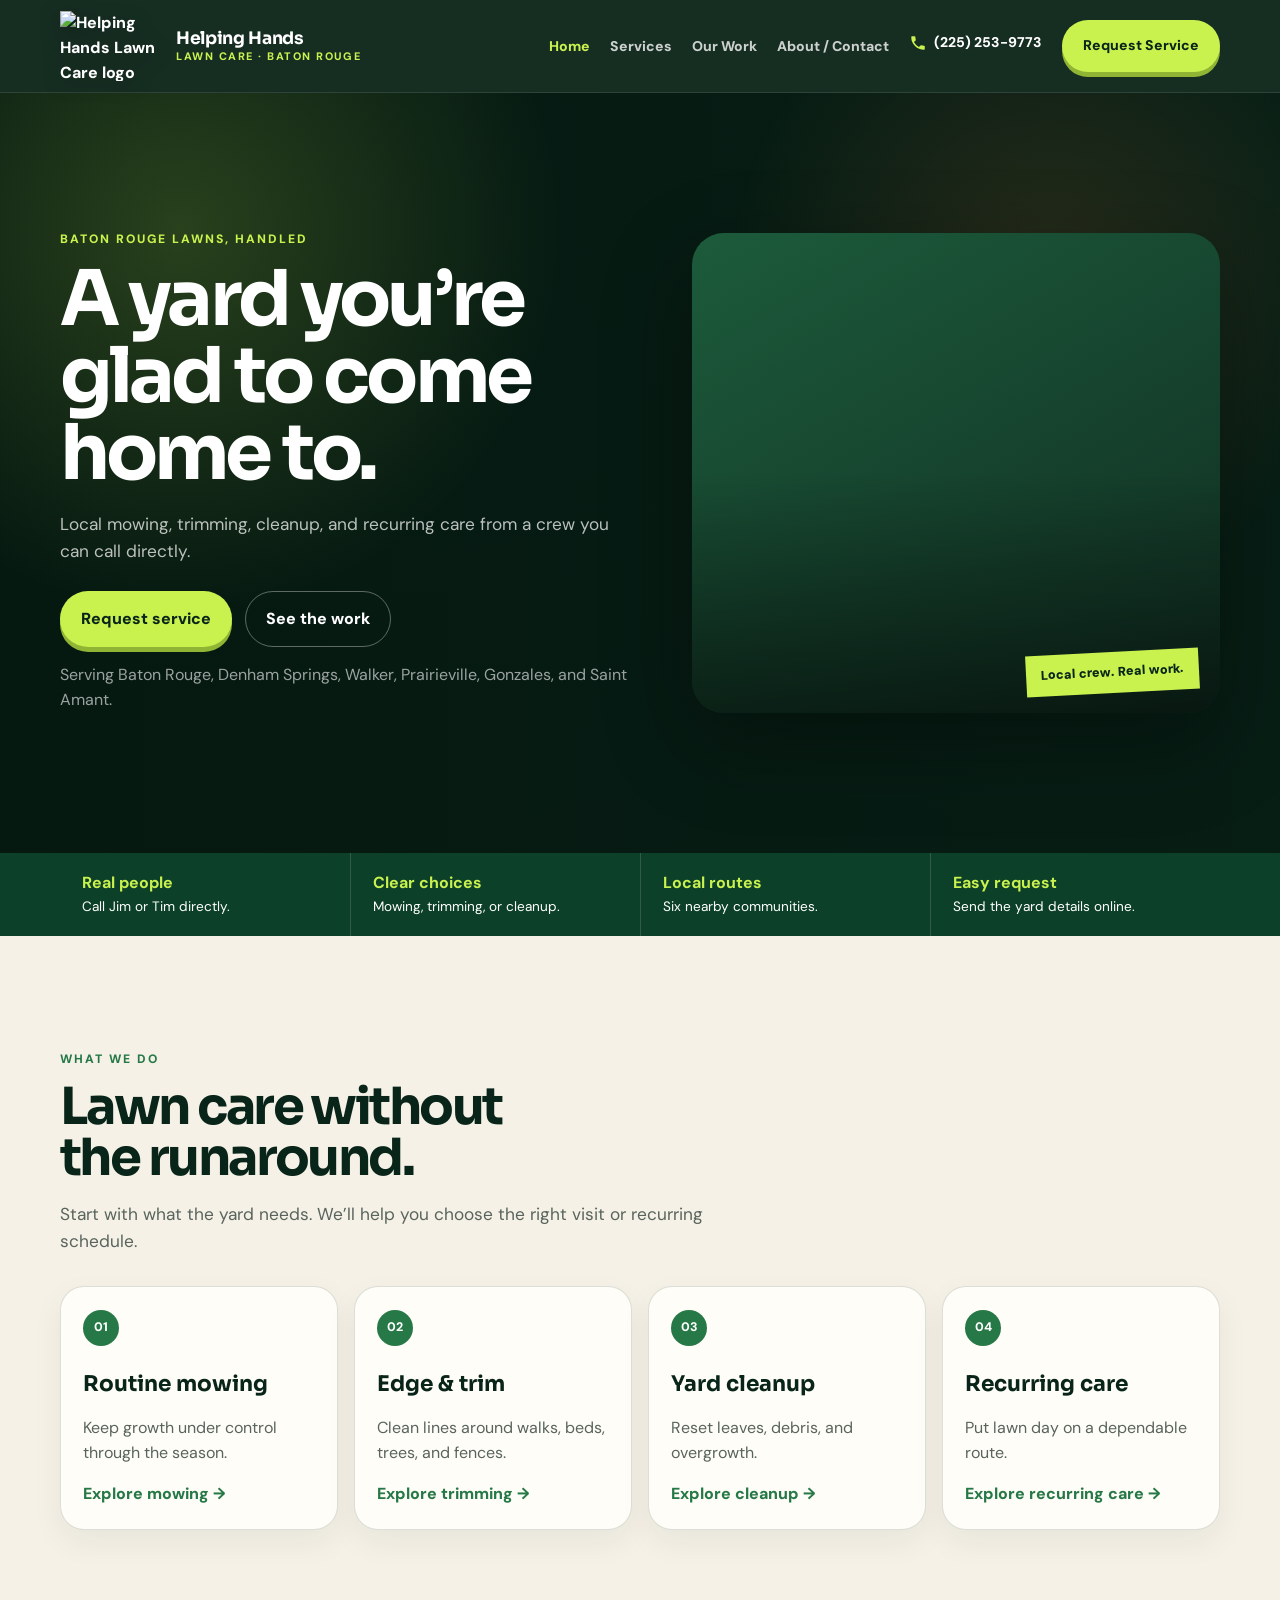
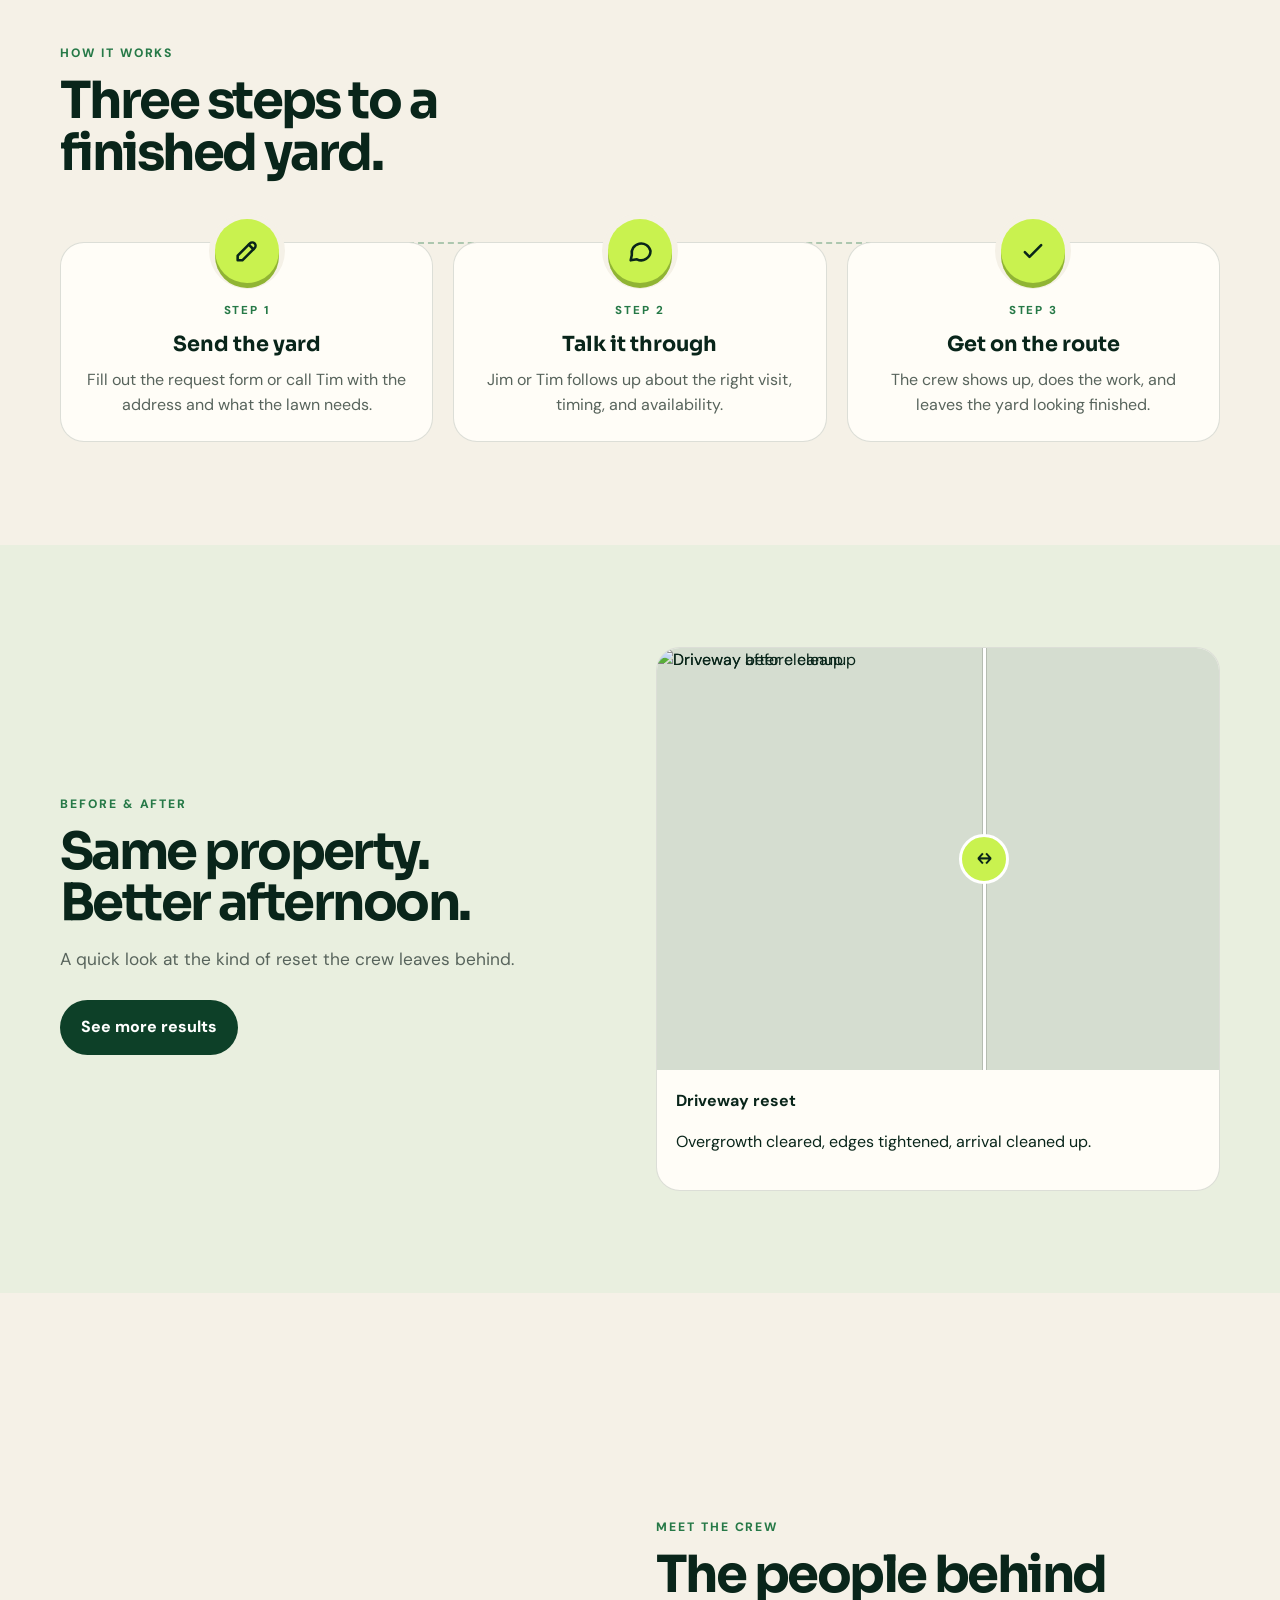
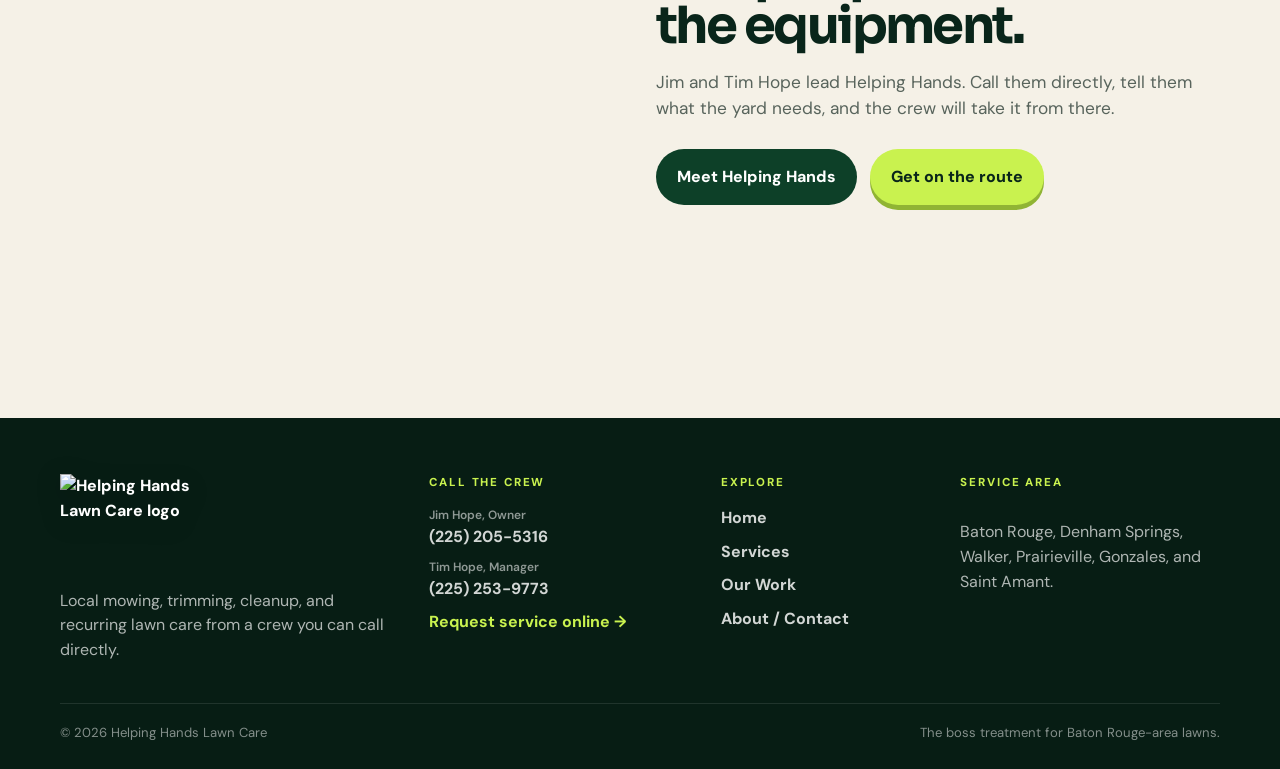
==== commit 4ce795c8: "feat: polish header, footer, and home page for a more professional look - Cut the logo out of its bl" ====
--- a/index.html
+++ b/index.html
@@ -1,7 +1,8 @@
-<!doctype html><html lang="en"><head><meta charset="utf-8"><meta name="viewport" content="width=device-width,initial-scale=1"><meta name="description" content="Helping Hands Lawn Care serves Baton Rouge and surrounding communities with dependable mowing, edging, cleanup, and recurring lawn care."><title>Helping Hands Lawn Care | Baton Rouge Area</title><link rel="preconnect" href="https://fonts.googleapis.com"><link rel="preconnect" href="https://fonts.gstatic.com" crossorigin><link href="https://fonts.googleapis.com/css2?family=DM+Sans:wght@400;500;600;700;800&family=Sora:wght@600;700;800&display=swap" rel="stylesheet"><link rel="stylesheet" href="assets/site.css"></head><body><header class="site-header"><div class="wrap nav"><a class="brand" href="index.html" aria-label="Helping Hands Lawn Care home"><img class="brand-logo" src="https://raw.githubusercontent.com/Teddyjday94/Helping_hands/main/assets/logo.png" alt="Helping Hands Lawn Care logo"></a><button class="nav-toggle" aria-expanded="false" aria-controls="site-nav">Menu</button><ul class="nav-links" id="site-nav"><li><a data-page href="index.html">Home</a></li><li><a data-page href="services.html">Services</a></li><li><a data-page href="work.html">Our Work</a></li><li><a data-page href="about.html">About / Contact</a></li><li><a class="btn btn-primary" href="about.html#request">Request Service</a></li></ul></div></header>
+<!doctype html><html lang="en"><head><meta charset="utf-8"><meta name="viewport" content="width=device-width,initial-scale=1"><meta name="description" content="Helping Hands Lawn Care serves Baton Rouge and surrounding communities with dependable mowing, edging, cleanup, and recurring lawn care."><title>Helping Hands Lawn Care | Baton Rouge Area</title><link rel="preconnect" href="https://fonts.googleapis.com"><link rel="preconnect" href="https://fonts.gstatic.com" crossorigin><link href="https://fonts.googleapis.com/css2?family=DM+Sans:wght@400;500;600;700;800&family=Sora:wght@600;700;800&display=swap" rel="stylesheet"><link rel="stylesheet" href="assets/site.css"></head><body><header class="site-header"><div class="wrap nav"><a class="brand" href="index.html" aria-label="Helping Hands Lawn Care home"><img class="brand-logo" src="https://raw.githubusercontent.com/Teddyjday94/Helping_hands/main/assets/logo-badge.png" alt="Helping Hands Lawn Care logo" width="360" height="241"><span class="brand-text"><strong>Helping Hands</strong><small>Lawn Care · Baton Rouge</small></span></a><button class="nav-toggle" aria-expanded="false" aria-controls="site-nav">Menu</button><ul class="nav-links" id="site-nav"><li><a data-page href="index.html">Home</a></li><li><a data-page href="services.html">Services</a></li><li><a data-page href="work.html">Our Work</a></li><li><a data-page href="about.html">About / Contact</a></li><li><a class="nav-call" href="tel:+12252539773"><svg viewBox="0 0 24 24" aria-hidden="true" focusable="false"><path d="M6.6 10.8a15.1 15.1 0 0 0 6.6 6.6l2.2-2.2a1 1 0 0 1 1-.25 11.4 11.4 0 0 0 3.6.57 1 1 0 0 1 1 1V20a1 1 0 0 1-1 1A17 17 0 0 1 3 4a1 1 0 0 1 1-1h3.5a1 1 0 0 1 1 1c0 1.25.2 2.45.57 3.57a1 1 0 0 1-.25 1z"/></svg><span>(225) 253-9773</span></a></li><li><a class="btn btn-primary" href="about.html#request">Request Service</a></li></ul></div></header>
 <main><section class="hero"><video class="hero-bg-video" autoplay muted loop playsinline poster="https://raw.githubusercontent.com/Teddyjday94/Helping_hands/main/assets/hero-bg-poster.jpg" aria-hidden="true"><source src="https://raw.githubusercontent.com/Teddyjday94/Helping_hands/main/assets/hero-bg.mp4" type="video/mp4"></video><div class="wrap hero-grid"><div class="reveal"><p class="eyebrow" style="color:var(--lime)">Baton Rouge lawns, handled</p><h1 class="display">A yard you’re glad to come home to.</h1><p style="color:rgba(255,255,255,.72);max-width:36rem;font-size:1.08rem">Local mowing, trimming, cleanup, and recurring care from a crew you can call directly.</p><div class="actions"><a class="btn btn-primary" href="about.html#request">Request service</a><a class="btn btn-ghost" href="work.html">See the work</a></div><p style="color:rgba(255,255,255,.6);margin-top:1rem">Serving Baton Rouge, Denham Springs, Walker, Prairieville, Gonzales, and Saint Amant.</p></div><div class="hero-art hero-photo reveal"></div></div></section>
 <section class="trust"><div class="wrap trust-grid"><div class="trust-item"><strong>Real people</strong>Call Jim or Tim directly.</div><div class="trust-item"><strong>Clear choices</strong>Mowing, trimming, or cleanup.</div><div class="trust-item"><strong>Local routes</strong>Six nearby communities.</div><div class="trust-item"><strong>Easy request</strong>Send the yard details online.</div></div></section>
 <section class="section"><div class="wrap"><p class="eyebrow reveal">What we do</p><h2 class="section-title reveal">Lawn care without the runaround.</h2><p class="lede reveal">Start with what the yard needs. We’ll help you choose the right visit or recurring schedule.</p><div class="grid-4" style="margin-top:2rem"><article class="card reveal"><span class="num">01</span><h3>Routine mowing</h3><p>Keep growth under control through the season.</p><a href="services.html#routine-mowing">Explore mowing →</a></article><article class="card reveal"><span class="num">02</span><h3>Edge &amp; trim</h3><p>Clean lines around walks, beds, trees, and fences.</p><a href="services.html#edge-trim">Explore trimming →</a></article><article class="card reveal"><span class="num">03</span><h3>Yard cleanup</h3><p>Reset leaves, debris, and overgrowth.</p><a href="services.html#yard-cleanup">Explore cleanup →</a></article><article class="card reveal"><span class="num">04</span><h3>Recurring care</h3><p>Put lawn day on a dependable route.</p><a href="services.html#recurring-care">Explore recurring care →</a></article></div></div></section>
+<section class="section how-it-works"><div class="wrap"><p class="eyebrow reveal">How it works</p><h2 class="section-title reveal">Three steps to a finished yard.</h2><ol class="steps"><li class="step reveal"><span class="step-icon"><svg viewBox="0 0 24 24" aria-hidden="true" focusable="false"><path d="M4 20h4l10.5-10.5a2.1 2.1 0 0 0-4-4L4 16v4z"/><path d="M13.5 6.5l4 4"/></svg></span><span class="step-num">Step 1</span><h3>Send the yard</h3><p>Fill out the request form or call Tim with the address and what the lawn needs.</p></li><li class="step reveal"><span class="step-icon"><svg viewBox="0 0 24 24" aria-hidden="true" focusable="false"><path d="M21 12a8 8 0 0 1-11.6 7.1L4 20l1-4.6A8 8 0 1 1 21 12z"/></svg></span><span class="step-num">Step 2</span><h3>Talk it through</h3><p>Jim or Tim follows up about the right visit, timing, and availability.</p></li><li class="step reveal"><span class="step-icon"><svg viewBox="0 0 24 24" aria-hidden="true" focusable="false"><path d="M5 13l4 4L19 7"/></svg></span><span class="step-num">Step 3</span><h3>Get on the route</h3><p>The crew shows up, does the work, and leaves the yard looking finished.</p></li></ol></div></section>
 <section class="section" style="background:#e9efdf"><div class="wrap split"><div class="reveal"><p class="eyebrow">Before &amp; after</p><h2 class="section-title">Same property. Better afternoon.</h2><p class="lede">A quick look at the kind of reset the crew leaves behind.</p><div class="actions"><a class="btn btn-dark" href="work.html">See more results</a></div></div><article class="comparison reveal"><div class="comparison-stage"><img src="https://raw.githubusercontent.com/Teddyjday94/Helping_hands/main/assets/transformation-driveway-before.jpg" alt="Driveway before cleanup"><img class="comparison-after" src="https://raw.githubusercontent.com/Teddyjday94/Helping_hands/main/assets/transformation-driveway-after.jpg" alt="Driveway after cleanup"><span class="comparison-divider" aria-hidden="true"></span><input class="comparison-range" type="range" min="0" max="100" value="58" aria-label="Reveal the finished driveway cleanup"></div><div class="comparison-copy"><strong>Driveway reset</strong><p>Overgrowth cleared, edges tightened, arrival cleaned up.</p></div></article></div></section>
 <section class="section"><div class="wrap split"><div class="team-photo reveal"></div><div class="reveal"><p class="eyebrow">Meet the crew</p><h2 class="section-title">The people behind the equipment.</h2><p class="lede">Jim and Tim Hope lead Helping Hands. Call them directly, tell them what the yard needs, and the crew will take it from there.</p><div class="actions"><a class="btn btn-dark" href="about.html">Meet Helping Hands</a><a class="btn btn-primary" href="about.html#request">Get on the route</a></div></div></div></section>
-</main><div class="mower-runner" aria-hidden="true"></div><footer><div class="wrap footer-grid"><div><a class="brand" href="index.html" aria-label="Helping Hands Lawn Care home"><img class="brand-logo" src="https://raw.githubusercontent.com/Teddyjday94/Helping_hands/main/assets/logo.png" alt="Helping Hands Lawn Care logo"></a><p>Baton Rouge, Denham Springs, Walker, Prairieville, Gonzales, and Saint Amant.</p></div><div class="footer-links"><a href="index.html">Home</a><a href="services.html">Services</a><a href="work.html">Our Work</a><a href="about.html">About / Contact</a><a href="about.html#request">Request Service</a></div></div></footer><script src="assets/site.js"></script></body></html>
+</main><div class="mower-runner" aria-hidden="true"></div><footer><div class="wrap footer-grid"><div class="footer-brand"><a class="brand" href="index.html" aria-label="Helping Hands Lawn Care home"><img class="brand-logo" src="https://raw.githubusercontent.com/Teddyjday94/Helping_hands/main/assets/logo-badge.png" alt="Helping Hands Lawn Care logo" width="360" height="241"></a><p>Local mowing, trimming, cleanup, and recurring lawn care from a crew you can call directly.</p></div><div class="footer-col"><p class="footer-head">Call the crew</p><a href="tel:+12252055316"><span>Jim Hope, Owner</span>(225) 205-5316</a><a href="tel:+12252539773"><span>Tim Hope, Manager</span>(225) 253-9773</a><a class="footer-request" href="about.html#request">Request service online →</a></div><div class="footer-col"><p class="footer-head">Explore</p><a href="index.html">Home</a><a href="services.html">Services</a><a href="work.html">Our Work</a><a href="about.html">About / Contact</a></div><div class="footer-col"><p class="footer-head">Service area</p><p>Baton Rouge, Denham Springs, Walker, Prairieville, Gonzales, and Saint Amant.</p></div></div><div class="wrap footer-bottom"><span>© <span data-year>2026</span> Helping Hands Lawn Care</span><span>The boss treatment for Baton Rouge-area lawns.</span></div></footer><div class="mobile-cta"><a class="mobile-cta-call" href="tel:+12252539773"><svg viewBox="0 0 24 24" aria-hidden="true" focusable="false"><path d="M6.6 10.8a15.1 15.1 0 0 0 6.6 6.6l2.2-2.2a1 1 0 0 1 1-.25 11.4 11.4 0 0 0 3.6.57 1 1 0 0 1 1 1V20a1 1 0 0 1-1 1A17 17 0 0 1 3 4a1 1 0 0 1 1-1h3.5a1 1 0 0 1 1 1c0 1.25.2 2.45.57 3.57a1 1 0 0 1-.25 1z"/></svg><span>Call Tim</span></a><a class="btn btn-primary" href="about.html#request">Request service</a></div><script src="assets/site.js"></script></body></html>
--- a/assets/site.css
+++ b/assets/site.css
@@ -0,0 +1,37 @@
+:root{--ink:#09251a;--forest:#0d4028;--leaf:#267947;--lime:#c9f24f;--cream:#f5f1e7;--sand:#e9e0cb;--orange:#ff8a3d;--white:#fffdf7;--muted:#58645c;--line:rgba(9,37,26,.14);--radius:1.5rem;--shadow:0 24px 70px rgba(9,37,26,.14)}
+*{box-sizing:border-box}html{scroll-behavior:smooth}body{margin:0;background:var(--cream);color:var(--ink);font-family:"DM Sans",system-ui,sans-serif;line-height:1.55}a{color:inherit}img,video{display:block;max-width:100%}button,input,select,textarea{font:inherit}:focus-visible{outline:3px solid var(--lime);outline-offset:4px}.wrap{width:min(1160px,calc(100% - 2rem));margin:auto}.section{padding:clamp(4.5rem,8vw,7rem) 0}.eyebrow{color:var(--leaf);font-size:.76rem;font-weight:800;letter-spacing:.16em;text-transform:uppercase}.display,h1,h2,h3{font-family:"Sora","DM Sans",sans-serif}.display,h1,h2{letter-spacing:-.05em;line-height:1}.display{font-size:clamp(3.2rem,6vw,6.4rem);margin:.8rem 0 1.2rem}.section-title{font-size:clamp(2.25rem,4vw,4rem);max-width:13ch;margin:.45rem 0 1rem}.lede{font-size:1.08rem;color:var(--muted);max-width:42rem}.btn{display:inline-flex;align-items:center;justify-content:center;gap:.5rem;padding:.9rem 1.25rem;border-radius:999px;text-decoration:none;font-weight:800;border:1px solid transparent;transition:.2s ease}.btn:hover{transform:translateY(-2px)}.btn-primary{background:var(--lime);box-shadow:0 5px 0 #90b434;color:var(--ink)}.btn-dark{background:var(--forest);color:#fff}.btn-ghost{border-color:rgba(255,255,255,.35);color:#fff}.actions{display:flex;flex-wrap:wrap;gap:.8rem;margin-top:1.7rem}.site-header{position:sticky;top:0;z-index:50;background:rgba(10,34,24,.95);backdrop-filter:blur(18px);border-bottom:1px solid rgba(255,255,255,.1);color:#fff}.nav{min-height:92px;display:flex;align-items:center;justify-content:space-between;gap:1rem}.brand{display:flex;align-items:center;gap:.65rem;text-decoration:none;font-weight:800}.brand-mark{width:58px;height:58px;border-radius:50%;background:linear-gradient(145deg,#d7ff6f,#4f9f60);display:grid;place-items:center;color:var(--ink);font-weight:900;box-shadow:inset 0 0 0 6px rgba(255,255,255,.15)}.brand span{color:var(--lime)}.nav-links{display:flex;align-items:center;gap:1.25rem;list-style:none;padding:0;margin:0}.nav-links a{font-size:.88rem;font-weight:800;text-decoration:none;color:rgba(255,255,255,.78)}.nav-links a:hover,.nav-links a.is-active{color:var(--lime)}.nav-toggle{display:none;border:0;background:transparent;color:#fff;font-weight:800}.hero,.inner-hero{position:relative;overflow:hidden;background:var(--ink);color:#fff}.hero{min-height:760px;display:grid;align-items:center}.hero::before,.inner-hero::before{content:"";position:absolute;inset:0;background:radial-gradient(circle at 14% 18%,rgba(201,242,79,.18),transparent 24rem),radial-gradient(circle at 82% 24%,rgba(255,138,61,.13),transparent 20rem);pointer-events:none}.hero-grid,.inner-grid{position:relative;display:grid;grid-template-columns:1.05fr .95fr;align-items:center;gap:3rem}.hero-grid{padding:5rem 0}.inner-hero{padding:5rem 0 4rem}.hero-art{position:relative;min-height:480px;border-radius:2rem;background:linear-gradient(150deg,#1c5b3b,#102d21);box-shadow:0 30px 90px rgba(0,0,0,.32);overflow:hidden}.hero-art::before{content:"";position:absolute;inset:0;background:linear-gradient(transparent 55%,rgba(0,0,0,.5)),url('https://raw.githubusercontent.com/Teddyjday94/Helping_hands/main/assets/hero-bg-poster.jpg') center/cover;opacity:.92}.hero-art::after{content:"Local crew. Real work.";position:absolute;right:1.3rem;bottom:1.3rem;background:var(--lime);color:var(--ink);padding:.65rem .9rem;font-size:.8rem;font-weight:900;transform:rotate(-3deg)}.trust{background:var(--forest);color:#fff}.trust-grid{display:grid;grid-template-columns:repeat(4,1fr)}.trust-item{padding:1.15rem 1.4rem;border-left:1px solid rgba(255,255,255,.15);font-size:.85rem}.trust-item:first-child{border-left:0}.trust-item strong{display:block;color:var(--lime);font-size:1rem}.grid-4{display:grid;grid-template-columns:repeat(4,1fr);gap:1rem}.card{background:var(--white);border:1px solid var(--line);border-radius:var(--radius);padding:1.4rem;box-shadow:0 12px 32px rgba(9,37,26,.06);transition:.22s ease}.card:hover{transform:translateY(-5px);box-shadow:var(--shadow)}.card .num{width:36px;height:36px;border-radius:50%;display:grid;place-items:center;background:var(--leaf);color:#fff;font-weight:800;font-size:.78rem}.card h3{font-size:1.35rem;margin:1.3rem 0 .65rem}.card p{color:var(--muted)}.card a{color:var(--leaf);font-weight:800;text-decoration:none}.split{display:grid;grid-template-columns:1fr 1fr;gap:2rem;align-items:center}.photo-panel{min-height:430px;border-radius:var(--radius);background:#cbd8c7 center/cover no-repeat;box-shadow:var(--shadow)}.comparison{background:var(--white);border-radius:var(--radius);overflow:hidden;border:1px solid var(--line)}.comparison-stage{--reveal:58%;position:relative;aspect-ratio:4/3;overflow:hidden;background:#d5ddd0}.comparison-stage img{position:absolute;inset:0;width:100%;height:100%;object-fit:cover}.comparison-after{clip-path:inset(0 calc(100% - var(--reveal)) 0 0)}.comparison-range{position:absolute;inset:0;width:100%;height:100%;opacity:.001;cursor:ew-resize}.comparison-divider{position:absolute;top:0;bottom:0;left:var(--reveal);width:3px;background:#fff;box-shadow:0 0 0 1px rgba(0,0,0,.15)}.comparison-divider::after{content:'↔';position:absolute;top:50%;left:50%;transform:translate(-50%,-50%);width:44px;height:44px;border-radius:50%;display:grid;place-items:center;background:var(--lime);color:var(--ink);font-weight:900;border:3px solid #fff}.comparison-copy{padding:1.2rem}.work-gallery{display:grid;grid-template-columns:1.2fr .8fr .8fr;grid-template-rows:230px 230px;gap:1rem}.work-gallery figure{margin:0;border-radius:var(--radius);overflow:hidden;position:relative;background:#d9e3d4}.work-gallery figure:first-child{grid-row:span 2}.work-gallery img{width:100%;height:100%;object-fit:cover}.work-gallery figcaption{position:absolute;left:0;right:0;bottom:0;padding:2rem 1rem .8rem;color:#fff;font-weight:800;background:linear-gradient(transparent,rgba(0,0,0,.68))}.service-detail{display:grid;grid-template-columns:.9fr 1.1fr;gap:2rem;align-items:center;padding:2rem 0}.service-detail:nth-child(even){grid-template-columns:1.1fr .9fr}.service-detail:nth-child(even) .service-copy{order:2}.service-photo{min-height:380px;border-radius:var(--radius);background:#d8e2d4 center/cover no-repeat}.pill{display:inline-flex;padding:.4rem .7rem;border-radius:999px;background:#e9f0dd;color:var(--forest);font-size:.75rem;font-weight:900}.video-grid,.team-grid,.contact-grid{display:grid;grid-template-columns:repeat(2,1fr);gap:1.25rem}.video-card{background:#163727;color:#fff;border-radius:var(--radius);overflow:hidden}.video-card video{width:100%;aspect-ratio:16/9;background:#000}.video-copy{padding:1.2rem}.team-photo{min-height:520px;border-radius:var(--radius);background:url('https://raw.githubusercontent.com/Teddyjday94/Helping_hands/main/assets/crew-team.jpg') center/cover no-repeat}.person{background:var(--white);border:1px solid var(--line);border-radius:1rem;padding:1.25rem}.person a{font-weight:900;text-decoration:none;color:var(--leaf)}.service-area-list{display:flex;flex-wrap:wrap;gap:.65rem;margin:1.4rem 0}.service-area-list span{background:#e7eddf;border:1px solid var(--line);padding:.6rem .85rem;border-radius:999px;font-weight:800;font-size:.85rem}.request{background:var(--forest);color:#fff}.request-grid{display:grid;grid-template-columns:.8fr 1.2fr;gap:2.5rem;align-items:start}.form{background:var(--white);color:var(--ink);border-radius:var(--radius);padding:1.5rem}.form-grid{display:grid;grid-template-columns:1fr 1fr;gap:1rem}.field{display:grid;gap:.4rem}.field.full{grid-column:1/-1}.field label{font-weight:800;font-size:.86rem}.field input,.field select,.field textarea{width:100%;padding:.85rem 1rem;border:1px solid #c9d0c7;border-radius:.9rem;background:#fff}.field textarea{min-height:120px;resize:vertical}.form-honey{position:absolute!important;left:-9999px!important}.form-message{min-height:1.4em;font-weight:700;color:var(--leaf)}footer{background:#071d14;color:#fff;padding:2.2rem 0}.footer-grid{display:flex;justify-content:space-between;gap:2rem;align-items:center}.footer-links{display:flex;gap:1rem;flex-wrap:wrap}.footer-links a{text-decoration:none;color:rgba(255,255,255,.78)}.cta-band{background:linear-gradient(120deg,#123b29,#205c3d);color:#fff;border-radius:2rem;padding:2rem}.reveal{opacity:0;transform:translateY(18px);transition:.6s ease}.reveal.is-visible{opacity:1;transform:none}
+@media(max-width:900px){.nav-toggle{display:block}.nav-links{position:absolute;left:1rem;right:1rem;top:82px;background:#0b2b1e;border:1px solid rgba(255,255,255,.12);border-radius:1rem;padding:1rem;display:none;flex-direction:column;align-items:stretch}.nav-links.is-open{display:flex}.hero-grid,.inner-grid,.split,.request-grid,.service-detail,.service-detail:nth-child(even){grid-template-columns:1fr}.service-detail:nth-child(even) .service-copy{order:0}.grid-4{grid-template-columns:repeat(2,1fr)}.trust-grid{grid-template-columns:repeat(2,1fr)}.work-gallery{grid-template-columns:1fr 1fr;grid-template-rows:230px 230px 230px}.work-gallery figure:first-child{grid-row:span 2}.video-grid,.team-grid,.contact-grid{grid-template-columns:1fr}.form-grid{grid-template-columns:1fr}.field.full{grid-column:auto}.footer-grid{align-items:flex-start;flex-direction:column}}
+@media(max-width:620px){.grid-4,.trust-grid,.work-gallery{grid-template-columns:1fr}.work-gallery{grid-template-rows:repeat(5,230px)}.work-gallery figure:first-child{grid-row:auto}.display{font-size:clamp(2.8rem,16vw,4.8rem)}.hero{min-height:auto}.hero-art{min-height:360px}.section{padding:4rem 0}}
+@media(prefers-reduced-motion:reduce){html{scroll-behavior:auto}*,*::before,*::after{animation:none!important;transition:none!important}.reveal{opacity:1;transform:none}}
+.mower-runner{position:fixed;z-index:40;bottom:2px;left:-150px;width:118px;height:78px;background:url('https://raw.githubusercontent.com/Teddyjday94/Helping_hands/main/assets/mower-sprite-cutting-v1.png') center/contain no-repeat;filter:drop-shadow(0 8px 10px rgba(0,0,0,.18));pointer-events:none;animation:mowerCross 18s linear infinite}
+@keyframes mowerCross{0%,12%{transform:translateX(-160px)}78%,100%{transform:translateX(calc(100vw + 300px))}}
+@media(prefers-reduced-motion:reduce){.mower-runner{display:none}}
+
+/* Client revision pass: authentic brand + hero imagery */
+.brand{min-width:96px}.brand-logo{width:92px;height:68px;object-fit:contain;filter:drop-shadow(0 5px 12px rgba(0,0,0,.22))}.site-header .brand-logo{transform:scale(1.08);transform-origin:left center}
+.hero-bg-video{position:absolute;inset:0;width:100%;height:100%;object-fit:cover;z-index:0;opacity:.42;filter:saturate(.9) contrast(1.05)}
+.hero::after{content:"";position:absolute;inset:0;z-index:0;background:linear-gradient(90deg,rgba(5,24,16,.92) 0%,rgba(5,24,16,.73) 46%,rgba(5,24,16,.44) 100%),linear-gradient(0deg,rgba(5,24,16,.28),rgba(5,24,16,.08));pointer-events:none}
+.hero::before{z-index:1}.hero-grid{z-index:2}.hero-photo::before{background:linear-gradient(transparent 50%,rgba(0,0,0,.48)),url('https://raw.githubusercontent.com/Teddyjday94/Helping_hands/main/assets/work-06.jpg') center/cover;opacity:1}.work-hero-photo::before{background:linear-gradient(transparent 52%,rgba(0,0,0,.5)),url('https://raw.githubusercontent.com/Teddyjday94/Helping_hands/main/assets/yard-finished.jpg') center/cover;opacity:1}
+@media(max-width:620px){.brand-logo{width:78px;height:58px}.hero-bg-video{opacity:.36}.hero::after{background:linear-gradient(180deg,rgba(5,24,16,.88) 0%,rgba(5,24,16,.66) 58%,rgba(5,24,16,.5) 100%)}}
+
+/* Hero photo refresh */
+.services-hero-stack{display:grid;gap:1rem}
+.services-hero-photo::before{background:linear-gradient(transparent 52%,rgba(0,0,0,.48)),url('https://raw.githubusercontent.com/Teddyjday94/Helping_hands/main/assets/work-01.jpg') center/cover;opacity:1}
+.services-hero-photo::after{content:"Helping Hands service in action"}
+.video-subhead{margin:2.5rem 0 1rem;font-size:.82rem;font-weight:800;letter-spacing:.16em;text-transform:uppercase;color:var(--lime)}.walkthrough-card{background:#163727;color:#fff;border-radius:var(--radius);overflow:hidden;display:flex;flex-direction:column}.walkthrough-card h3{margin:.45rem 0 .35rem;font-size:1.15rem}.walkthrough-card p{margin:0;color:rgba(255,255,255,.72);font-size:.92rem}.reel-tag{display:inline-flex;padding:.25rem .6rem;border-radius:999px;background:var(--lime);color:var(--ink);font-size:.7rem;font-weight:900;letter-spacing:.06em;text-transform:uppercase}
+.walkthrough-grid{display:grid;grid-template-columns:repeat(2,1fr);gap:1.25rem}.walkthrough-card{flex-direction:row;align-items:stretch}.walkthrough-card video{width:min(46%,260px);flex:none;aspect-ratio:9/16;object-fit:cover;background:#000}.walkthrough-card .video-copy{display:flex;flex-direction:column;justify-content:center;padding:1.4rem}.walkthrough-card .reel-tag{align-self:flex-start}.walkthrough-card h3{font-size:1.35rem}.featured-video{margin-bottom:.5rem}.featured-video video{width:min(40%,340px)}.featured-video .video-copy{padding:2rem;max-width:34rem}.featured-video h3{font-size:clamp(1.5rem,2.6vw,2.1rem)}.featured-video p{font-size:1rem}
+@media(max-width:900px){.walkthrough-grid{grid-template-columns:1fr}}
+@media(max-width:620px){.walkthrough-card{flex-direction:column}.walkthrough-card video{width:100%;aspect-ratio:4/5}}
+
+/* Professional polish: brand lockup, header call link, footer, how it works, mobile call bar */
+.brand{gap:.75rem;min-width:0}.site-header .brand-logo{width:104px;height:70px;transform:none;filter:drop-shadow(0 4px 10px rgba(0,0,0,.35))}.brand-text{display:grid;line-height:1.1}.brand-text strong{font-family:"Sora","DM Sans",sans-serif;font-size:1.08rem;letter-spacing:-.02em;color:#fff}.brand-text small{margin-top:.2rem;font-size:.68rem;font-weight:800;letter-spacing:.14em;text-transform:uppercase;color:var(--lime)}
+.nav-call{display:inline-flex;align-items:center;gap:.45rem;color:#fff!important;white-space:nowrap}.nav-call svg{width:18px;height:18px;fill:var(--lime)}.nav-call:hover span{color:var(--lime)}
+footer{padding:3.5rem 0 0}.footer-grid{display:grid;grid-template-columns:1.3fr 1fr .8fr 1fr;gap:2rem;align-items:start}.footer-brand .brand-logo{width:150px;height:auto}.footer-brand p,.footer-col p{color:rgba(255,255,255,.68);margin:.9rem 0 0;max-width:22rem}.footer-col{display:grid;gap:.55rem}.footer-col a{text-decoration:none;color:rgba(255,255,255,.82);font-weight:700}.footer-col a:hover{color:var(--lime)}.footer-col a span{display:block;font-size:.75rem;font-weight:600;color:rgba(255,255,255,.55)}.footer-head{margin:0 0 .35rem!important;font-size:.72rem;font-weight:800;letter-spacing:.16em;text-transform:uppercase;color:var(--lime)!important}.footer-request{color:var(--lime)!important}.footer-bottom{display:flex;justify-content:space-between;gap:1rem;flex-wrap:wrap;margin-top:2.5rem;padding:1.2rem 0 1.6rem;border-top:1px solid rgba(255,255,255,.1);font-size:.82rem;color:rgba(255,255,255,.5)}
+.how-it-works{padding-top:0}.steps{list-style:none;padding:0;margin:2rem 0 0;display:grid;grid-template-columns:repeat(3,1fr);gap:1.25rem;position:relative}.steps::before{content:"";position:absolute;top:32px;left:12%;right:12%;border-top:2px dashed rgba(38,121,71,.35)}.step{position:relative;background:var(--white);border:1px solid var(--line);border-radius:var(--radius);padding:1.5rem;text-align:center}.step-icon{display:grid;place-items:center;width:64px;height:64px;margin:-3rem auto .9rem;border-radius:50%;background:var(--lime);box-shadow:0 5px 0 #90b434,0 0 0 6px var(--cream)}.step-icon svg{width:28px;height:28px;fill:none;stroke:var(--ink);stroke-width:2.2;stroke-linecap:round;stroke-linejoin:round}.step-num{font-size:.72rem;font-weight:800;letter-spacing:.16em;text-transform:uppercase;color:var(--leaf)}.step h3{margin:.35rem 0 .5rem;font-size:1.3rem}.step p{margin:0;color:var(--muted)}.steps{padding-top:2rem}
+.mobile-cta{display:none}
+@media(max-width:1100px) and (min-width:901px){.brand-text{display:none}.nav-links{gap:1rem}}
+@media(max-width:900px){.footer-grid{grid-template-columns:1fr 1fr}.steps{grid-template-columns:1fr;gap:2.5rem}.steps::before{display:none}
+.mobile-cta{display:grid;grid-template-columns:1fr 1.4fr;gap:.6rem;position:fixed;z-index:60;left:0;right:0;bottom:0;padding:.65rem 1rem calc(.65rem + env(safe-area-inset-bottom));background:rgba(9,37,26,.97);border-top:1px solid rgba(255,255,255,.12);backdrop-filter:blur(12px)}.mobile-cta .btn{padding:.8rem 1rem}.mobile-cta-call{display:inline-flex;align-items:center;justify-content:center;gap:.45rem;border:1px solid rgba(255,255,255,.3);border-radius:999px;color:#fff;font-weight:800;text-decoration:none}.mobile-cta-call svg{width:18px;height:18px;fill:var(--lime)}
+body{padding-bottom:76px}.mower-runner{bottom:78px}}
+@media(max-width:620px){.site-header .brand-logo{width:78px;height:52px}.brand-text strong{font-size:.98rem}.footer-grid{grid-template-columns:1fr}}
+.nav-links a.btn-primary,.nav-links a.btn-primary:hover{color:var(--ink)}
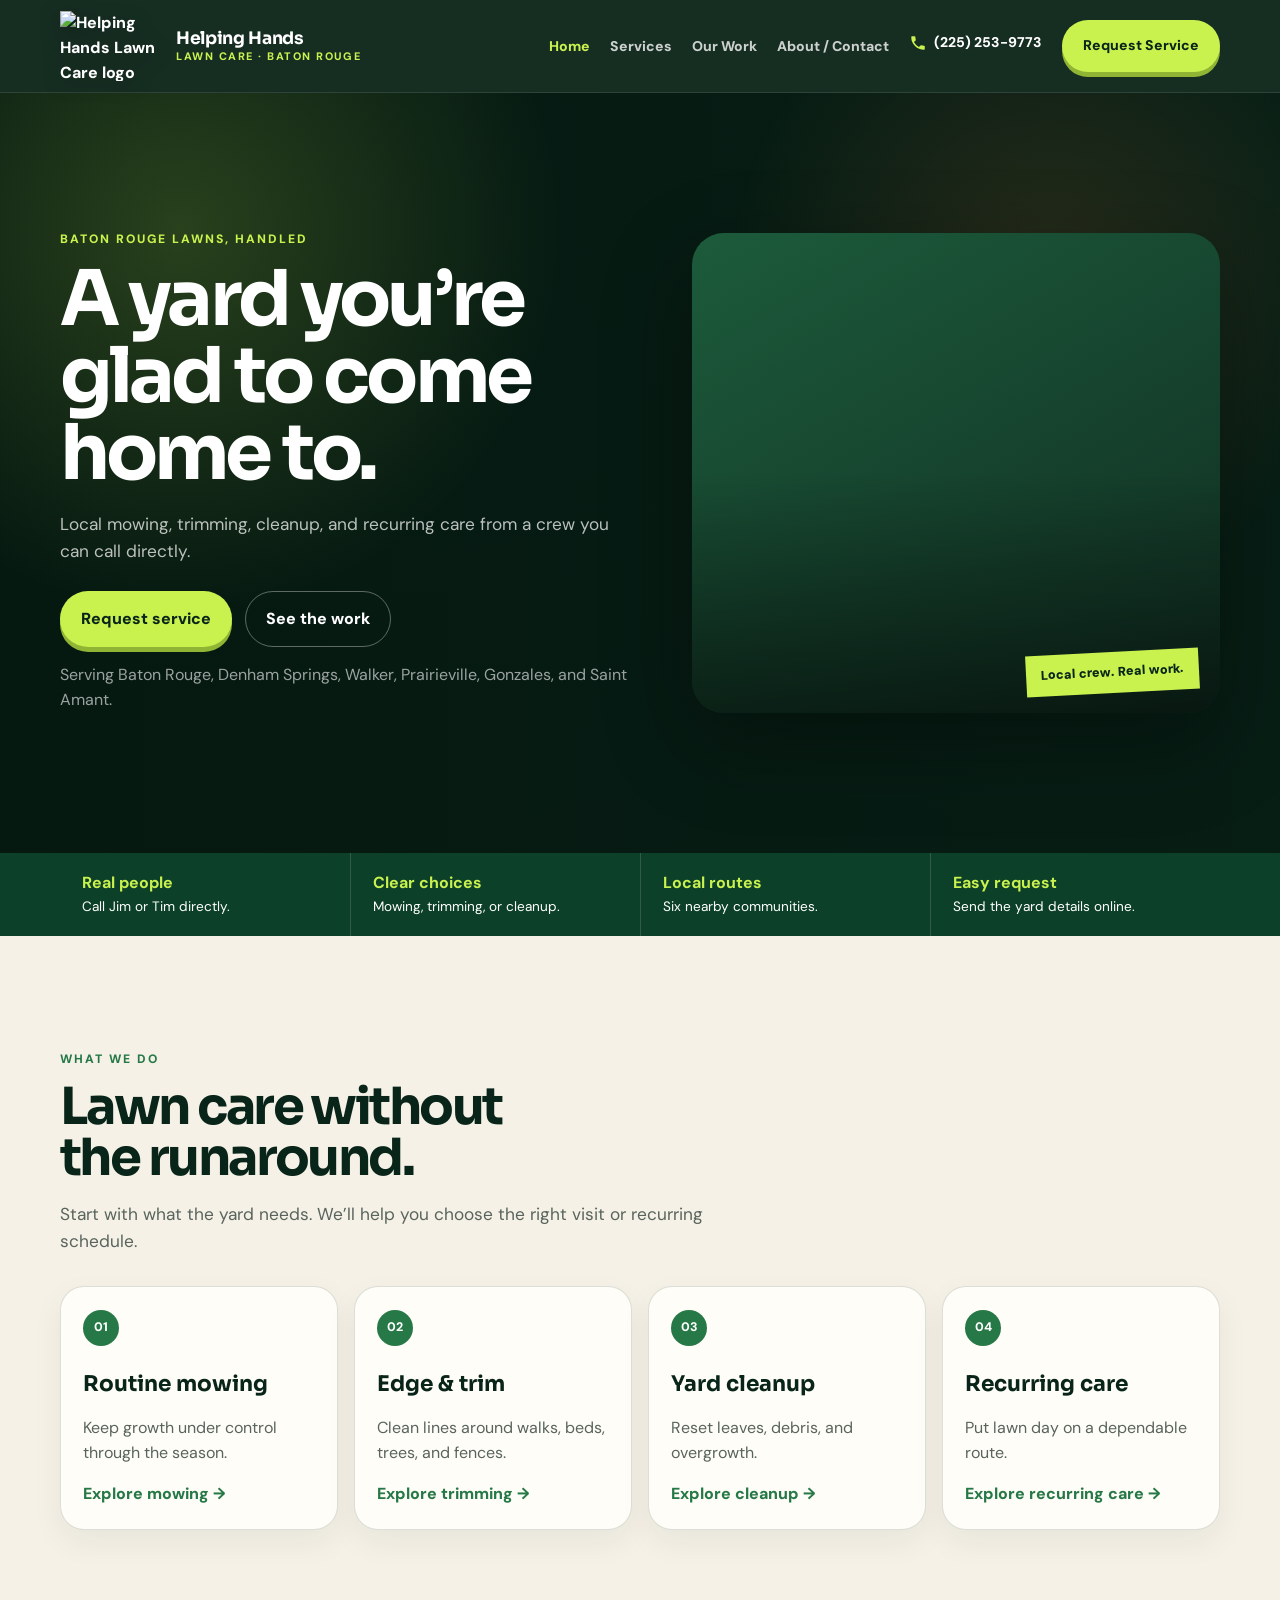
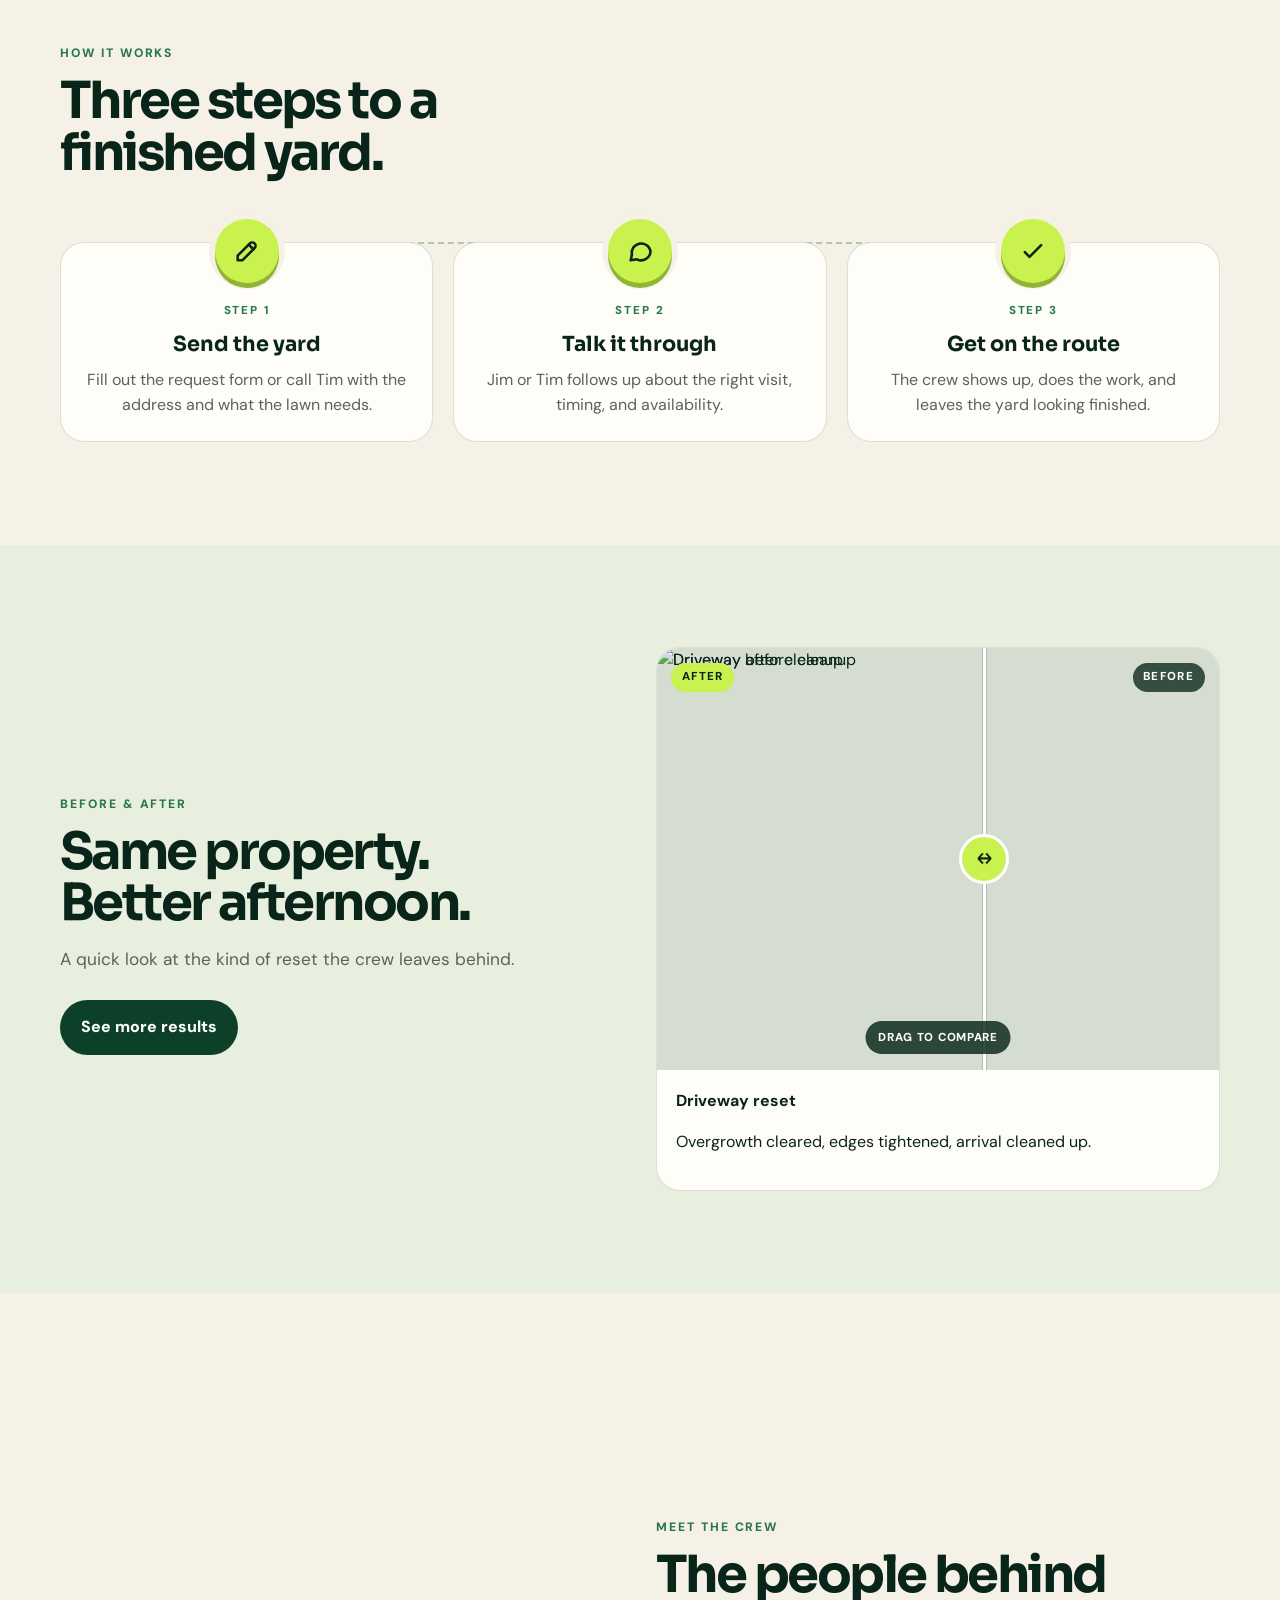
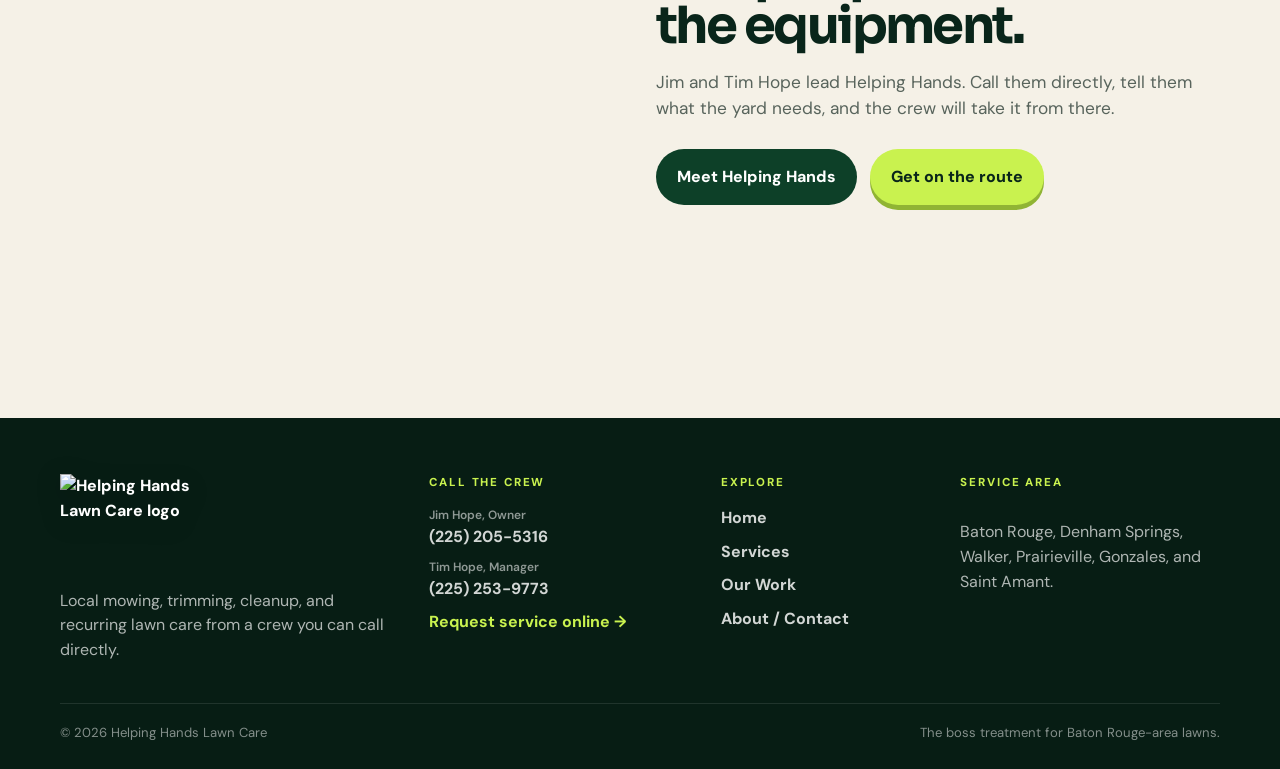
==== commit 7734d467: "feat: faster pages, link previews, gallery viewer, and finishing touches - Resize oversized photos (" ====
--- a/index.html
+++ b/index.html
@@ -1,8 +1,8 @@
-<!doctype html><html lang="en"><head><meta charset="utf-8"><meta name="viewport" content="width=device-width,initial-scale=1"><meta name="description" content="Helping Hands Lawn Care serves Baton Rouge and surrounding communities with dependable mowing, edging, cleanup, and recurring lawn care."><title>Helping Hands Lawn Care | Baton Rouge Area</title><link rel="preconnect" href="https://fonts.googleapis.com"><link rel="preconnect" href="https://fonts.gstatic.com" crossorigin><link href="https://fonts.googleapis.com/css2?family=DM+Sans:wght@400;500;600;700;800&family=Sora:wght@600;700;800&display=swap" rel="stylesheet"><link rel="stylesheet" href="assets/site.css"></head><body><header class="site-header"><div class="wrap nav"><a class="brand" href="index.html" aria-label="Helping Hands Lawn Care home"><img class="brand-logo" src="https://raw.githubusercontent.com/Teddyjday94/Helping_hands/main/assets/logo-badge.png" alt="Helping Hands Lawn Care logo" width="360" height="241"><span class="brand-text"><strong>Helping Hands</strong><small>Lawn Care · Baton Rouge</small></span></a><button class="nav-toggle" aria-expanded="false" aria-controls="site-nav">Menu</button><ul class="nav-links" id="site-nav"><li><a data-page href="index.html">Home</a></li><li><a data-page href="services.html">Services</a></li><li><a data-page href="work.html">Our Work</a></li><li><a data-page href="about.html">About / Contact</a></li><li><a class="nav-call" href="tel:+12252539773"><svg viewBox="0 0 24 24" aria-hidden="true" focusable="false"><path d="M6.6 10.8a15.1 15.1 0 0 0 6.6 6.6l2.2-2.2a1 1 0 0 1 1-.25 11.4 11.4 0 0 0 3.6.57 1 1 0 0 1 1 1V20a1 1 0 0 1-1 1A17 17 0 0 1 3 4a1 1 0 0 1 1-1h3.5a1 1 0 0 1 1 1c0 1.25.2 2.45.57 3.57a1 1 0 0 1-.25 1z"/></svg><span>(225) 253-9773</span></a></li><li><a class="btn btn-primary" href="about.html#request">Request Service</a></li></ul></div></header>
+<!doctype html><html lang="en"><head><meta charset="utf-8"><meta name="viewport" content="width=device-width,initial-scale=1"><meta name="description" content="Helping Hands Lawn Care serves Baton Rouge and surrounding communities with dependable mowing, edging, cleanup, and recurring lawn care."><title>Helping Hands Lawn Care | Baton Rouge Area</title><link rel="preconnect" href="https://fonts.googleapis.com"><link rel="preconnect" href="https://fonts.gstatic.com" crossorigin><link href="https://fonts.googleapis.com/css2?family=DM+Sans:wght@400;500;600;700;800&family=Sora:wght@600;700;800&display=swap" rel="stylesheet"><link rel="stylesheet" href="assets/site.css"><link rel="canonical" href="https://helping-hands-coral-alpha.vercel.app/"><link rel="icon" type="image/png" href="assets/favicon.png"><link rel="apple-touch-icon" href="assets/apple-touch-icon.png"><meta name="theme-color" content="#09251a"><meta property="og:type" content="website"><meta property="og:site_name" content="Helping Hands Lawn Care"><meta property="og:title" content="Helping Hands Lawn Care | Baton Rouge Area"><meta property="og:description" content="Helping Hands Lawn Care serves Baton Rouge and surrounding communities with dependable mowing, edging, cleanup, and recurring lawn care."><meta property="og:url" content="https://helping-hands-coral-alpha.vercel.app/"><meta property="og:image" content="https://helping-hands-coral-alpha.vercel.app/assets/og-image.jpg"><meta property="og:image:width" content="1200"><meta property="og:image:height" content="630"><meta name="twitter:card" content="summary_large_image"><script type="application/ld+json">{"@context":"https://schema.org","@type":"LocalBusiness","name":"Helping Hands Lawn Care","url":"https://helping-hands-coral-alpha.vercel.app/","logo":"https://raw.githubusercontent.com/Teddyjday94/Helping_hands/main/assets/logo-badge.png","image":"https://helping-hands-coral-alpha.vercel.app/assets/og-image.jpg","description":"Local mowing, trimming, cleanup, and recurring lawn care around the Baton Rouge area.","telephone":"+1-225-253-9773","areaServed":[{"@type":"City","name":"Baton Rouge, LA"},{"@type":"City","name":"Denham Springs, LA"},{"@type":"City","name":"Walker, LA"},{"@type":"City","name":"Prairieville, LA"},{"@type":"City","name":"Gonzales, LA"},{"@type":"City","name":"Saint Amant, LA"}],"contactPoint":[{"@type":"ContactPoint","contactType":"customer service","name":"Jim Hope","telephone":"+1-225-205-5316"},{"@type":"ContactPoint","contactType":"customer service","name":"Tim Hope","telephone":"+1-225-253-9773"}],"employee":[{"@type":"Person","name":"Jim Hope","jobTitle":"Owner"},{"@type":"Person","name":"Tim Hope","jobTitle":"Manager"}]}</script></head><body><header class="site-header"><div class="wrap nav"><a class="brand" href="index.html" aria-label="Helping Hands Lawn Care home"><img class="brand-logo" src="https://raw.githubusercontent.com/Teddyjday94/Helping_hands/main/assets/logo-badge.png" alt="Helping Hands Lawn Care logo" width="360" height="241"><span class="brand-text"><strong>Helping Hands</strong><small>Lawn Care · Baton Rouge</small></span></a><button class="nav-toggle" aria-expanded="false" aria-controls="site-nav">Menu</button><ul class="nav-links" id="site-nav"><li><a data-page href="index.html">Home</a></li><li><a data-page href="services.html">Services</a></li><li><a data-page href="work.html">Our Work</a></li><li><a data-page href="about.html">About / Contact</a></li><li><a class="nav-call" href="tel:+12252539773"><svg viewBox="0 0 24 24" aria-hidden="true" focusable="false"><path d="M6.6 10.8a15.1 15.1 0 0 0 6.6 6.6l2.2-2.2a1 1 0 0 1 1-.25 11.4 11.4 0 0 0 3.6.57 1 1 0 0 1 1 1V20a1 1 0 0 1-1 1A17 17 0 0 1 3 4a1 1 0 0 1 1-1h3.5a1 1 0 0 1 1 1c0 1.25.2 2.45.57 3.57a1 1 0 0 1-.25 1z"/></svg><span>(225) 253-9773</span></a></li><li><a class="btn btn-primary" href="about.html#request">Request Service</a></li></ul></div></header>
 <main><section class="hero"><video class="hero-bg-video" autoplay muted loop playsinline poster="https://raw.githubusercontent.com/Teddyjday94/Helping_hands/main/assets/hero-bg-poster.jpg" aria-hidden="true"><source src="https://raw.githubusercontent.com/Teddyjday94/Helping_hands/main/assets/hero-bg.mp4" type="video/mp4"></video><div class="wrap hero-grid"><div class="reveal"><p class="eyebrow" style="color:var(--lime)">Baton Rouge lawns, handled</p><h1 class="display">A yard you’re glad to come home to.</h1><p style="color:rgba(255,255,255,.72);max-width:36rem;font-size:1.08rem">Local mowing, trimming, cleanup, and recurring care from a crew you can call directly.</p><div class="actions"><a class="btn btn-primary" href="about.html#request">Request service</a><a class="btn btn-ghost" href="work.html">See the work</a></div><p style="color:rgba(255,255,255,.6);margin-top:1rem">Serving Baton Rouge, Denham Springs, Walker, Prairieville, Gonzales, and Saint Amant.</p></div><div class="hero-art hero-photo reveal"></div></div></section>
 <section class="trust"><div class="wrap trust-grid"><div class="trust-item"><strong>Real people</strong>Call Jim or Tim directly.</div><div class="trust-item"><strong>Clear choices</strong>Mowing, trimming, or cleanup.</div><div class="trust-item"><strong>Local routes</strong>Six nearby communities.</div><div class="trust-item"><strong>Easy request</strong>Send the yard details online.</div></div></section>
 <section class="section"><div class="wrap"><p class="eyebrow reveal">What we do</p><h2 class="section-title reveal">Lawn care without the runaround.</h2><p class="lede reveal">Start with what the yard needs. We’ll help you choose the right visit or recurring schedule.</p><div class="grid-4" style="margin-top:2rem"><article class="card reveal"><span class="num">01</span><h3>Routine mowing</h3><p>Keep growth under control through the season.</p><a href="services.html#routine-mowing">Explore mowing →</a></article><article class="card reveal"><span class="num">02</span><h3>Edge &amp; trim</h3><p>Clean lines around walks, beds, trees, and fences.</p><a href="services.html#edge-trim">Explore trimming →</a></article><article class="card reveal"><span class="num">03</span><h3>Yard cleanup</h3><p>Reset leaves, debris, and overgrowth.</p><a href="services.html#yard-cleanup">Explore cleanup →</a></article><article class="card reveal"><span class="num">04</span><h3>Recurring care</h3><p>Put lawn day on a dependable route.</p><a href="services.html#recurring-care">Explore recurring care →</a></article></div></div></section>
 <section class="section how-it-works"><div class="wrap"><p class="eyebrow reveal">How it works</p><h2 class="section-title reveal">Three steps to a finished yard.</h2><ol class="steps"><li class="step reveal"><span class="step-icon"><svg viewBox="0 0 24 24" aria-hidden="true" focusable="false"><path d="M4 20h4l10.5-10.5a2.1 2.1 0 0 0-4-4L4 16v4z"/><path d="M13.5 6.5l4 4"/></svg></span><span class="step-num">Step 1</span><h3>Send the yard</h3><p>Fill out the request form or call Tim with the address and what the lawn needs.</p></li><li class="step reveal"><span class="step-icon"><svg viewBox="0 0 24 24" aria-hidden="true" focusable="false"><path d="M21 12a8 8 0 0 1-11.6 7.1L4 20l1-4.6A8 8 0 1 1 21 12z"/></svg></span><span class="step-num">Step 2</span><h3>Talk it through</h3><p>Jim or Tim follows up about the right visit, timing, and availability.</p></li><li class="step reveal"><span class="step-icon"><svg viewBox="0 0 24 24" aria-hidden="true" focusable="false"><path d="M5 13l4 4L19 7"/></svg></span><span class="step-num">Step 3</span><h3>Get on the route</h3><p>The crew shows up, does the work, and leaves the yard looking finished.</p></li></ol></div></section>
-<section class="section" style="background:#e9efdf"><div class="wrap split"><div class="reveal"><p class="eyebrow">Before &amp; after</p><h2 class="section-title">Same property. Better afternoon.</h2><p class="lede">A quick look at the kind of reset the crew leaves behind.</p><div class="actions"><a class="btn btn-dark" href="work.html">See more results</a></div></div><article class="comparison reveal"><div class="comparison-stage"><img src="https://raw.githubusercontent.com/Teddyjday94/Helping_hands/main/assets/transformation-driveway-before.jpg" alt="Driveway before cleanup"><img class="comparison-after" src="https://raw.githubusercontent.com/Teddyjday94/Helping_hands/main/assets/transformation-driveway-after.jpg" alt="Driveway after cleanup"><span class="comparison-divider" aria-hidden="true"></span><input class="comparison-range" type="range" min="0" max="100" value="58" aria-label="Reveal the finished driveway cleanup"></div><div class="comparison-copy"><strong>Driveway reset</strong><p>Overgrowth cleared, edges tightened, arrival cleaned up.</p></div></article></div></section>
+<section class="section" style="background:#e9efdf"><div class="wrap split"><div class="reveal"><p class="eyebrow">Before &amp; after</p><h2 class="section-title">Same property. Better afternoon.</h2><p class="lede">A quick look at the kind of reset the crew leaves behind.</p><div class="actions"><a class="btn btn-dark" href="work.html">See more results</a></div></div><article class="comparison reveal"><div class="comparison-stage"><img src="https://raw.githubusercontent.com/Teddyjday94/Helping_hands/main/assets/transformation-driveway-before.jpg" alt="Driveway before cleanup" loading="lazy" decoding="async"><img class="comparison-after" src="https://raw.githubusercontent.com/Teddyjday94/Helping_hands/main/assets/transformation-driveway-after.jpg" alt="Driveway after cleanup" loading="lazy" decoding="async"><span class="comparison-label is-after" aria-hidden="true">After</span><span class="comparison-label is-before" aria-hidden="true">Before</span><span class="comparison-hint" aria-hidden="true">Drag to compare</span><span class="comparison-divider" aria-hidden="true"></span><input class="comparison-range" type="range" min="0" max="100" value="58" aria-label="Reveal the finished driveway cleanup"></div><div class="comparison-copy"><strong>Driveway reset</strong><p>Overgrowth cleared, edges tightened, arrival cleaned up.</p></div></article></div></section>
 <section class="section"><div class="wrap split"><div class="team-photo reveal"></div><div class="reveal"><p class="eyebrow">Meet the crew</p><h2 class="section-title">The people behind the equipment.</h2><p class="lede">Jim and Tim Hope lead Helping Hands. Call them directly, tell them what the yard needs, and the crew will take it from there.</p><div class="actions"><a class="btn btn-dark" href="about.html">Meet Helping Hands</a><a class="btn btn-primary" href="about.html#request">Get on the route</a></div></div></div></section>
-</main><div class="mower-runner" aria-hidden="true"></div><footer><div class="wrap footer-grid"><div class="footer-brand"><a class="brand" href="index.html" aria-label="Helping Hands Lawn Care home"><img class="brand-logo" src="https://raw.githubusercontent.com/Teddyjday94/Helping_hands/main/assets/logo-badge.png" alt="Helping Hands Lawn Care logo" width="360" height="241"></a><p>Local mowing, trimming, cleanup, and recurring lawn care from a crew you can call directly.</p></div><div class="footer-col"><p class="footer-head">Call the crew</p><a href="tel:+12252055316"><span>Jim Hope, Owner</span>(225) 205-5316</a><a href="tel:+12252539773"><span>Tim Hope, Manager</span>(225) 253-9773</a><a class="footer-request" href="about.html#request">Request service online →</a></div><div class="footer-col"><p class="footer-head">Explore</p><a href="index.html">Home</a><a href="services.html">Services</a><a href="work.html">Our Work</a><a href="about.html">About / Contact</a></div><div class="footer-col"><p class="footer-head">Service area</p><p>Baton Rouge, Denham Springs, Walker, Prairieville, Gonzales, and Saint Amant.</p></div></div><div class="wrap footer-bottom"><span>© <span data-year>2026</span> Helping Hands Lawn Care</span><span>The boss treatment for Baton Rouge-area lawns.</span></div></footer><div class="mobile-cta"><a class="mobile-cta-call" href="tel:+12252539773"><svg viewBox="0 0 24 24" aria-hidden="true" focusable="false"><path d="M6.6 10.8a15.1 15.1 0 0 0 6.6 6.6l2.2-2.2a1 1 0 0 1 1-.25 11.4 11.4 0 0 0 3.6.57 1 1 0 0 1 1 1V20a1 1 0 0 1-1 1A17 17 0 0 1 3 4a1 1 0 0 1 1-1h3.5a1 1 0 0 1 1 1c0 1.25.2 2.45.57 3.57a1 1 0 0 1-.25 1z"/></svg><span>Call Tim</span></a><a class="btn btn-primary" href="about.html#request">Request service</a></div><script src="assets/site.js"></script></body></html>
+</main><div class="mower-runner" aria-hidden="true"></div><footer><div class="wrap footer-grid"><div class="footer-brand"><a class="brand" href="index.html" aria-label="Helping Hands Lawn Care home"><img class="brand-logo" src="https://raw.githubusercontent.com/Teddyjday94/Helping_hands/main/assets/logo-badge.png" alt="Helping Hands Lawn Care logo" width="360" height="241" loading="lazy" decoding="async"></a><p>Local mowing, trimming, cleanup, and recurring lawn care from a crew you can call directly.</p></div><div class="footer-col"><p class="footer-head">Call the crew</p><a href="tel:+12252055316"><span>Jim Hope, Owner</span>(225) 205-5316</a><a href="tel:+12252539773"><span>Tim Hope, Manager</span>(225) 253-9773</a><a class="footer-request" href="about.html#request">Request service online →</a></div><div class="footer-col"><p class="footer-head">Explore</p><a href="index.html">Home</a><a href="services.html">Services</a><a href="work.html">Our Work</a><a href="about.html">About / Contact</a></div><div class="footer-col"><p class="footer-head">Service area</p><p>Baton Rouge, Denham Springs, Walker, Prairieville, Gonzales, and Saint Amant.</p></div></div><div class="wrap footer-bottom"><span>© <span data-year>2026</span> Helping Hands Lawn Care</span><span>The boss treatment for Baton Rouge-area lawns.</span></div></footer><div class="mobile-cta"><a class="mobile-cta-call" href="tel:+12252539773"><svg viewBox="0 0 24 24" aria-hidden="true" focusable="false"><path d="M6.6 10.8a15.1 15.1 0 0 0 6.6 6.6l2.2-2.2a1 1 0 0 1 1-.25 11.4 11.4 0 0 0 3.6.57 1 1 0 0 1 1 1V20a1 1 0 0 1-1 1A17 17 0 0 1 3 4a1 1 0 0 1 1-1h3.5a1 1 0 0 1 1 1c0 1.25.2 2.45.57 3.57a1 1 0 0 1-.25 1z"/></svg><span>Call Tim</span></a><a class="btn btn-primary" href="about.html#request">Request service</a></div><script src="assets/site.js"></script></body></html>
--- a/assets/site.css
+++ b/assets/site.css
@@ -35,3 +35,16 @@
 body{padding-bottom:76px}.mower-runner{bottom:78px}}
 @media(max-width:620px){.site-header .brand-logo{width:78px;height:52px}.brand-text strong{font-size:.98rem}.footer-grid{grid-template-columns:1fr}}
 .nav-links a.btn-primary,.nav-links a.btn-primary:hover{color:var(--ink)}
+
+/* Function + finish pass: anchors, comparison labels, gallery lightbox, hover motion, 404 */
+[id]{scroll-margin-top:110px}
+.comparison-label,.comparison-hint{position:absolute;z-index:2;pointer-events:none;font-weight:800;font-size:.72rem;letter-spacing:.12em;text-transform:uppercase}
+.comparison-label{top:.9rem;padding:.35rem .65rem;border-radius:999px;background:rgba(9,37,26,.78);color:#fff;backdrop-filter:blur(6px)}.comparison-label.is-after{left:.9rem;background:var(--lime);color:var(--ink)}.comparison-label.is-before{right:.9rem}
+.comparison-hint{left:50%;bottom:1rem;transform:translateX(-50%);padding:.45rem .8rem;border-radius:999px;background:rgba(9,37,26,.82);color:#fff;letter-spacing:.06em;white-space:nowrap;transition:opacity .4s ease}.comparison-stage.is-touched .comparison-hint{opacity:0}
+.comparison-stage:has(.comparison-range:focus-visible){outline:3px solid var(--lime);outline-offset:3px}
+.work-gallery figure{cursor:zoom-in}.work-gallery figure:focus-visible{outline:3px solid var(--lime);outline-offset:3px}.work-gallery figure::after{content:"⤢";position:absolute;top:.75rem;right:.75rem;width:34px;height:34px;display:grid;place-items:center;border-radius:50%;background:rgba(9,37,26,.7);color:#fff;font-weight:900;opacity:0;transition:opacity .2s ease}
+.lightbox{width:min(1100px,calc(100% - 2rem));max-height:calc(100vh - 2rem);padding:0;border:0;border-radius:var(--radius);background:#071d14;color:#fff;overflow:hidden}.lightbox::backdrop{background:rgba(4,16,11,.86);backdrop-filter:blur(4px)}
+.lightbox figure{margin:0;display:grid}.lightbox img{width:100%;max-height:calc(100vh - 7rem);object-fit:contain;background:#000;touch-action:pan-y}.lightbox figcaption{display:flex;justify-content:space-between;gap:1rem;padding:.9rem 1.2rem;font-weight:800}.lightbox figcaption span{color:rgba(255,255,255,.55);font-weight:600}
+.lightbox-btn{position:absolute;display:grid;place-items:center;width:46px;height:46px;border:0;border-radius:50%;background:rgba(9,37,26,.82);color:#fff;font-size:1.4rem;font-weight:900;cursor:pointer}.lightbox-btn:hover{background:var(--lime);color:var(--ink)}.lightbox-close{top:.8rem;right:.8rem}.lightbox-prev{left:.8rem;top:calc(50% - 2.5rem)}.lightbox-next{right:.8rem;top:calc(50% - 2.5rem)}
+@media(hover:hover) and (prefers-reduced-motion:no-preference){.work-gallery img,.service-photo,.team-photo{transition:transform .5s ease}.work-gallery figure:hover img{transform:scale(1.045)}.work-gallery figure:hover::after{opacity:1}.service-photo:hover{transform:scale(1.015)}.step{transition:transform .22s ease,box-shadow .22s ease}.step:hover{transform:translateY(-5px);box-shadow:var(--shadow)}.btn-primary:hover{box-shadow:0 7px 0 #90b434}}
+.not-found{min-height:62vh;display:grid;align-items:center}.not-found .wrap{position:relative}
